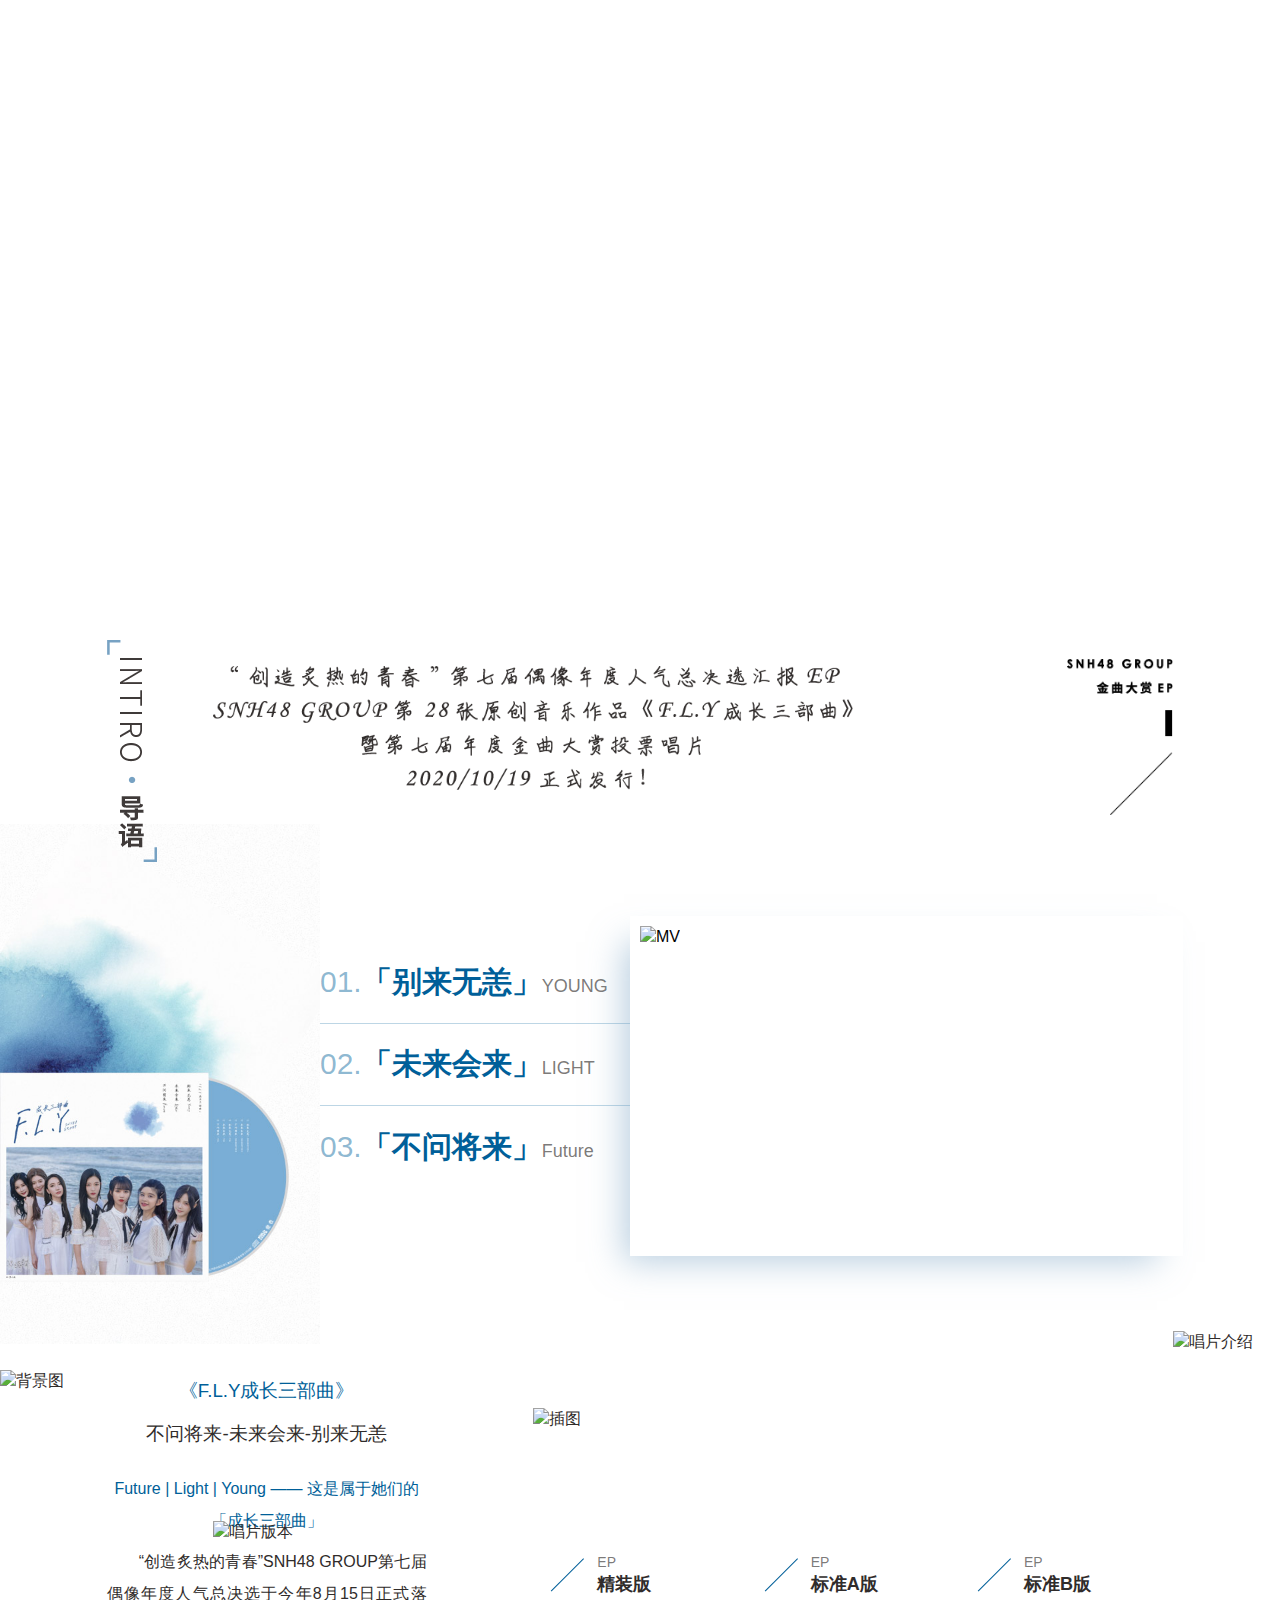
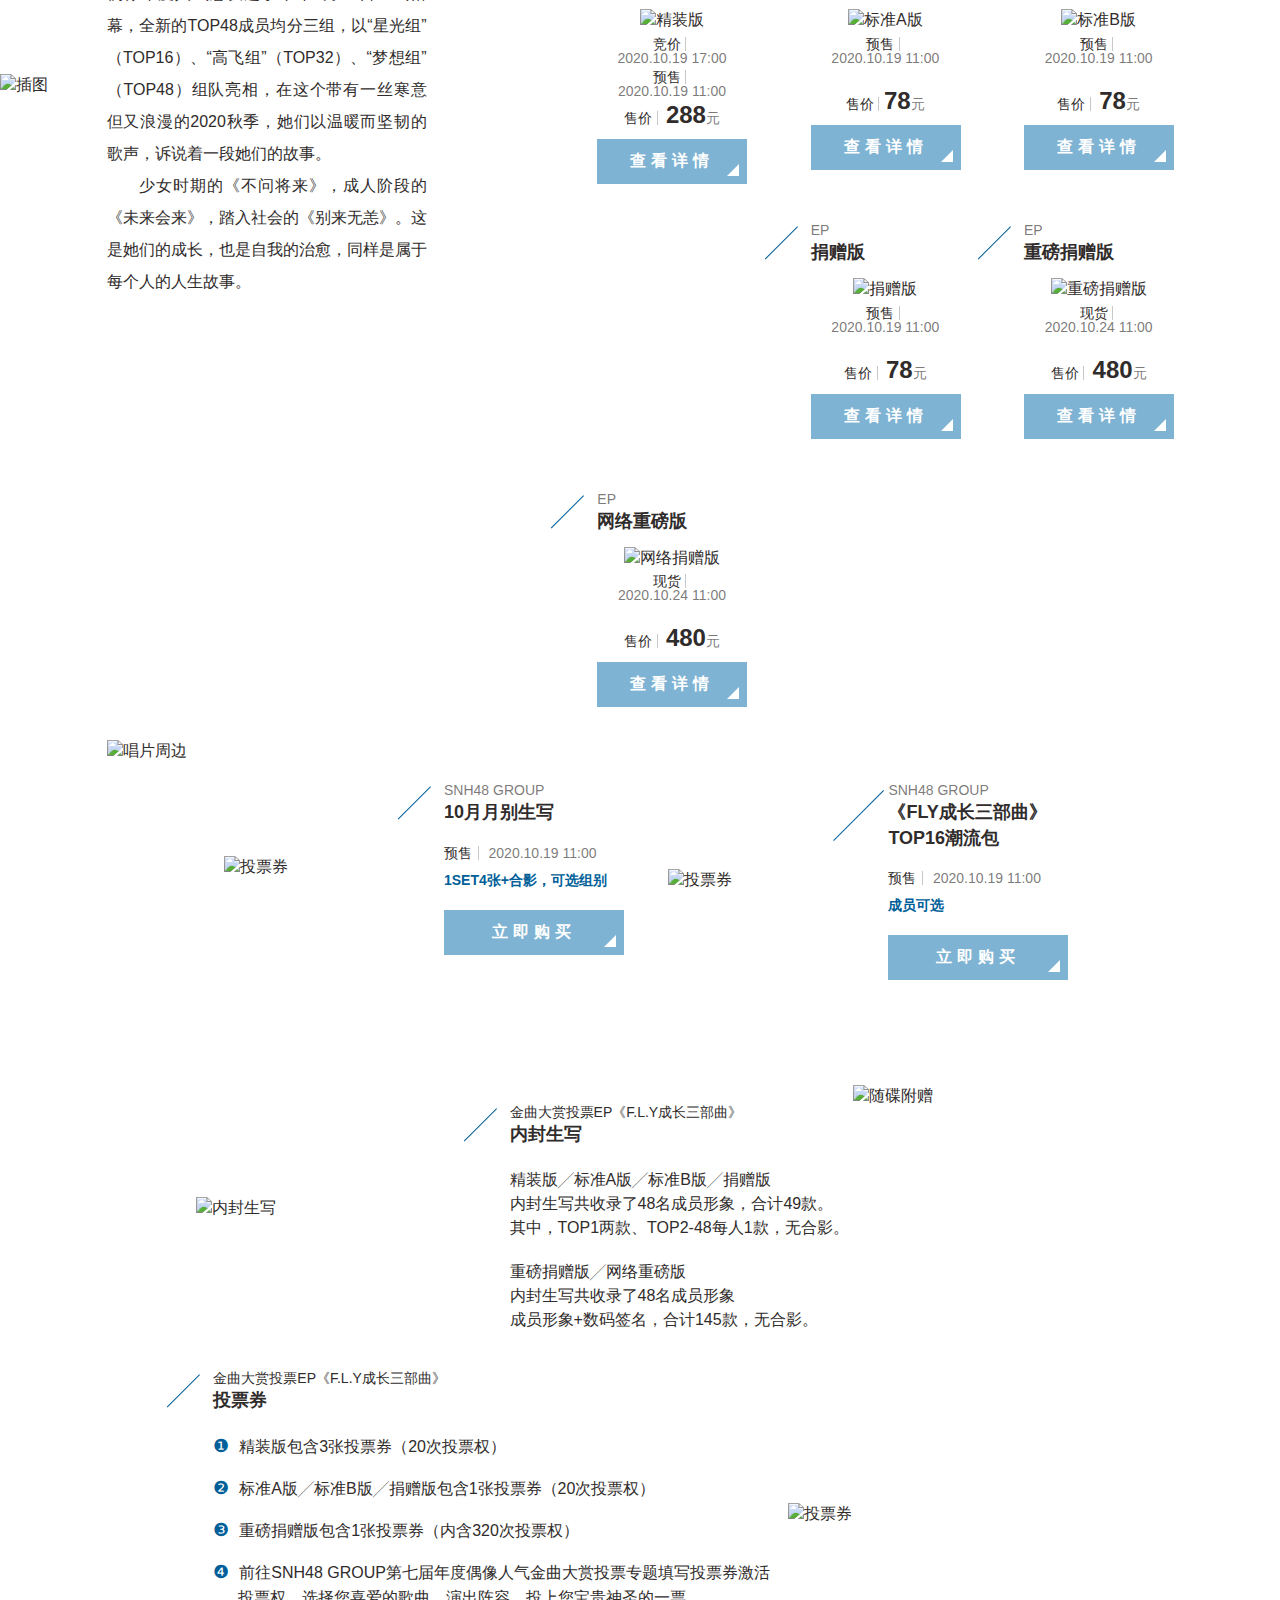
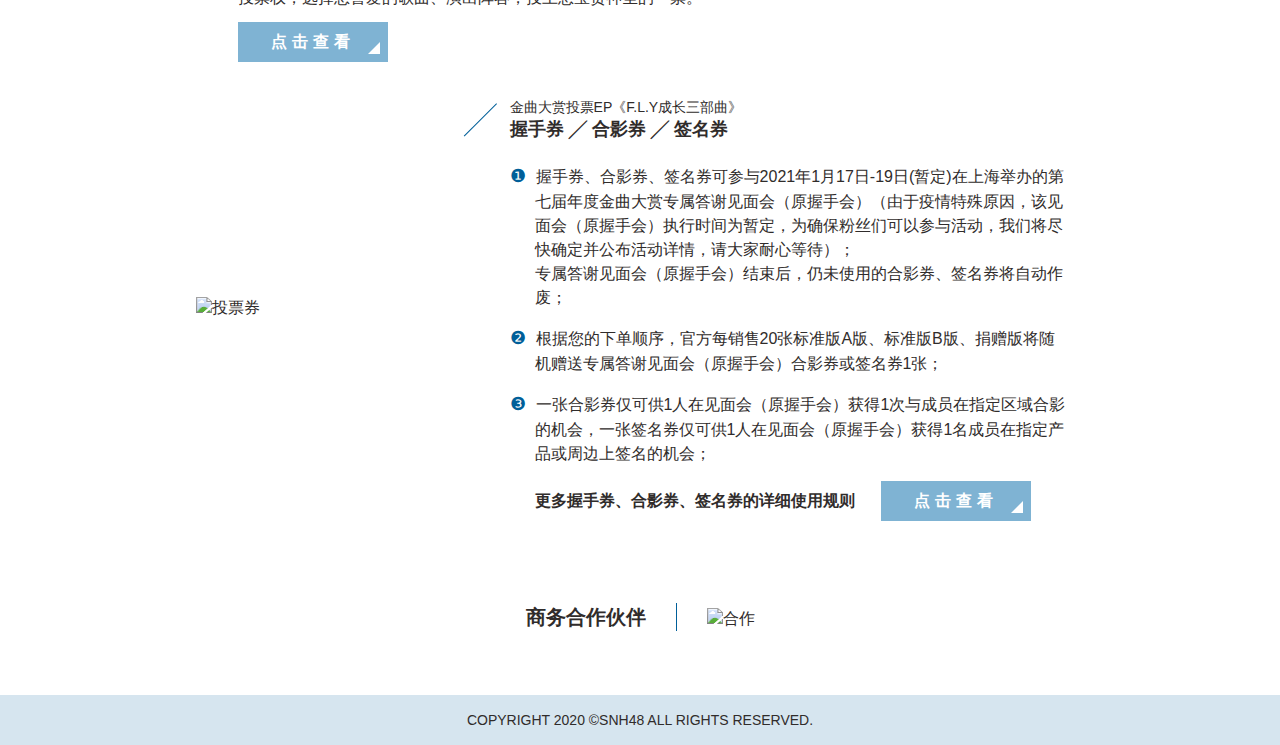
==== index.html @ af1f7df5 "Update index.html" ====
<!DOCTYPE html>
<!-- saved from url=(0033)https://www.snh48.com/event/s290/ -->
<html class=" -webkit-"><head><meta http-equiv="Content-Type" content="text/html; charset=UTF-8">
		
		<meta name="viewport" content="width=device-width, initial-scale=1, viewport-fit=cover">
		<meta name="apple-touch-fullscreen" content="yes">
		<meta name="apple-mobile-web-app-capable" content="yes">
		<meta name="apple-mobile-web-app-status-bar-style" content="black-translucent">
		<title>SNH48 GROUP《F.L.Y成长三部曲》EP专题</title>
		<meta name="keywords" content="snh,48,SNH48,snh48,招募,报名,中国,官网,官方,网站,少女,组合,偶像,团体">
		<meta name="description" content="SNH48、华语区大型女子偶像团体，隶属于上海丝芭文化传媒集团有限公司，是基于互联网思维和参与感精神、O2O构架和[可面对面偶像]运营理念的近距离养成式造星平台，其发展目标是在全球十四亿中国人中甄选优才，充分运用互联网和社交网络时代最具想象力，创新性和前瞻性的造星理念和技术手段, 积极培育兼具音乐舞蹈和影视表演才艺的全方位偶像艺人, 全力打造健康向上、充满青春活力、具备国际影响力的全球华语区第一女子偶像团体，并使之成为互联网和社交传媒时代中国偶像文化和粉丝经济产业的新标杆。">
		<style media="" data-href="css/normalize.css">/*# sourceURL=css/normalize.css */
/*@ sourceURL=css/normalize.css */
/*! normalize.css v7.0.0 | MIT License | github.com/necolas/normalize.css */

/* Document
   ========================================================================== */

/**
 * 1. Correct the line height in all browsers.
 * 2. Prevent adjustments of font size after orientation changes in
 *    IE on Windows Phone and in iOS.
 */

html {
  line-height: 1.15; /* 1 */
  -ms-text-size-adjust: 100%; /* 2 */
  -webkit-text-size-adjust: 100%; /* 2 */
}

/* Sections
   ========================================================================== */

/**
 * Remove the margin in all browsers (opinionated).
 */

body {
  margin: 0;
}

/**
 * Add the correct display in IE 9-.
 */

article,
aside,
footer,
header,
nav,
section {
  display: block;
}

/**
 * Correct the font size and margin on `h1` elements within `section` and
 * `article` contexts in Chrome, Firefox, and Safari.
 */

h1 {
  font-size: 2em;
  margin: 0.67em 0;
}

/* Grouping content
   ========================================================================== */

/**
 * Add the correct display in IE 9-.
 * 1. Add the correct display in IE.
 */

figcaption,
figure,
main { /* 1 */
  display: block;
}

/**
 * Add the correct margin in IE 8.
 */

figure {
  margin: 1em 40px;
}

/**
 * 1. Add the correct -webkit-box sizing in Firefox.
 * 2. Show the overflow in Edge and IE.
 */

hr {
  box-sizing: content-box; /* 1 */
  height: 0; /* 1 */
  overflow: visible; /* 2 */
}

/**
 * 1. Correct the inheritance and scaling of font size in all browsers.
 * 2. Correct the odd `em` font sizing in all browsers.
 */

pre {
  font-family: monospace, monospace; /* 1 */
  font-size: 1em; /* 2 */
}

/* Text-level semantics
   ========================================================================== */

/**
 * 1. Remove the gray background on active links in IE 10.
 * 2. Remove gaps in links underline in iOS 8+ and Safari 8+.
 */

a {
  background-color: transparent; /* 1 */
  -webkit-text-decoration-skip: objects; /* 2 */
}

/**
 * 1. Remove the bottom border in Chrome 57- and Firefox 39-.
 * 2. Add the correct text decoration in Chrome, Edge, IE, Opera, and Safari.
 */

abbr[title] {
  border-bottom: none; /* 1 */
  text-decoration: underline; /* 2 */
  text-decoration: underline dotted; /* 2 */
}

/**
 * Prevent the duplicate application of `bolder` by the next rule in Safari 6.
 */

b,
strong {
  font-weight: inherit;
}

/**
 * Add the correct font weight in Chrome, Edge, and Safari.
 */

b,
strong {
  font-weight: bolder;
}

/**
 * 1. Correct the inheritance and scaling of font size in all browsers.
 * 2. Correct the odd `em` font sizing in all browsers.
 */

code,
kbd,
samp {
  font-family: monospace, monospace; /* 1 */
  font-size: 1em; /* 2 */
}

/**
 * Add the correct font style in Android 4.3-.
 */

dfn {
  font-style: italic;
}

/**
 * Add the correct background and color in IE 9-.
 */

mark {
  background-color: #ff0;
  color: #000;
}

/**
 * Add the correct font size in all browsers.
 */

small {
  font-size: 80%;
}

/**
 * Prevent `sub` and `sup` elements from affecting the line height in
 * all browsers.
 */

sub,
sup {
  font-size: 75%;
  line-height: 0;
  position: relative;
  vertical-align: baseline;
}

sub {
  bottom: -0.25em;
}

sup {
  top: -0.5em;
}

/* Embedded content
   ========================================================================== */

/**
 * Add the correct display in IE 9-.
 */

audio,
video {
  display: inline-block;
}

/**
 * Add the correct display in iOS 4-7.
 */

audio:not([controls]) {
  display: none;
  height: 0;
}

/**
 * Remove the border on images inside links in IE 10-.
 */

img {
  border-style: none;
}

/**
 * Hide the overflow in IE.
 */

svg:not(:root) {
  overflow: hidden;
}

/* Forms
   ========================================================================== */

/**
 * 1. Change the font styles in all browsers (opinionated).
 * 2. Remove the margin in Firefox and Safari.
 */

button,
input,
optgroup,
select,
textarea {
  font-family: sans-serif; /* 1 */
  font-size: 100%; /* 1 */
  line-height: 1.15; /* 1 */
  margin: 0; /* 2 */
}

/**
 * Show the overflow in IE.
 * 1. Show the overflow in Edge.
 */

button,
input { /* 1 */
  overflow: visible;
}

/**
 * Remove the inheritance of text transform in Edge, Firefox, and IE.
 * 1. Remove the inheritance of text transform in Firefox.
 */

button,
select { /* 1 */
  text-transform: none;
}

/**
 * 1. Prevent a WebKit bug where (2) destroys native `audio` and `video`
 *    controls in Android 4.
 * 2. Correct the inability to style clickable types in iOS and Safari.
 */

button,
html [type="button"], /* 1 */
[type="reset"],
[type="submit"] {
  -webkit-appearance: button; /* 2 */
}

/**
 * Remove the inner border and padding in Firefox.
 */

button::-moz-focus-inner,
[type="button"]::-moz-focus-inner,
[type="reset"]::-moz-focus-inner,
[type="submit"]::-moz-focus-inner {
  border-style: none;
  padding: 0;
}

/**
 * Restore the focus styles unset by the previous rule.
 */

button:-moz-focusring,
[type="button"]:-moz-focusring,
[type="reset"]:-moz-focusring,
[type="submit"]:-moz-focusring {
  outline: 1px dotted ButtonText;
}

/**
 * Correct the padding in Firefox.
 */

fieldset {
  padding: 0.35em 0.75em 0.625em;
}

/**
 * 1. Correct the text wrapping in Edge and IE.
 * 2. Correct the color inheritance from `fieldset` elements in IE.
 * 3. Remove the padding so developers are not caught out when they zero out
 *    `fieldset` elements in all browsers.
 */

legend {
  box-sizing: border-box; /* 1 */
  color: inherit; /* 2 */
  display: table; /* 1 */
  max-width: 100%; /* 1 */
  padding: 0; /* 3 */
  white-space: normal; /* 1 */
}

/**
 * 1. Add the correct display in IE 9-.
 * 2. Add the correct vertical alignment in Chrome, Firefox, and Opera.
 */

progress {
  display: inline-block; /* 1 */
  vertical-align: baseline; /* 2 */
}

/**
 * Remove the default vertical scrollbar in IE.
 */

textarea {
  overflow: auto;
}

/**
 * 1. Add the correct -webkit-box sizing in IE 10-.
 * 2. Remove the padding in IE 10-.
 */

[type="checkbox"],
[type="radio"] {
  box-sizing: border-box; /* 1 */
  padding: 0; /* 2 */
}

/**
 * Correct the cursor style of increment and decrement buttons in Chrome.
 */

[type="number"]::-webkit-inner-spin-button,
[type="number"]::-webkit-outer-spin-button {
  height: auto;
}

/**
 * 1. Correct the odd appearance in Chrome and Safari.
 * 2. Correct the outline style in Safari.
 */

[type="search"] {
  -webkit-appearance: textfield; /* 1 */
  outline-offset: -2px; /* 2 */
}

/**
 * Remove the inner padding and cancel buttons in Chrome and Safari on macOS.
 */

[type="search"]::-webkit-search-cancel-button,
[type="search"]::-webkit-search-decoration {
  -webkit-appearance: none;
}

/**
 * 1. Correct the inability to style clickable types in iOS and Safari.
 * 2. Change font properties to `inherit` in Safari.
 */

::-webkit-file-upload-button {
  -webkit-appearance: button; /* 1 */
  font: inherit; /* 2 */
}

/* Interactive
   ========================================================================== */

/*
 * Add the correct display in IE 9-.
 * 1. Add the correct display in Edge, IE, and Firefox.
 */

details, /* 1 */
menu {
  display: block;
}

/*
 * Add the correct display in all browsers.
 */

summary {
  display: list-item;
}

/* Scripting
   ========================================================================== */

/**
 * Add the correct display in IE 9-.
 */

canvas {
  display: inline-block;
}

/**
 * Add the correct display in IE.
 */

template {
  display: none;
}

/* Hidden
   ========================================================================== */

/**
 * Add the correct display in IE 10-.
 */

[hidden] {
  display: none;
}
</style>
		<style media="" data-href="js/layer/theme/default/layer.css">/*# sourceURL=js/layer/theme/default/layer.css */
/*@ sourceURL=js/layer/theme/default/layer.css */
.layui-layer-imgbar,.layui-layer-imgtit a,.layui-layer-tab .layui-layer-title span,.layui-layer-title{text-overflow:ellipsis;white-space:nowrap}html #layuicss-layer{display:none;position:absolute;width:1989px}.layui-layer,.layui-layer-shade{position:fixed;_position:absolute;pointer-events:auto}.layui-layer-shade{top:0;left:0;width:100%;height:100%;_height:expression(document.body.offsetHeight+"px")}.layui-layer{-webkit-overflow-scrolling:touch;top:150px;left:0;margin:0;padding:0;background-color:#fff;-webkit-background-clip:content;border-radius:2px;box-shadow:1px 1px 50px rgba(0,0,0,.3)}.layui-layer-close{position:absolute}.layui-layer-content{position:relative}.layui-layer-border{border:1px solid #B2B2B2;border:1px solid rgba(0,0,0,.1);box-shadow:1px 1px 5px rgba(0,0,0,.2)}.layui-layer-load{background:url("https://www.snh48.com/event/s290/js/layer/theme/default/loading-1.gif") center center no-repeat #eee}.layui-layer-ico{background:url("https://www.snh48.com/event/s290/js/layer/theme/default/icon.png") no-repeat}.layui-layer-btn a,.layui-layer-dialog .layui-layer-ico,.layui-layer-setwin a{display:inline-block;*display:inline;*zoom:1;vertical-align:top}.layui-layer-move{display:none;position:fixed;*position:absolute;left:0;top:0;width:100%;height:100%;cursor:move;opacity:0;filter:alpha(opacity=0);background-color:#fff;z-index:2147483647}.layui-layer-resize{position:absolute;width:15px;height:15px;right:0;bottom:0;cursor:se-resize}.layer-anim{-webkit-animation-fill-mode:both;animation-fill-mode:both;-webkit-animation-duration:.3s;animation-duration:.3s}@-webkit-keyframes layer-bounceIn{0%{opacity:0;-webkit-transform:scale(.5);transform:scale(.5)}100%{opacity:1;-webkit-transform:scale(1);transform:scale(1)}}@keyframes layer-bounceIn{0%{opacity:0;-webkit-transform:scale(.5);-ms-transform:scale(.5);transform:scale(.5)}100%{opacity:1;-webkit-transform:scale(1);-ms-transform:scale(1);transform:scale(1)}}.layer-anim-00{-webkit-animation-name:layer-bounceIn;animation-name:layer-bounceIn}@-webkit-keyframes layer-zoomInDown{0%{opacity:0;-webkit-transform:scale(.1) translateY(-2000px);transform:scale(.1) translateY(-2000px);-webkit-animation-timing-function:ease-in-out;animation-timing-function:ease-in-out}60%{opacity:1;-webkit-transform:scale(.475) translateY(60px);transform:scale(.475) translateY(60px);-webkit-animation-timing-function:ease-out;animation-timing-function:ease-out}}@keyframes layer-zoomInDown{0%{opacity:0;-webkit-transform:scale(.1) translateY(-2000px);-ms-transform:scale(.1) translateY(-2000px);transform:scale(.1) translateY(-2000px);-webkit-animation-timing-function:ease-in-out;animation-timing-function:ease-in-out}60%{opacity:1;-webkit-transform:scale(.475) translateY(60px);-ms-transform:scale(.475) translateY(60px);transform:scale(.475) translateY(60px);-webkit-animation-timing-function:ease-out;animation-timing-function:ease-out}}.layer-anim-01{-webkit-animation-name:layer-zoomInDown;animation-name:layer-zoomInDown}@-webkit-keyframes layer-fadeInUpBig{0%{opacity:0;-webkit-transform:translateY(2000px);transform:translateY(2000px)}100%{opacity:1;-webkit-transform:translateY(0);transform:translateY(0)}}@keyframes layer-fadeInUpBig{0%{opacity:0;-webkit-transform:translateY(2000px);-ms-transform:translateY(2000px);transform:translateY(2000px)}100%{opacity:1;-webkit-transform:translateY(0);-ms-transform:translateY(0);transform:translateY(0)}}.layer-anim-02{-webkit-animation-name:layer-fadeInUpBig;animation-name:layer-fadeInUpBig}@-webkit-keyframes layer-zoomInLeft{0%{opacity:0;-webkit-transform:scale(.1) translateX(-2000px);transform:scale(.1) translateX(-2000px);-webkit-animation-timing-function:ease-in-out;animation-timing-function:ease-in-out}60%{opacity:1;-webkit-transform:scale(.475) translateX(48px);transform:scale(.475) translateX(48px);-webkit-animation-timing-function:ease-out;animation-timing-function:ease-out}}@keyframes layer-zoomInLeft{0%{opacity:0;-webkit-transform:scale(.1) translateX(-2000px);-ms-transform:scale(.1) translateX(-2000px);transform:scale(.1) translateX(-2000px);-webkit-animation-timing-function:ease-in-out;animation-timing-function:ease-in-out}60%{opacity:1;-webkit-transform:scale(.475) translateX(48px);-ms-transform:scale(.475) translateX(48px);transform:scale(.475) translateX(48px);-webkit-animation-timing-function:ease-out;animation-timing-function:ease-out}}.layer-anim-03{-webkit-animation-name:layer-zoomInLeft;animation-name:layer-zoomInLeft}@-webkit-keyframes layer-rollIn{0%{opacity:0;-webkit-transform:translateX(-100%) rotate(-120deg);transform:translateX(-100%) rotate(-120deg)}100%{opacity:1;-webkit-transform:translateX(0) rotate(0);transform:translateX(0) rotate(0)}}@keyframes layer-rollIn{0%{opacity:0;-webkit-transform:translateX(-100%) rotate(-120deg);-ms-transform:translateX(-100%) rotate(-120deg);transform:translateX(-100%) rotate(-120deg)}100%{opacity:1;-webkit-transform:translateX(0) rotate(0);-ms-transform:translateX(0) rotate(0);transform:translateX(0) rotate(0)}}.layer-anim-04{-webkit-animation-name:layer-rollIn;animation-name:layer-rollIn}@keyframes layer-fadeIn{0%{opacity:0}100%{opacity:1}}.layer-anim-05{-webkit-animation-name:layer-fadeIn;animation-name:layer-fadeIn}@-webkit-keyframes layer-shake{0%,100%{-webkit-transform:translateX(0);transform:translateX(0)}10%,30%,50%,70%,90%{-webkit-transform:translateX(-10px);transform:translateX(-10px)}20%,40%,60%,80%{-webkit-transform:translateX(10px);transform:translateX(10px)}}@keyframes layer-shake{0%,100%{-webkit-transform:translateX(0);-ms-transform:translateX(0);transform:translateX(0)}10%,30%,50%,70%,90%{-webkit-transform:translateX(-10px);-ms-transform:translateX(-10px);transform:translateX(-10px)}20%,40%,60%,80%{-webkit-transform:translateX(10px);-ms-transform:translateX(10px);transform:translateX(10px)}}.layer-anim-06{-webkit-animation-name:layer-shake;animation-name:layer-shake}@-webkit-keyframes fadeIn{0%{opacity:0}100%{opacity:1}}.layui-layer-title{padding:0 80px 0 20px;height:42px;line-height:42px;border-bottom:1px solid #eee;font-size:14px;color:#333;overflow:hidden;background-color:#F8F8F8;border-radius:2px 2px 0 0}.layui-layer-setwin{position:absolute;right:15px;*right:0;top:15px;font-size:0;line-height:initial}.layui-layer-setwin a{position:relative;width:16px;height:16px;margin-left:10px;font-size:12px;_overflow:hidden}.layui-layer-setwin .layui-layer-min cite{position:absolute;width:14px;height:2px;left:0;top:50%;margin-top:-1px;background-color:#2E2D3C;cursor:pointer;_overflow:hidden}.layui-layer-setwin .layui-layer-min:hover cite{background-color:#2D93CA}.layui-layer-setwin .layui-layer-max{background-position:-32px -40px}.layui-layer-setwin .layui-layer-max:hover{background-position:-16px -40px}.layui-layer-setwin .layui-layer-maxmin{background-position:-65px -40px}.layui-layer-setwin .layui-layer-maxmin:hover{background-position:-49px -40px}.layui-layer-setwin .layui-layer-close1{background-position:1px -40px;cursor:pointer}.layui-layer-setwin .layui-layer-close1:hover{opacity:.7}.layui-layer-setwin .layui-layer-close2{position:absolute;right:-28px;top:-28px;width:30px;height:30px;margin-left:0;background-position:-149px -31px;*right:-18px;_display:none}.layui-layer-setwin .layui-layer-close2:hover{background-position:-180px -31px}.layui-layer-btn{text-align:right;padding:0 15px 12px;pointer-events:auto;user-select:none;-webkit-user-select:none}.layui-layer-btn a{height:28px;line-height:28px;margin:5px 5px 0;padding:0 15px;border:1px solid #dedede;background-color:#fff;color:#333;border-radius:2px;font-weight:400;cursor:pointer;text-decoration:none}.layui-layer-btn a:hover{opacity:.9;text-decoration:none}.layui-layer-btn a:active{opacity:.8}.layui-layer-btn .layui-layer-btn0{border-color:#1E9FFF;background-color:#1E9FFF;color:#fff}.layui-layer-btn-l{text-align:left}.layui-layer-btn-c{text-align:center}.layui-layer-dialog{min-width:260px}.layui-layer-dialog .layui-layer-content{position:relative;padding:20px;line-height:24px;word-break:break-all;overflow:hidden;font-size:14px;overflow-x:hidden;overflow-y:auto}.layui-layer-dialog .layui-layer-content .layui-layer-ico{position:absolute;top:16px;left:15px;_left:-40px;width:30px;height:30px}.layui-layer-ico1{background-position:-30px 0}.layui-layer-ico2{background-position:-60px 0}.layui-layer-ico3{background-position:-90px 0}.layui-layer-ico4{background-position:-120px 0}.layui-layer-ico5{background-position:-150px 0}.layui-layer-ico6{background-position:-180px 0}.layui-layer-rim{border:6px solid #8D8D8D;border:6px solid rgba(0,0,0,.3);border-radius:5px;box-shadow:none}.layui-layer-msg{min-width:180px;border:1px solid #D3D4D3;box-shadow:none}.layui-layer-hui{min-width:100px;background-color:#000;filter:alpha(opacity=60);background-color:rgba(0,0,0,.6);color:#fff;border:none}.layui-layer-hui .layui-layer-content{padding:12px 25px;text-align:center}.layui-layer-dialog .layui-layer-padding{padding:20px 20px 20px 55px;text-align:left}.layui-layer-page .layui-layer-content{position:relative;overflow:auto}.layui-layer-iframe .layui-layer-btn,.layui-layer-page .layui-layer-btn{padding-top:10px}.layui-layer-nobg{background:0 0}.layui-layer-iframe iframe{display:block;width:100%}.layui-layer-loading{border-radius:100%;background:0 0;box-shadow:none;border:none}.layui-layer-loading .layui-layer-content{width:60px;height:24px;background:url("https://www.snh48.com/event/s290/js/layer/theme/default/loading-0.gif") no-repeat}.layui-layer-loading .layui-layer-loading1{width:37px;height:37px;background:url("https://www.snh48.com/event/s290/js/layer/theme/default/loading-1.gif") no-repeat}.layui-layer-ico16,.layui-layer-loading .layui-layer-loading2{width:32px;height:32px;background:url("https://www.snh48.com/event/s290/js/layer/theme/default/loading-2.gif") no-repeat}.layui-layer-tips{background:0 0;box-shadow:none;border:none}.layui-layer-tips .layui-layer-content{position:relative;line-height:22px;min-width:12px;padding:8px 15px;font-size:12px;_float:left;border-radius:2px;box-shadow:1px 1px 3px rgba(0,0,0,.2);background-color:#000;color:#fff}.layui-layer-tips .layui-layer-close{right:-2px;top:-1px}.layui-layer-tips i.layui-layer-TipsG{position:absolute;width:0;height:0;border-width:8px;border-color:transparent;border-style:dashed;*overflow:hidden}.layui-layer-tips i.layui-layer-TipsB,.layui-layer-tips i.layui-layer-TipsT{left:5px;border-right-style:solid;border-right-color:#000}.layui-layer-tips i.layui-layer-TipsT{bottom:-8px}.layui-layer-tips i.layui-layer-TipsB{top:-8px}.layui-layer-tips i.layui-layer-TipsL,.layui-layer-tips i.layui-layer-TipsR{top:5px;border-bottom-style:solid;border-bottom-color:#000}.layui-layer-tips i.layui-layer-TipsR{left:-8px}.layui-layer-tips i.layui-layer-TipsL{right:-8px}.layui-layer-lan[type=dialog]{min-width:280px}.layui-layer-lan .layui-layer-title{background:#4476A7;color:#fff;border:none}.layui-layer-lan .layui-layer-btn{padding:5px 10px 10px;text-align:right;border-top:1px solid #E9E7E7}.layui-layer-lan .layui-layer-btn a{background:#fff;border-color:#E9E7E7;color:#333}.layui-layer-lan .layui-layer-btn .layui-layer-btn1{background:#C9C5C5}.layui-layer-molv .layui-layer-title{background:#009f95;color:#fff;border:none}.layui-layer-molv .layui-layer-btn a{background:#009f95;border-color:#009f95}.layui-layer-molv .layui-layer-btn .layui-layer-btn1{background:#92B8B1}.layui-layer-iconext{background:url("https://www.snh48.com/event/s290/js/layer/theme/default/icon-ext.png") no-repeat}.layui-layer-prompt .layui-layer-input{display:block;width:230px;height:36px;margin:0 auto;line-height:30px;padding-left:10px;border:1px solid #e6e6e6;color:#333}.layui-layer-prompt textarea.layui-layer-input{width:300px;height:100px;line-height:20px;padding:6px 10px}.layui-layer-prompt .layui-layer-content{padding:20px}.layui-layer-prompt .layui-layer-btn{padding-top:0}.layui-layer-tab{box-shadow:1px 1px 50px rgba(0,0,0,.4)}.layui-layer-tab .layui-layer-title{padding-left:0;overflow:visible}.layui-layer-tab .layui-layer-title span{position:relative;float:left;min-width:80px;max-width:260px;padding:0 20px;text-align:center;overflow:hidden;cursor:pointer}.layui-layer-tab .layui-layer-title span.layui-this{height:43px;border-left:1px solid #eee;border-right:1px solid #eee;background-color:#fff;z-index:10}.layui-layer-tab .layui-layer-title span:first-child{border-left:none}.layui-layer-tabmain{line-height:24px;clear:both}.layui-layer-tabmain .layui-layer-tabli{display:none}.layui-layer-tabmain .layui-layer-tabli.layui-this{display:block}.layui-layer-photos{-webkit-animation-duration:.8s;animation-duration:.8s}.layui-layer-photos .layui-layer-content{overflow:hidden;text-align:center}.layui-layer-photos .layui-layer-phimg img{position:relative;width:100%;display:inline-block;*display:inline;*zoom:1;vertical-align:top}.layui-layer-imgbar,.layui-layer-imguide{display:none}.layui-layer-imgnext,.layui-layer-imgprev{position:absolute;top:50%;width:27px;_width:44px;height:44px;margin-top:-22px;outline:0;blr:expression(this.onFocus=this.blur())}.layui-layer-imgprev{left:10px;background-position:-5px -5px;_background-position:-70px -5px}.layui-layer-imgprev:hover{background-position:-33px -5px;_background-position:-120px -5px}.layui-layer-imgnext{right:10px;_right:8px;background-position:-5px -50px;_background-position:-70px -50px}.layui-layer-imgnext:hover{background-position:-33px -50px;_background-position:-120px -50px}.layui-layer-imgbar{position:absolute;left:0;bottom:0;width:100%;height:32px;line-height:32px;background-color:rgba(0,0,0,.8);background-color:#000\9;filter:Alpha(opacity=80);color:#fff;overflow:hidden;font-size:0}.layui-layer-imgtit *{display:inline-block;*display:inline;*zoom:1;vertical-align:top;font-size:12px}.layui-layer-imgtit a{max-width:65%;overflow:hidden;color:#fff}.layui-layer-imgtit a:hover{color:#fff;text-decoration:underline}.layui-layer-imgtit em{padding-left:10px;font-style:normal}@-webkit-keyframes layer-bounceOut{100%{opacity:0;-webkit-transform:scale(.7);transform:scale(.7)}30%{-webkit-transform:scale(1.05);transform:scale(1.05)}0%{-webkit-transform:scale(1);transform:scale(1)}}@keyframes layer-bounceOut{100%{opacity:0;-webkit-transform:scale(.7);-ms-transform:scale(.7);transform:scale(.7)}30%{-webkit-transform:scale(1.05);-ms-transform:scale(1.05);transform:scale(1.05)}0%{-webkit-transform:scale(1);-ms-transform:scale(1);transform:scale(1)}}.layer-anim-close{-webkit-animation-name:layer-bounceOut;animation-name:layer-bounceOut;-webkit-animation-fill-mode:both;animation-fill-mode:both;-webkit-animation-duration:.2s;animation-duration:.2s}@media screen and (max-width:1100px){.layui-layer-iframe{overflow-y:auto;-webkit-overflow-scrolling:touch}}</style>
		<style media="" data-href="js/bootstrap/bootstrap.min.css">/*# sourceURL=js/bootstrap/bootstrap.min.css */
/*@ sourceURL=js/bootstrap/bootstrap.min.css */
/*!
 * Bootstrap v3.3.7 (http://getbootstrap.com)
 * Copyright 2011-2020 Twitter, Inc.
 * Licensed under MIT (https://github.com/twbs/bootstrap/blob/master/LICENSE)
 */

/*!
 * Generated using the Bootstrap Customizer (<none>)
 * Config saved to config.json and <none>
 *//*!
 * Bootstrap v3.3.7 (http://getbootstrap.com)
 * Copyright 2011-2016 Twitter, Inc.
 * Licensed under MIT (https://github.com/twbs/bootstrap/blob/master/LICENSE)
 *//*! normalize.css v3.0.3 | MIT License | github.com/necolas/normalize.css */html{font-family:sans-serif;-ms-text-size-adjust:100%;-webkit-text-size-adjust:100%}body{margin:0}article,aside,details,figcaption,figure,footer,header,hgroup,main,menu,nav,section,summary{display:block}audio,canvas,progress,video{display:inline-block;vertical-align:baseline}audio:not([controls]){display:none;height:0}[hidden],template{display:none}a{background-color:transparent}a:active,a:hover{outline:0}abbr[title]{border-bottom:1px dotted}b,strong{font-weight:bold}dfn{font-style:italic}h1{font-size:2em;margin:0.67em 0}mark{background:#ff0;color:#000}small{font-size:80%}sub,sup{font-size:75%;line-height:0;position:relative;vertical-align:baseline}sup{top:-0.5em}sub{bottom:-0.25em}img{border:0}svg:not(:root){overflow:hidden}figure{margin:1em 40px}hr{-webkit-box-sizing:content-box;-moz-box-sizing:content-box;box-sizing:content-box;height:0}pre{overflow:auto}code,kbd,pre,samp{font-family:monospace, monospace;font-size:1em}button,input,optgroup,select,textarea{color:inherit;font:inherit;margin:0}button{overflow:visible}button,select{text-transform:none}button,html input[type="button"],input[type="reset"],input[type="submit"]{-webkit-appearance:button;cursor:pointer}button[disabled],html input[disabled]{cursor:default}button::-moz-focus-inner,input::-moz-focus-inner{border:0;padding:0}input{line-height:normal}input[type="checkbox"],input[type="radio"]{-webkit-box-sizing:border-box;-moz-box-sizing:border-box;box-sizing:border-box;padding:0}input[type="number"]::-webkit-inner-spin-button,input[type="number"]::-webkit-outer-spin-button{height:auto}input[type="search"]{-webkit-appearance:textfield;-webkit-box-sizing:content-box;-moz-box-sizing:content-box;box-sizing:content-box}input[type="search"]::-webkit-search-cancel-button,input[type="search"]::-webkit-search-decoration{-webkit-appearance:none}fieldset{border:1px solid #c0c0c0;margin:0 2px;padding:0.35em 0.625em 0.75em}legend{border:0;padding:0}textarea{overflow:auto}optgroup{font-weight:bold}table{border-collapse:collapse;border-spacing:0}td,th{padding:0}*{-webkit-box-sizing:border-box;-moz-box-sizing:border-box;box-sizing:border-box}*:before,*:after{-webkit-box-sizing:border-box;-moz-box-sizing:border-box;box-sizing:border-box}html{font-size:10px;-webkit-tap-highlight-color:rgba(0,0,0,0)}body{font-family:"Helvetica Neue",Helvetica,Arial,sans-serif;font-size:14px;line-height:1.42857143;color:#333;background-color:#fff}input,button,select,textarea{font-family:inherit;font-size:inherit;line-height:inherit}a{color:#337ab7;text-decoration:none}a:hover,a:focus{color:#23527c;text-decoration:underline}a:focus{outline:5px auto -webkit-focus-ring-color;outline-offset:-2px}figure{margin:0}img{vertical-align:middle}.img-responsive{display:block;max-width:100%;height:auto}.img-rounded{border-radius:6px}.img-thumbnail{padding:4px;line-height:1.42857143;background-color:#fff;border:1px solid #ddd;border-radius:4px;-webkit-transition:all .2s ease-in-out;-o-transition:all .2s ease-in-out;transition:all .2s ease-in-out;display:inline-block;max-width:100%;height:auto}.img-circle{border-radius:50%}hr{margin-top:20px;margin-bottom:20px;border:0;border-top:1px solid #eee}.sr-only{position:absolute;width:1px;height:1px;margin:-1px;padding:0;overflow:hidden;clip:rect(0, 0, 0, 0);border:0}.sr-only-focusable:active,.sr-only-focusable:focus{position:static;width:auto;height:auto;margin:0;overflow:visible;clip:auto}[role="button"]{cursor:pointer}.container{margin-right:auto;margin-left:auto;padding-left:15px;padding-right:15px}@media (min-width:768px){.container{width:750px}}@media (min-width:992px){.container{width:970px}}@media (min-width:1200px){.container{width:1170px}}.container-fluid{margin-right:auto;margin-left:auto;padding-left:15px;padding-right:15px}.row{margin-left:-15px;margin-right:-15px}.col-xs-1, .col-sm-1, .col-md-1, .col-lg-1, .col-xs-2, .col-sm-2, .col-md-2, .col-lg-2, .col-xs-3, .col-sm-3, .col-md-3, .col-lg-3, .col-xs-4, .col-sm-4, .col-md-4, .col-lg-4, .col-xs-5, .col-sm-5, .col-md-5, .col-lg-5, .col-xs-6, .col-sm-6, .col-md-6, .col-lg-6, .col-xs-7, .col-sm-7, .col-md-7, .col-lg-7, .col-xs-8, .col-sm-8, .col-md-8, .col-lg-8, .col-xs-9, .col-sm-9, .col-md-9, .col-lg-9, .col-xs-10, .col-sm-10, .col-md-10, .col-lg-10, .col-xs-11, .col-sm-11, .col-md-11, .col-lg-11, .col-xs-12, .col-sm-12, .col-md-12, .col-lg-12{position:relative;min-height:1px;padding-left:15px;padding-right:15px}.col-xs-1, .col-xs-2, .col-xs-3, .col-xs-4, .col-xs-5, .col-xs-6, .col-xs-7, .col-xs-8, .col-xs-9, .col-xs-10, .col-xs-11, .col-xs-12{float:left}.col-xs-12{width:100%}.col-xs-11{width:91.66666667%}.col-xs-10{width:83.33333333%}.col-xs-9{width:75%}.col-xs-8{width:66.66666667%}.col-xs-7{width:58.33333333%}.col-xs-6{width:50%}.col-xs-5{width:41.66666667%}.col-xs-4{width:33.33333333%}.col-xs-3{width:25%}.col-xs-2{width:16.66666667%}.col-xs-1{width:8.33333333%}.col-xs-pull-12{right:100%}.col-xs-pull-11{right:91.66666667%}.col-xs-pull-10{right:83.33333333%}.col-xs-pull-9{right:75%}.col-xs-pull-8{right:66.66666667%}.col-xs-pull-7{right:58.33333333%}.col-xs-pull-6{right:50%}.col-xs-pull-5{right:41.66666667%}.col-xs-pull-4{right:33.33333333%}.col-xs-pull-3{right:25%}.col-xs-pull-2{right:16.66666667%}.col-xs-pull-1{right:8.33333333%}.col-xs-pull-0{right:auto}.col-xs-push-12{left:100%}.col-xs-push-11{left:91.66666667%}.col-xs-push-10{left:83.33333333%}.col-xs-push-9{left:75%}.col-xs-push-8{left:66.66666667%}.col-xs-push-7{left:58.33333333%}.col-xs-push-6{left:50%}.col-xs-push-5{left:41.66666667%}.col-xs-push-4{left:33.33333333%}.col-xs-push-3{left:25%}.col-xs-push-2{left:16.66666667%}.col-xs-push-1{left:8.33333333%}.col-xs-push-0{left:auto}.col-xs-offset-12{margin-left:100%}.col-xs-offset-11{margin-left:91.66666667%}.col-xs-offset-10{margin-left:83.33333333%}.col-xs-offset-9{margin-left:75%}.col-xs-offset-8{margin-left:66.66666667%}.col-xs-offset-7{margin-left:58.33333333%}.col-xs-offset-6{margin-left:50%}.col-xs-offset-5{margin-left:41.66666667%}.col-xs-offset-4{margin-left:33.33333333%}.col-xs-offset-3{margin-left:25%}.col-xs-offset-2{margin-left:16.66666667%}.col-xs-offset-1{margin-left:8.33333333%}.col-xs-offset-0{margin-left:0}@media (min-width:768px){.col-sm-1, .col-sm-2, .col-sm-3, .col-sm-4, .col-sm-5, .col-sm-6, .col-sm-7, .col-sm-8, .col-sm-9, .col-sm-10, .col-sm-11, .col-sm-12{float:left}.col-sm-12{width:100%}.col-sm-11{width:91.66666667%}.col-sm-10{width:83.33333333%}.col-sm-9{width:75%}.col-sm-8{width:66.66666667%}.col-sm-7{width:58.33333333%}.col-sm-6{width:50%}.col-sm-5{width:41.66666667%}.col-sm-4{width:33.33333333%}.col-sm-3{width:25%}.col-sm-2{width:16.66666667%}.col-sm-1{width:8.33333333%}.col-sm-pull-12{right:100%}.col-sm-pull-11{right:91.66666667%}.col-sm-pull-10{right:83.33333333%}.col-sm-pull-9{right:75%}.col-sm-pull-8{right:66.66666667%}.col-sm-pull-7{right:58.33333333%}.col-sm-pull-6{right:50%}.col-sm-pull-5{right:41.66666667%}.col-sm-pull-4{right:33.33333333%}.col-sm-pull-3{right:25%}.col-sm-pull-2{right:16.66666667%}.col-sm-pull-1{right:8.33333333%}.col-sm-pull-0{right:auto}.col-sm-push-12{left:100%}.col-sm-push-11{left:91.66666667%}.col-sm-push-10{left:83.33333333%}.col-sm-push-9{left:75%}.col-sm-push-8{left:66.66666667%}.col-sm-push-7{left:58.33333333%}.col-sm-push-6{left:50%}.col-sm-push-5{left:41.66666667%}.col-sm-push-4{left:33.33333333%}.col-sm-push-3{left:25%}.col-sm-push-2{left:16.66666667%}.col-sm-push-1{left:8.33333333%}.col-sm-push-0{left:auto}.col-sm-offset-12{margin-left:100%}.col-sm-offset-11{margin-left:91.66666667%}.col-sm-offset-10{margin-left:83.33333333%}.col-sm-offset-9{margin-left:75%}.col-sm-offset-8{margin-left:66.66666667%}.col-sm-offset-7{margin-left:58.33333333%}.col-sm-offset-6{margin-left:50%}.col-sm-offset-5{margin-left:41.66666667%}.col-sm-offset-4{margin-left:33.33333333%}.col-sm-offset-3{margin-left:25%}.col-sm-offset-2{margin-left:16.66666667%}.col-sm-offset-1{margin-left:8.33333333%}.col-sm-offset-0{margin-left:0}}@media (min-width:992px){.col-md-1, .col-md-2, .col-md-3, .col-md-4, .col-md-5, .col-md-6, .col-md-7, .col-md-8, .col-md-9, .col-md-10, .col-md-11, .col-md-12{float:left}.col-md-12{width:100%}.col-md-11{width:91.66666667%}.col-md-10{width:83.33333333%}.col-md-9{width:75%}.col-md-8{width:66.66666667%}.col-md-7{width:58.33333333%}.col-md-6{width:50%}.col-md-5{width:41.66666667%}.col-md-4{width:33.33333333%}.col-md-3{width:25%}.col-md-2{width:16.66666667%}.col-md-1{width:8.33333333%}.col-md-pull-12{right:100%}.col-md-pull-11{right:91.66666667%}.col-md-pull-10{right:83.33333333%}.col-md-pull-9{right:75%}.col-md-pull-8{right:66.66666667%}.col-md-pull-7{right:58.33333333%}.col-md-pull-6{right:50%}.col-md-pull-5{right:41.66666667%}.col-md-pull-4{right:33.33333333%}.col-md-pull-3{right:25%}.col-md-pull-2{right:16.66666667%}.col-md-pull-1{right:8.33333333%}.col-md-pull-0{right:auto}.col-md-push-12{left:100%}.col-md-push-11{left:91.66666667%}.col-md-push-10{left:83.33333333%}.col-md-push-9{left:75%}.col-md-push-8{left:66.66666667%}.col-md-push-7{left:58.33333333%}.col-md-push-6{left:50%}.col-md-push-5{left:41.66666667%}.col-md-push-4{left:33.33333333%}.col-md-push-3{left:25%}.col-md-push-2{left:16.66666667%}.col-md-push-1{left:8.33333333%}.col-md-push-0{left:auto}.col-md-offset-12{margin-left:100%}.col-md-offset-11{margin-left:91.66666667%}.col-md-offset-10{margin-left:83.33333333%}.col-md-offset-9{margin-left:75%}.col-md-offset-8{margin-left:66.66666667%}.col-md-offset-7{margin-left:58.33333333%}.col-md-offset-6{margin-left:50%}.col-md-offset-5{margin-left:41.66666667%}.col-md-offset-4{margin-left:33.33333333%}.col-md-offset-3{margin-left:25%}.col-md-offset-2{margin-left:16.66666667%}.col-md-offset-1{margin-left:8.33333333%}.col-md-offset-0{margin-left:0}}@media (min-width:1200px){.col-lg-1, .col-lg-2, .col-lg-3, .col-lg-4, .col-lg-5, .col-lg-6, .col-lg-7, .col-lg-8, .col-lg-9, .col-lg-10, .col-lg-11, .col-lg-12{float:left}.col-lg-12{width:100%}.col-lg-11{width:91.66666667%}.col-lg-10{width:83.33333333%}.col-lg-9{width:75%}.col-lg-8{width:66.66666667%}.col-lg-7{width:58.33333333%}.col-lg-6{width:50%}.col-lg-5{width:41.66666667%}.col-lg-4{width:33.33333333%}.col-lg-3{width:25%}.col-lg-2{width:16.66666667%}.col-lg-1{width:8.33333333%}.col-lg-pull-12{right:100%}.col-lg-pull-11{right:91.66666667%}.col-lg-pull-10{right:83.33333333%}.col-lg-pull-9{right:75%}.col-lg-pull-8{right:66.66666667%}.col-lg-pull-7{right:58.33333333%}.col-lg-pull-6{right:50%}.col-lg-pull-5{right:41.66666667%}.col-lg-pull-4{right:33.33333333%}.col-lg-pull-3{right:25%}.col-lg-pull-2{right:16.66666667%}.col-lg-pull-1{right:8.33333333%}.col-lg-pull-0{right:auto}.col-lg-push-12{left:100%}.col-lg-push-11{left:91.66666667%}.col-lg-push-10{left:83.33333333%}.col-lg-push-9{left:75%}.col-lg-push-8{left:66.66666667%}.col-lg-push-7{left:58.33333333%}.col-lg-push-6{left:50%}.col-lg-push-5{left:41.66666667%}.col-lg-push-4{left:33.33333333%}.col-lg-push-3{left:25%}.col-lg-push-2{left:16.66666667%}.col-lg-push-1{left:8.33333333%}.col-lg-push-0{left:auto}.col-lg-offset-12{margin-left:100%}.col-lg-offset-11{margin-left:91.66666667%}.col-lg-offset-10{margin-left:83.33333333%}.col-lg-offset-9{margin-left:75%}.col-lg-offset-8{margin-left:66.66666667%}.col-lg-offset-7{margin-left:58.33333333%}.col-lg-offset-6{margin-left:50%}.col-lg-offset-5{margin-left:41.66666667%}.col-lg-offset-4{margin-left:33.33333333%}.col-lg-offset-3{margin-left:25%}.col-lg-offset-2{margin-left:16.66666667%}.col-lg-offset-1{margin-left:8.33333333%}.col-lg-offset-0{margin-left:0}}.clearfix:before,.clearfix:after,.container:before,.container:after,.container-fluid:before,.container-fluid:after,.row:before,.row:after{content:" ";display:table}.clearfix:after,.container:after,.container-fluid:after,.row:after{clear:both}.center-block{display:block;margin-left:auto;margin-right:auto}.pull-right{float:right !important}.pull-left{float:left !important}.hide{display:none !important}.show{display:block !important}.invisible{visibility:hidden}.text-hide{font:0/0 a;color:transparent;text-shadow:none;background-color:transparent;border:0}.hidden{display:none !important}.affix{position:fixed}</style>
		<style media="" data-href="css/public.css">/*# sourceURL=css/public.css */
/*@ sourceURL=css/public.css */
/* Generated by less 2.2.0 */
/* LESS Document */
/***************************************************
		PX转REM
***************************************************/
/***************************************************
		定义 SNH48 GROUP 专属颜色
***************************************************/
/***************************************************
		定义风格（颜色、渐变、投影、圆角）
***************************************************/
.BG-C {
  -webkit-background-clip: text;
  -webkit-text-fill-color: transparent;
}
.TT-LG-BLUE {
  background: linear-gradient(45deg, #badef2, #89c7ff);
  -webkit-background-clip: text;
  -webkit-text-fill-color: transparent;
}
.TT-LG-PINK {
  background: linear-gradient(45deg, #f2e6c8, #f3a1c4);
  -webkit-background-clip: text;
  -webkit-text-fill-color: transparent;
}
.TT-LG-YELLOW {
  background: linear-gradient(45deg, #f2e8c8, #f7b779);
  -webkit-background-clip: text;
  -webkit-text-fill-color: transparent;
}
.TT-LG-VIOLET {
  background: linear-gradient(45deg, #cfd9f4, #a3a5f4);
  -webkit-background-clip: text;
  -webkit-text-fill-color: transparent;
}
/***************************************************
		定义字体
***************************************************/
.FF-CN {
  font-family: "PingFang SC", "Helvetica Neue", "Helvetica", "Hiragino Sans GB", "Arial", "Verdana", "Microsoft Yahei", sans-serif;
}
.FF-EN {
  font-family: "Helvetica Neue", "Helvetica", "Hiragino Sans GB", "Arial", "Verdana", "Century Gothic";
}
.FS-22 {
  font-size: 0.44rem;
}
.FS-20 {
  font-size: 0.4rem;
}
.FS-18 {
  font-size: 0.36rem;
}
.FS-16 {
  font-size: 0.32rem;
}
.FS-15 {
  font-size: 0.3rem;
}
.FS-14 {
  font-size: 0.28rem;
}
.FS-13 {
  font-size: 0.26rem;
}
.FS-12 {
  font-size: 0.24rem;
}
.FS-11 {
  font-size: 0.22rem;
}
.FS-10 {
  font-size: 0.2rem;
}
.LH-10 {
  line-height: 1;
}
.LH-15 {
  line-height: 1.5;
}
.LH-20 {
  line-height: 2;
}
.FW-L {
  font-weight: 200;
}
.FW-R {
  font-weight: 400;
}
.FW-B {
  font-weight: 600;
}
.TT-UPPER {
  text-transform: uppercase;
  font-variant: normal;
}
.TT-LOWER {
  text-transform: lowercase;
  font-variant: normal;
}
.TT-SC {
  text-transform: none;
  font-variant: small-caps;
}
/***************************************************
		定义UIKIT
***************************************************/
/***************************************************
		定义复用风格
***************************************************/
.T2P {
  text-indent: -9999em;
}
.TAJ {
  text-align: justify;
  text-justify: inter-ideograph;
}
.FLEX {
  display: flex;
  flex-wrap: wrap;
}
.FLEX > * {
  flex-grow: 0;
  flex-basis: 100%;
}
.FLEX-NOWRAP {
  display: flex;
}
.FLEX-C {
  display: flex;
  align-content: center;
  align-items: center;
  flex-wrap: wrap;
  justify-content: center;
}
.FLEX-C > * {
  flex-grow: 0;
  flex-basis: 100%;
}
.FLEX-NOWRAP-C {
  display: flex;
  align-content: center;
  align-items: center;
  justify-content: center;
}
.MID > *,
.MID:before {
  display: inline-block;
  vertical-align: middle;
}
.MID:before {
  content: "";
  width: 0;
  height: 100%;
}
.ENTER:after {
  content: "\D\A";
  white-space: pre;
}
.PW {
  max-width: 1920px;
  margin: 0 auto;
}
.CON {
  max-width: 1248px;
  margin: 0 auto;
  padding: 0 20px;
}
/***************************************************
		CSS初始化
***************************************************/
* {
  box-sizing: border-box;
  line-height: inherit;
  margin: 0;
  padding: 0;
  touch-action: manipulation;
}
html {
  max-width: 1920px;
  margin: 0 auto;
  font-size: 50px;
}
body {
  font-family: "PingFang SC", "Helvetica Neue", "Helvetica", "Hiragino Sans GB", "Arial", "Verdana", "Microsoft Yahei", sans-serif;
  font-size: 0.32rem;
  color: #000000;
  background: #ffffff;
}
img {
  width: 100%;
  max-width: 100%;
}
h1,
h2,
h3,
h4,
h5,
h6 {
  font-weight: 400;
  margin: 0;
  padding: 0;
}
ul,
ol {
  list-style: none;
}
a {
  color: #000000;
  text-decoration: none;
  display: inline-block;
}
a:hover,
a:visited {
  color: #000000;
}
b {
  font-weight: 600;
}
i {
  font-style: normal;
}
input,
textarea,
select {
  background: none;
  border: none;
  outline: none;
  font-variant: normal;
}
input,
textarea,
select {
  width: 100%;
  height: 100%;
  padding: 4px 8px;
}
img {
  pointer-events: none;
}
a {
  -webkit-tap-highlight-color: transparent;
}
a:hover,
a:visited,
a:active,
a:focus {
  text-decoration: none;
}
</style>
		<style media="" data-href="css/layout.css">/*# sourceURL=css/layout.css */
/*@ sourceURL=css/layout.css */
/* Generated by less 2.2.0 */
/* LESS Document */
/***************************************************
		配色表
***************************************************/
/***************************************************
		风格与模块
***************************************************/
body {
  background: url("https://www.snh48.com/event/s290/css/../image/bg-middle.jpg") no-repeat center 1000px / 100% auto, url("https://www.snh48.com/event/s290/css/../image/bg-bottom.jpg") no-repeat center bottom / 100% auto, url("https://www.snh48.com/event/s290/css/../image/bg-repeat.jpg") repeat-y center top / 100% auto;
  color: #302c2b;
}
.intro .content img,
.intro .tag img,
.mv .pic img,
.version .title img,
.present .title img,
.intro .title img,
.special .title img,
.goods .title img,
.cphz img {
  width: auto;
}
.padd {
  padding: 2% !important;
}
.ent:after {
  content: "\D\A";
  white-space: pre;
}
.warnning {
  font-size: 30px;
}
.container-fluid,
.container-,
.col-xs-1,
.col-sm-1,
.col-md-1,
.col-lg-1,
.col-xs-2,
.col-sm-2,
.col-md-2,
.col-lg-2,
.col-xs-3,
.col-sm-3,
.col-md-3,
.col-lg-3,
.col-xs-4,
.col-sm-4,
.col-md-4,
.col-lg-4,
.col-xs-5,
.col-sm-5,
.col-md-5,
.col-lg-5,
.col-xs-6,
.col-sm-6,
.col-md-6,
.col-lg-6,
.col-xs-7,
.col-sm-7,
.col-md-7,
.col-lg-7,
.col-xs-8,
.col-sm-8,
.col-md-8,
.col-lg-8,
.col-xs-9,
.col-sm-9,
.col-md-9,
.col-lg-9,
.col-xs-10,
.col-sm-10,
.col-md-10,
.col-lg-10,
.col-xs-11,
.col-sm-11,
.col-md-11,
.col-lg-11,
.col-xs-12,
.col-sm-12,
.col-md-12,
.col-lg-12 {
  padding-right: 0;
  padding-left: 0;
}
.row {
  margin-right: 0;
  margin-left: 0;
}
.layer-style {
  background: url("https://www.snh48.com/event/s290/css/../image/bg-bottom.jpg") no-repeat center bottom / 100% auto;
  width: 50% !important;
  max-width: 750px !important;
}
.layer-style-container {
  display: flex;
  align-content: center;
  align-items: center;
  flex-wrap: wrap;
  justify-content: center;
  border: 5px solid rgba(0, 95, 153, 0.26);
  margin: 2%;
  padding: 3%;
}
.layer-style-container > * {
  flex-grow: 0;
  flex-basis: 100%;
}
.layer-style-container h2 {
  font-size: 0.44rem;
  color: #005f99;
  text-align: center;
  margin-bottom: 3%;
}
.layer-style-container h2 b,
.layer-style-container h2 i {
  display: block;
}
.layer-style-container h2 span {
  font-size: 0.36rem;
}
.layer-style-container h2 i {
  font-size: 0.36rem;
  border-top: 2px dotted #005f99;
  margin-top: 1%;
  padding-top: 1%;
}
.layer-style-container .pic {
  text-align: center;
  flex: 1 0 35%;
}
.layer-style-container .pic img {
  width: auto;
}
.layer-style-container .pic i {
  font-size: 0.24rem;
  color: #005f99;
}
.layer-style-container .content {
  margin-left: 5%;
  flex: 1 0 50%;
}
.layer-style-container .content > * {
  line-height: 1.5;
  margin-top: 3%;
}
.layer-style-container .content dl {
  margin-top: 0;
}
.layer-style-container .content dl dt {
  font-weight: 600;
}
.layer-style-container .content dl dd {
  background: rgba(0, 95, 153, 0.16);
  border-left: 10px solid #005f99;
  margin-top: 2%;
  padding: 1% 0 1% 5%;
}
.layer-style-container .content dd,
.layer-style-container .content .info {
  font-size: 0.28rem;
}
.layer-style-container .content .marked {
  font-size: 0.32rem;
  font-weight: 600;
}
.layer-style-container .content .marked b {
  color: #e95198;
}
.layer-style-container .content .sale {
  display: flex;
  align-content: center;
  align-items: center;
  justify-content: center;
  justify-content: flex-start;
}
.layer-style-container .content .sale div {
  text-align: center;
}
.layer-style-container .content .sale span {
  flex: 0 1 100%;
}
.layer-style-container .content .sale b {
  font-size: 0.6rem;
  margin: 0 5px;
  display: inline-block;
}
.tips-style {
  width: auto !important;
  max-width: 320px;
}
.tips-style * {
  font-size: 0.28rem !important;
  line-height: 2 !important;
}
.btn {
  margin: 0 auto;
}
.btn,
.btn-buy {
  background: #7fb3d3;
  color: #ffffff !important;
  display: flex;
  align-content: center;
  align-items: center;
  flex-wrap: wrap;
  justify-content: center;
  font-weight: 600;
  font-size: 0.32rem;
  letter-spacing: 5px;
  min-width: 150px;
  max-width: 180px;
  height: 45px;
  position: relative;
}
.btn > *,
.btn-buy > * {
  flex-grow: 0;
  flex-basis: 100%;
}
.btn-buy {
  margin: 0 5%;
  display: inline-flex;
}
.btn-buy-ad {
  letter-spacing: normal;
}
@keyframes btn-ani {
  0% {
    transform: scale(1);
  }
  50% {
    transform: scale(0.9);
  }
  100% {
    transform: scale(1);
  }
}
.btn:hover,
.btn-buy:hover {
  animation: btn-ani 250ms;
}
.btn:after,
.btn-buy:after {
  position: absolute;
  top: auto;
  right: 8px;
  bottom: 8px;
  left: auto;
  content: "";
  border: 6px solid transparent;
  border-right-color: #ffffff;
  border-bottom-color: #ffffff;
  width: 0;
  height: 0;
  display: block;
}
.olist {
  padding-left: 25px;
}
.olist li {
  border-top: 1px solid rgba(0, 95, 153, 0.5);
  margin-top: 10px;
  padding-top: 10px;
}
.olist li i {
  font-size: 0.36rem;
  color: #005f99 !important;
  margin: 0 5px 0 -25px;
}
.olist li:first-child {
  border-top: none;
  margin-top: 0;
  padding-top: 0;
}
header {
  background: url("https://www.snh48.com/event/s290/css/../image/banner.jpg") no-repeat center top / 100% auto;
  padding-bottom: 50%;
  position: relative;
}
header ul {
  position: absolute;
  top: 0;
  right: 0;
  bottom: auto;
  left: 0;
  display: flex;
  margin: 5% 8.33% 0;
  justify-content: flex-end;
}
header ul li {
  margin-left: 3%;
}
header ul li:first-child {
  margin-left: 0;
}
footer {
  display: flex;
  align-content: center;
  align-items: center;
  flex-wrap: wrap;
  justify-content: center;
  text-transform: uppercase;
  font-variant: normal;
  font-size: 0.28rem;
  background: rgba(0, 95, 153, 0.16);
  margin-top: 5%;
  height: 50px;
}
footer > * {
  flex-grow: 0;
  flex-basis: 100%;
}
/***************************************************
		index.html
***************************************************/
.container-fluid > .row,
.container-fluid > .bg > .row {
  margin-top: 5%;
}
.container-fluid > .row:first-of-type {
  margin-top: 0;
}
.container-fluid > .bg {
  background: url("https://www.snh48.com/event/s290/css/../image/container-bg.png") repeat-y center top / 100% auto;
}
.intro,
.special,
.goods {
  /*.title{
		color: @C-MAIN; font-size: @REM * 24px; line-height: 1; padding-top: 20px; position: relative; writing-mode: vertical-lr;
		>*{line-height: 1;}
		b, i{color: @C-TXT; letter-spacing: 5px;}
		span{background: @C-MAIN; width: 25px; height: 1px; margin: 20px 0; display: inline-block; transform: rotate(-45deg);}
		&:before{.POS(absolute, 0, auto, auto, 0); content: ""; background: @C-MAIN; display: block; width: 25px; height: 10px;}
	}*/
}
.mv .title,
.version .title,
.present .title,
.notes .title {
  position: relative;
  z-index: 9;
}
.mv .title b,
.version .title b,
.present .title b,
.notes .title b {
  position: absolute;
  top: 55%;
  right: 0;
  bottom: auto;
  left: 9%;
  font-size: 0.48rem;
}
.version .title b {
  top: 62%;
}
.version li img,
.present li img,
.goods li img {
  /*.DS(@C-MAIN, 50%, -16px, 16px, 32px);*/
}
.version h3,
.present h3,
.goods h3 {
  text-align: left;
  margin-top: 0;
  margin-left: -30px;
  padding-left: 30px;
  position: relative;
}
.version h3 i,
.present h3 i,
.goods h3 i,
.version h3 b,
.present h3 b,
.goods h3 b {
  display: block;
}
.version h3 i,
.present h3 i,
.goods h3 i {
  font-size: 0.28rem;
}
.version h3 b,
.present h3 b,
.goods h3 b {
  font-size: 0.36rem;
}
.version h3:before,
.present h3:before,
.goods h3:before {
  position: absolute;
  top: 0;
  right: auto;
  bottom: 0;
  left: 0;
  content: "";
  background: #005f99;
  width: 1px;
  display: block;
  transform: rotate(45deg);
}
.present ul > li,
.goods ul > li {
  padding: 3% 1%;
}
.present ul > li img,
.goods ul > li img {
  width: auto;
  float: left;
}
.version li i,
.goods li i,
.version li dd,
.goods li dd {
  color: rgba(48, 44, 43, 0.64);
}
.version li dl,
.goods li dl {
  font-size: 0.28rem;
  line-height: 1;
  margin-top: 5px !important;
}
.version li dl dt,
.goods li dl dt,
.version li dl dd,
.goods li dl dd {
  display: inline-block;
}
.version li dl dt,
.goods li dl dt {
  border-right: 1px solid rgba(48, 44, 43, 0.26);
  margin-right: 3%;
  padding-right: 3%;
}
.version li dl dd b,
.goods li dl dd b {
  color: #302c2b;
  font-size: 0.48rem;
}
.intro {
  position: relative;
  z-index: 1;
}
.intro .content {
  font-weight: 600;
  font-size: 0.48rem;
  letter-spacing: 3px;
  line-height: 2;
  text-align: center;
  margin-top: 2%;
}
.intro .tag {
  margin-top: 1.5%;
}
.mv .video {
  box-shadow: rgba(119, 162, 195, 0.5) -16px 16px 32px;
  outline: 10px solid #ffffff;
  padding-bottom: 25%;
  position: relative;
}
.mv .video > * {
  position: absolute;
  top: 0;
  right: 0;
  bottom: 0;
  left: 0;
}
.mv .video > img {
  width: 100%;
  height: 100%;
  object-fit: cover;
}
.mv .list ul {
  padding: 5% 0;
  flex-basis: 90%;
}
.mv .list ul li {
  border-top: 1px solid rgba(0, 95, 153, 0.26);
  color: #005f99;
  font-size: 0.6rem;
  padding: 6% 0;
}
.mv .list ul li i {
  font-size: 0.36rem;
  color: rgba(48, 44, 43, 0.64);
}
.mv .list ul li span {
  color: rgba(0, 95, 153, 0.45);
}
.mv .list ul li.mv-intro {
  font-size: 0.32rem;
  line-height: 2;
  padding-right: 5%;
}
.mv .list ul li:first-child {
  border: none;
}
.mv .pic {
  margin-top: -8%;
  position: relative;
  z-index: 0;
}
.mv .pic .disc,
.mv .pic .cover {
  position: absolute;
  top: auto;
  right: auto;
  bottom: auto;
  left: auto;
}
.mv .pic .disc {
  top: 80%;
}
@keyframes disc {
  0% {
    transform: rotate(0deg);
  }
  100% {
    transform: rotate(360deg);
  }
}
.mv .pic .disc img {
  animation: disc linear 5s infinite;
  width: 92%;
  margin-left: 15%;
}
.mv .pic .cover {
  /*.DS(@C-MAIN, 50%, -16px, 16px, 32px);*/
  top: 20%;
}
.version {
  margin-top: 10% !important;
  position: relative;
}
.version .version-intro ol {
  padding-left: 0;
}
.version .version-intro i {
  margin: 0;
  margin-right: 10px;
}
.version .pic {
  margin-top: 12%;
  position: relative;
}
.version .pic img {
  position: relative;
  z-index: 0;
}
.version .title {
  position: absolute;
  top: auto;
  right: auto;
  bottom: auto;
  left: auto;
}
.version .list {
  position: relative;
  z-index: 10;
}
.version .list ul {
  margin: 0 -5% 0 5%;
}
.version .list ul li {
  text-align: center;
  padding: 3% 5%;
}
.version .list ul li > * {
  margin-top: 8%;
}
.special {
  margin-top: 2% !important;
  position: relative;
}
.special .content,
.special .title,
.special .pic {
  position: absolute;
}
.special .title {
  margin-top: -3%;
}
.special .pic {
  margin-top: 3%;
}
.title.special:before {
  left: 20%;
}
.special .content {
  margin-top: 4%;
}
.special .content h3 {
  background: url("https://www.snh48.com/event/s290/css/../image/special-h3-bg.png") no-repeat center;
  line-height: 2.3;
  text-align: center;
  height: 94px;
}
.special .content h3 span {
  color: #005f99;
}
.special .content p {
  text-align: justify;
  text-justify: inter-ideograph;
  line-height: 2;
  text-indent: 0.64rem;
}
.special .content p:first-of-type {
  color: #005f99;
  text-align: center;
  text-indent: 0;
  padding: 3% 0;
}
.present {
  position: relative;
}
.present .title {
  position: absolute;
  top: 0;
  right: auto;
  bottom: auto;
  left: auto;
}
.present .list > ul > li {
  padding: 0;
}
.present .list > ul > li > .row {
  display: flex;
  align-content: center;
  align-items: center;
  justify-content: center;
}
.present .list > ul > li .zx a {
  margin: 2% 0 0 25px;
}
.present .list > ul > li .img-fix {
  margin-top: -2%;
}
.present .list > ul > li dl {
  line-height: 1.5;
  margin-top: 20px;
}
.present .list > ul > li dd ol {
  padding-left: 25px;
}
.present .list > ul > li dd ol li {
  margin-top: 15px;
}
.present .list > ul > li dd ol li i {
  font-size: 0.36rem;
  color: #005f99;
  margin: 0 10px 0 -25px;
}
.present .list > ul > li dd ol li .btn {
  margin: 0;
}
.goods {
  margin-top: 1% !important;
}
.goods .list li .row {
  display: flex;
  align-items: center;
}
.goods .list li h3 span {
  font-size: 0.28rem;
}
.goods .list li dl:first-of-type {
  margin-top: 20px !important;
}
.goods .list li .btn {
  margin: 20px 0 0;
}
.notes .content ol {
  padding-left: 25px;
}
.notes .content ol li {
  margin-top: 15px;
}
.notes .content ol li i {
  font-size: 0.36rem;
  color: #005f99;
  margin: 0 10px 0 -25px;
}
.cphz > div {
  text-align: center;
}
.cphz b {
  font-size: 0.4rem;
  border-right: 1px solid #005f99;
  margin-right: 30px;
  padding-right: 30px;
  display: inline-block;
}
/***************************************************
		响应式布局
***************************************************/
@media screen and (max-width: 768px) {
  .br:after {
    content: "\D\A";
    white-space: pre;
  }
  .btn-buy {
    margin: 0 3%;
    display: flex;
  }
  .layer-style-container .pic {
    display: none;
  }
  .layer-style-container h2 {
    font-size: 0.36rem;
  }
  .layer-style-container h2 i {
    font-size: 0.32rem;
  }
  .layer-style-container .content {
    margin-left: 0;
  }
  .layer-style-container .content .sale {
    justify-content: space-between;
  }
}
@media screen and (max-width: 992px) {
  body {
    background-position: right 1860px, left bottom, center top;
    background-size: auto, auto, auto;
  }
  header {
    background: url("https://www.snh48.com/event/s290/css/../image/banner-m.jpg") no-repeat center top / 100% auto;
    padding-bottom: 177.78%;
  }
  header ul {
    display: none;
  }
  footer {
    font-size: 0.24rem;
    height: 40px;
  }
  .olist {
    font-size: 0.28rem;
  }
  .padd {
    padding: 0 !important;
  }
  .ent:after {
    content: none;
  }
  .mt0 {
    margin-top: 0 !important;
  }
  .warnning {
    font-size: 20px;
  }
  .btn-buy-ad {
    font-size: 0.28rem;
  }
  .container-fluid > .row,
  .container-fluid > .bg > .row {
    margin-top: 15%;
    padding: 0 3%;
    overflow: hidden;
  }
  .layer-style {
    width: 92% !important;
  }
  .layer-style-container {
    padding: 6%;
  }
  .layer-style-container .content .sale b {
    font-size: 0.4rem;
  }
  .sale.row .col-xs-6 {
    padding: 0 2%;
  }
  .sale.row a {
    margin: 0;
    min-width: auto;
  }
  .intro .title,
  .special .title,
  .goods .title {
    background: #ffffff;
    text-align: center;
    writing-mode: inherit;
    margin: 5% 0;
    padding-top: 0;
  }
  .intro .title span,
  .special .title span,
  .goods .title span {
    position: relative;
    top: -8px;
    right: auto;
    bottom: auto;
    left: auto;
    margin: 0 10px;
  }
  .intro .title:before,
  .special .title:before,
  .goods .title:before {
    width: 10px;
    height: 25px;
  }
  .intro .tag {
    display: none;
  }
  .intro .content {
    font-size: 0.4rem;
    margin-top: 10%;
    padding: 0 5%;
  }
  .mv {
    display: flex;
    flex-wrap: wrap;
    flex-flow: column-reverse;
  }
  .mv > * {
    flex-grow: 0;
    flex-basis: 100%;
  }
  .mv .list ul li.mv-intro {
    font-size: 0.28rem;
    padding-right: 0;
  }
  .mv .title {
    margin-top: 15%;
  }
  .mv .pic {
    margin: -55% 0 0 -4%;
    padding-bottom: 47%;
  }
  .mv .list ul {
    margin-top: 5%;
    padding: 0 5%;
    flex-basis: 100%;
  }
  .mv .pic .disc {
    top: 39%;
  }
  .mv .pic .cover {
    top: auto;
  }
  .mv .video {
    outline-width: 5px;
    padding-bottom: 62.5%;
  }
  .version h3,
  .present h3,
  .goods h3 {
    text-align: center;
    margin-left: 0;
    padding: 0;
  }
  .version h3:before,
  .present h3:before,
  .goods h3:before {
    content: none;
  }
  .version .title {
    position: relative;
    top: auto;
    right: auto;
    bottom: auto;
    left: auto;
    margin: -120% 0 0 50%;
  }
  .version .pic {
    margin: 12% -4% 0;
  }
  .version .pic:before {
    right: 0;
  }
  .version-intro {
    margin-top: 10%;
    padding: 0 5%;
  }
  .version .list ul {
    margin: 0;
  }
  .version .list ul li {
    padding: 5% 3%;
  }
  .special {
    margin-top: -55% !important;
  }
  .special .pic {
    margin: 0 -4%;
  }
  .special .content {
    margin-top: 10% !important;
  }
  .special .title:before {
    left: 0;
  }
  .special .bg {
    display: none;
  }
  .special .content,
  .special .title,
  .special .pic {
    position: relative;
    padding-left: 0;
  }
  .present .title {
    display: none;
  }
  .present .list li:first-child dl {
    width: auto;
  }
  .present .list > ul > li {
    margin: 0 -4%;
    padding: 3% 1%;
  }
  .present .list > ul > li .img-fix {
    margin-top: 0;
  }
  .present .list > ul > li > .row {
    display: block;
  }
  .present .list > ul > li dl {
    line-height: 1.5;
    margin-top: 3%;
  }
  /*.present .list > ul > li dd ol li{margin-top: 0;}*/
  .present .list li dl {
    border: none !important;
    font-size: 0.28rem;
    line-height: 1.5;
    margin: 0;
    padding-top: 0;
  }
  .present ul li img,
  .goods ul li img {
    margin: 0 auto;
    display: block;
    float: none;
  }
  .present ul li h3,
  .goods ul li h3 {
    margin: 0;
  }
  .present ul li dl {
    border: none !important;
    margin: 0;
    padding: 0 5%;
  }
  .present .btn {
    margin: 5% auto 0 !important;
  }
  .present .more {
    text-align: center;
    margin-left: -25px;
  }
  .present .more .btn-buy {
    margin: 3% auto 0;
  }
  .present .zx a {
    margin: 3% auto 0 !important;
  }
  .goods {
    margin-top: 5% !important;
  }
  .goods ul li dl {
    border: none !important;
    text-align: center;
    margin: 0;
    padding: 0 5%;
  }
  .goods .list li .btn {
    margin: 5% auto 0;
  }
  .goods .list li dl:first-of-type {
    margin-top: 0 !important;
    padding-top: 3%;
  }
  .notes {
    display: flex;
    flex-wrap: wrap;
    flex-flow: column-reverse;
  }
  .notes > * {
    flex-grow: 0;
    flex-basis: 100%;
  }
  .notes .title {
    width: 100%;
    display: block;
    top: -30px;
  }
  .notes .title img {
    display: none;
  }
  .notes .title b {
    position: absolute;
    top: auto;
    right: auto;
    bottom: auto;
    left: auto;
    text-align: center;
    width: 100%;
    display: block;
  }
  .notes .title b:before,
  .notes .title b:after {
    position: relative;
    top: -4px;
    right: auto;
    bottom: auto;
    left: auto;
    font-size: 0.28rem;
    content: "——————";
    color: #005f99;
    letter-spacing: -3px;
    margin: 0 5%;
  }
  .notes .content {
    font-size: 0.28rem;
    padding: 0 5%;
  }
}
@media screen and (max-width: 1400px) {
  .special .content {
    margin-top: 0;
  }
}
@supports (bottom: constant(safe-area-inset-bottom)) {
  /*.navbar, .tabbar, .page>.container{padding: 0 @REM * 20px;}
	.gotop{margin-bottom: constant(safe-area-inset-bottom);}
	.navbar{padding-top: constant(safe-area-inset-top);}
	.tabbar{padding-bottom: constant(safe-area-inset-bottom);}
	.page>.container{padding-bottom: constant(safe-area-inset-bottom);}*/
}
@media screen and (-ms-high-contrast: active), (-ms-high-contrast: none) {
  /*兼容IE11*/
  .intro .title i:after,
  .special .title i:after,
  .goods .title i:after {
    content: "\D\A";
    white-space: pre;
  }
  .intro .title span,
  .special .title span,
  .goods .title span {
    display: none;
  }
  .special .title {
    padding-left: 1%;
  }
}
</style>
		<!--css-->
		<script src="jquery-1.9.1.min.js"></script>
		<!--js-->
	<style media="" data-href="https://www.snh48.com/event/s290/js/layer/theme/default/layer.css?v=3.1.1" id="layuicss-layer">/*# sourceURL=https://www.snh48.com/event/s290/js/layer/theme/default/layer.css?v=3.1.1 */
/*@ sourceURL=https://www.snh48.com/event/s290/js/layer/theme/default/layer.css?v=3.1.1 */
.layui-layer-imgbar,.layui-layer-imgtit a,.layui-layer-tab .layui-layer-title span,.layui-layer-title{text-overflow:ellipsis;white-space:nowrap}html #layuicss-layer{display:none;position:absolute;width:1989px}.layui-layer,.layui-layer-shade{position:fixed;_position:absolute;pointer-events:auto}.layui-layer-shade{top:0;left:0;width:100%;height:100%;_height:expression(document.body.offsetHeight+"px")}.layui-layer{-webkit-overflow-scrolling:touch;top:150px;left:0;margin:0;padding:0;background-color:#fff;-webkit-background-clip:content;border-radius:2px;box-shadow:1px 1px 50px rgba(0,0,0,.3)}.layui-layer-close{position:absolute}.layui-layer-content{position:relative}.layui-layer-border{border:1px solid #B2B2B2;border:1px solid rgba(0,0,0,.1);box-shadow:1px 1px 5px rgba(0,0,0,.2)}.layui-layer-load{background:url("https://www.snh48.com/event/s290/js/layer/theme/default/loading-1.gif") center center no-repeat #eee}.layui-layer-ico{background:url("https://www.snh48.com/event/s290/js/layer/theme/default/icon.png") no-repeat}.layui-layer-btn a,.layui-layer-dialog .layui-layer-ico,.layui-layer-setwin a{display:inline-block;*display:inline;*zoom:1;vertical-align:top}.layui-layer-move{display:none;position:fixed;*position:absolute;left:0;top:0;width:100%;height:100%;cursor:move;opacity:0;filter:alpha(opacity=0);background-color:#fff;z-index:2147483647}.layui-layer-resize{position:absolute;width:15px;height:15px;right:0;bottom:0;cursor:se-resize}.layer-anim{-webkit-animation-fill-mode:both;animation-fill-mode:both;-webkit-animation-duration:.3s;animation-duration:.3s}@-webkit-keyframes layer-bounceIn{0%{opacity:0;-webkit-transform:scale(.5);transform:scale(.5)}100%{opacity:1;-webkit-transform:scale(1);transform:scale(1)}}@keyframes layer-bounceIn{0%{opacity:0;-webkit-transform:scale(.5);-ms-transform:scale(.5);transform:scale(.5)}100%{opacity:1;-webkit-transform:scale(1);-ms-transform:scale(1);transform:scale(1)}}.layer-anim-00{-webkit-animation-name:layer-bounceIn;animation-name:layer-bounceIn}@-webkit-keyframes layer-zoomInDown{0%{opacity:0;-webkit-transform:scale(.1) translateY(-2000px);transform:scale(.1) translateY(-2000px);-webkit-animation-timing-function:ease-in-out;animation-timing-function:ease-in-out}60%{opacity:1;-webkit-transform:scale(.475) translateY(60px);transform:scale(.475) translateY(60px);-webkit-animation-timing-function:ease-out;animation-timing-function:ease-out}}@keyframes layer-zoomInDown{0%{opacity:0;-webkit-transform:scale(.1) translateY(-2000px);-ms-transform:scale(.1) translateY(-2000px);transform:scale(.1) translateY(-2000px);-webkit-animation-timing-function:ease-in-out;animation-timing-function:ease-in-out}60%{opacity:1;-webkit-transform:scale(.475) translateY(60px);-ms-transform:scale(.475) translateY(60px);transform:scale(.475) translateY(60px);-webkit-animation-timing-function:ease-out;animation-timing-function:ease-out}}.layer-anim-01{-webkit-animation-name:layer-zoomInDown;animation-name:layer-zoomInDown}@-webkit-keyframes layer-fadeInUpBig{0%{opacity:0;-webkit-transform:translateY(2000px);transform:translateY(2000px)}100%{opacity:1;-webkit-transform:translateY(0);transform:translateY(0)}}@keyframes layer-fadeInUpBig{0%{opacity:0;-webkit-transform:translateY(2000px);-ms-transform:translateY(2000px);transform:translateY(2000px)}100%{opacity:1;-webkit-transform:translateY(0);-ms-transform:translateY(0);transform:translateY(0)}}.layer-anim-02{-webkit-animation-name:layer-fadeInUpBig;animation-name:layer-fadeInUpBig}@-webkit-keyframes layer-zoomInLeft{0%{opacity:0;-webkit-transform:scale(.1) translateX(-2000px);transform:scale(.1) translateX(-2000px);-webkit-animation-timing-function:ease-in-out;animation-timing-function:ease-in-out}60%{opacity:1;-webkit-transform:scale(.475) translateX(48px);transform:scale(.475) translateX(48px);-webkit-animation-timing-function:ease-out;animation-timing-function:ease-out}}@keyframes layer-zoomInLeft{0%{opacity:0;-webkit-transform:scale(.1) translateX(-2000px);-ms-transform:scale(.1) translateX(-2000px);transform:scale(.1) translateX(-2000px);-webkit-animation-timing-function:ease-in-out;animation-timing-function:ease-in-out}60%{opacity:1;-webkit-transform:scale(.475) translateX(48px);-ms-transform:scale(.475) translateX(48px);transform:scale(.475) translateX(48px);-webkit-animation-timing-function:ease-out;animation-timing-function:ease-out}}.layer-anim-03{-webkit-animation-name:layer-zoomInLeft;animation-name:layer-zoomInLeft}@-webkit-keyframes layer-rollIn{0%{opacity:0;-webkit-transform:translateX(-100%) rotate(-120deg);transform:translateX(-100%) rotate(-120deg)}100%{opacity:1;-webkit-transform:translateX(0) rotate(0);transform:translateX(0) rotate(0)}}@keyframes layer-rollIn{0%{opacity:0;-webkit-transform:translateX(-100%) rotate(-120deg);-ms-transform:translateX(-100%) rotate(-120deg);transform:translateX(-100%) rotate(-120deg)}100%{opacity:1;-webkit-transform:translateX(0) rotate(0);-ms-transform:translateX(0) rotate(0);transform:translateX(0) rotate(0)}}.layer-anim-04{-webkit-animation-name:layer-rollIn;animation-name:layer-rollIn}@keyframes layer-fadeIn{0%{opacity:0}100%{opacity:1}}.layer-anim-05{-webkit-animation-name:layer-fadeIn;animation-name:layer-fadeIn}@-webkit-keyframes layer-shake{0%,100%{-webkit-transform:translateX(0);transform:translateX(0)}10%,30%,50%,70%,90%{-webkit-transform:translateX(-10px);transform:translateX(-10px)}20%,40%,60%,80%{-webkit-transform:translateX(10px);transform:translateX(10px)}}@keyframes layer-shake{0%,100%{-webkit-transform:translateX(0);-ms-transform:translateX(0);transform:translateX(0)}10%,30%,50%,70%,90%{-webkit-transform:translateX(-10px);-ms-transform:translateX(-10px);transform:translateX(-10px)}20%,40%,60%,80%{-webkit-transform:translateX(10px);-ms-transform:translateX(10px);transform:translateX(10px)}}.layer-anim-06{-webkit-animation-name:layer-shake;animation-name:layer-shake}@-webkit-keyframes fadeIn{0%{opacity:0}100%{opacity:1}}.layui-layer-title{padding:0 80px 0 20px;height:42px;line-height:42px;border-bottom:1px solid #eee;font-size:14px;color:#333;overflow:hidden;background-color:#F8F8F8;border-radius:2px 2px 0 0}.layui-layer-setwin{position:absolute;right:15px;*right:0;top:15px;font-size:0;line-height:initial}.layui-layer-setwin a{position:relative;width:16px;height:16px;margin-left:10px;font-size:12px;_overflow:hidden}.layui-layer-setwin .layui-layer-min cite{position:absolute;width:14px;height:2px;left:0;top:50%;margin-top:-1px;background-color:#2E2D3C;cursor:pointer;_overflow:hidden}.layui-layer-setwin .layui-layer-min:hover cite{background-color:#2D93CA}.layui-layer-setwin .layui-layer-max{background-position:-32px -40px}.layui-layer-setwin .layui-layer-max:hover{background-position:-16px -40px}.layui-layer-setwin .layui-layer-maxmin{background-position:-65px -40px}.layui-layer-setwin .layui-layer-maxmin:hover{background-position:-49px -40px}.layui-layer-setwin .layui-layer-close1{background-position:1px -40px;cursor:pointer}.layui-layer-setwin .layui-layer-close1:hover{opacity:.7}.layui-layer-setwin .layui-layer-close2{position:absolute;right:-28px;top:-28px;width:30px;height:30px;margin-left:0;background-position:-149px -31px;*right:-18px;_display:none}.layui-layer-setwin .layui-layer-close2:hover{background-position:-180px -31px}.layui-layer-btn{text-align:right;padding:0 15px 12px;pointer-events:auto;user-select:none;-webkit-user-select:none}.layui-layer-btn a{height:28px;line-height:28px;margin:5px 5px 0;padding:0 15px;border:1px solid #dedede;background-color:#fff;color:#333;border-radius:2px;font-weight:400;cursor:pointer;text-decoration:none}.layui-layer-btn a:hover{opacity:.9;text-decoration:none}.layui-layer-btn a:active{opacity:.8}.layui-layer-btn .layui-layer-btn0{border-color:#1E9FFF;background-color:#1E9FFF;color:#fff}.layui-layer-btn-l{text-align:left}.layui-layer-btn-c{text-align:center}.layui-layer-dialog{min-width:260px}.layui-layer-dialog .layui-layer-content{position:relative;padding:20px;line-height:24px;word-break:break-all;overflow:hidden;font-size:14px;overflow-x:hidden;overflow-y:auto}.layui-layer-dialog .layui-layer-content .layui-layer-ico{position:absolute;top:16px;left:15px;_left:-40px;width:30px;height:30px}.layui-layer-ico1{background-position:-30px 0}.layui-layer-ico2{background-position:-60px 0}.layui-layer-ico3{background-position:-90px 0}.layui-layer-ico4{background-position:-120px 0}.layui-layer-ico5{background-position:-150px 0}.layui-layer-ico6{background-position:-180px 0}.layui-layer-rim{border:6px solid #8D8D8D;border:6px solid rgba(0,0,0,.3);border-radius:5px;box-shadow:none}.layui-layer-msg{min-width:180px;border:1px solid #D3D4D3;box-shadow:none}.layui-layer-hui{min-width:100px;background-color:#000;filter:alpha(opacity=60);background-color:rgba(0,0,0,.6);color:#fff;border:none}.layui-layer-hui .layui-layer-content{padding:12px 25px;text-align:center}.layui-layer-dialog .layui-layer-padding{padding:20px 20px 20px 55px;text-align:left}.layui-layer-page .layui-layer-content{position:relative;overflow:auto}.layui-layer-iframe .layui-layer-btn,.layui-layer-page .layui-layer-btn{padding-top:10px}.layui-layer-nobg{background:0 0}.layui-layer-iframe iframe{display:block;width:100%}.layui-layer-loading{border-radius:100%;background:0 0;box-shadow:none;border:none}.layui-layer-loading .layui-layer-content{width:60px;height:24px;background:url("https://www.snh48.com/event/s290/js/layer/theme/default/loading-0.gif") no-repeat}.layui-layer-loading .layui-layer-loading1{width:37px;height:37px;background:url("https://www.snh48.com/event/s290/js/layer/theme/default/loading-1.gif") no-repeat}.layui-layer-ico16,.layui-layer-loading .layui-layer-loading2{width:32px;height:32px;background:url("https://www.snh48.com/event/s290/js/layer/theme/default/loading-2.gif") no-repeat}.layui-layer-tips{background:0 0;box-shadow:none;border:none}.layui-layer-tips .layui-layer-content{position:relative;line-height:22px;min-width:12px;padding:8px 15px;font-size:12px;_float:left;border-radius:2px;box-shadow:1px 1px 3px rgba(0,0,0,.2);background-color:#000;color:#fff}.layui-layer-tips .layui-layer-close{right:-2px;top:-1px}.layui-layer-tips i.layui-layer-TipsG{position:absolute;width:0;height:0;border-width:8px;border-color:transparent;border-style:dashed;*overflow:hidden}.layui-layer-tips i.layui-layer-TipsB,.layui-layer-tips i.layui-layer-TipsT{left:5px;border-right-style:solid;border-right-color:#000}.layui-layer-tips i.layui-layer-TipsT{bottom:-8px}.layui-layer-tips i.layui-layer-TipsB{top:-8px}.layui-layer-tips i.layui-layer-TipsL,.layui-layer-tips i.layui-layer-TipsR{top:5px;border-bottom-style:solid;border-bottom-color:#000}.layui-layer-tips i.layui-layer-TipsR{left:-8px}.layui-layer-tips i.layui-layer-TipsL{right:-8px}.layui-layer-lan[type=dialog]{min-width:280px}.layui-layer-lan .layui-layer-title{background:#4476A7;color:#fff;border:none}.layui-layer-lan .layui-layer-btn{padding:5px 10px 10px;text-align:right;border-top:1px solid #E9E7E7}.layui-layer-lan .layui-layer-btn a{background:#fff;border-color:#E9E7E7;color:#333}.layui-layer-lan .layui-layer-btn .layui-layer-btn1{background:#C9C5C5}.layui-layer-molv .layui-layer-title{background:#009f95;color:#fff;border:none}.layui-layer-molv .layui-layer-btn a{background:#009f95;border-color:#009f95}.layui-layer-molv .layui-layer-btn .layui-layer-btn1{background:#92B8B1}.layui-layer-iconext{background:url("https://www.snh48.com/event/s290/js/layer/theme/default/icon-ext.png") no-repeat}.layui-layer-prompt .layui-layer-input{display:block;width:230px;height:36px;margin:0 auto;line-height:30px;padding-left:10px;border:1px solid #e6e6e6;color:#333}.layui-layer-prompt textarea.layui-layer-input{width:300px;height:100px;line-height:20px;padding:6px 10px}.layui-layer-prompt .layui-layer-content{padding:20px}.layui-layer-prompt .layui-layer-btn{padding-top:0}.layui-layer-tab{box-shadow:1px 1px 50px rgba(0,0,0,.4)}.layui-layer-tab .layui-layer-title{padding-left:0;overflow:visible}.layui-layer-tab .layui-layer-title span{position:relative;float:left;min-width:80px;max-width:260px;padding:0 20px;text-align:center;overflow:hidden;cursor:pointer}.layui-layer-tab .layui-layer-title span.layui-this{height:43px;border-left:1px solid #eee;border-right:1px solid #eee;background-color:#fff;z-index:10}.layui-layer-tab .layui-layer-title span:first-child{border-left:none}.layui-layer-tabmain{line-height:24px;clear:both}.layui-layer-tabmain .layui-layer-tabli{display:none}.layui-layer-tabmain .layui-layer-tabli.layui-this{display:block}.layui-layer-photos{-webkit-animation-duration:.8s;animation-duration:.8s}.layui-layer-photos .layui-layer-content{overflow:hidden;text-align:center}.layui-layer-photos .layui-layer-phimg img{position:relative;width:100%;display:inline-block;*display:inline;*zoom:1;vertical-align:top}.layui-layer-imgbar,.layui-layer-imguide{display:none}.layui-layer-imgnext,.layui-layer-imgprev{position:absolute;top:50%;width:27px;_width:44px;height:44px;margin-top:-22px;outline:0;blr:expression(this.onFocus=this.blur())}.layui-layer-imgprev{left:10px;background-position:-5px -5px;_background-position:-70px -5px}.layui-layer-imgprev:hover{background-position:-33px -5px;_background-position:-120px -5px}.layui-layer-imgnext{right:10px;_right:8px;background-position:-5px -50px;_background-position:-70px -50px}.layui-layer-imgnext:hover{background-position:-33px -50px;_background-position:-120px -50px}.layui-layer-imgbar{position:absolute;left:0;bottom:0;width:100%;height:32px;line-height:32px;background-color:rgba(0,0,0,.8);background-color:#000\9;filter:Alpha(opacity=80);color:#fff;overflow:hidden;font-size:0}.layui-layer-imgtit *{display:inline-block;*display:inline;*zoom:1;vertical-align:top;font-size:12px}.layui-layer-imgtit a{max-width:65%;overflow:hidden;color:#fff}.layui-layer-imgtit a:hover{color:#fff;text-decoration:underline}.layui-layer-imgtit em{padding-left:10px;font-style:normal}@-webkit-keyframes layer-bounceOut{100%{opacity:0;-webkit-transform:scale(.7);transform:scale(.7)}30%{-webkit-transform:scale(1.05);transform:scale(1.05)}0%{-webkit-transform:scale(1);transform:scale(1)}}@keyframes layer-bounceOut{100%{opacity:0;-webkit-transform:scale(.7);-ms-transform:scale(.7);transform:scale(.7)}30%{-webkit-transform:scale(1.05);-ms-transform:scale(1.05);transform:scale(1.05)}0%{-webkit-transform:scale(1);-ms-transform:scale(1);transform:scale(1)}}.layer-anim-close{-webkit-animation-name:layer-bounceOut;animation-name:layer-bounceOut;-webkit-animation-fill-mode:both;animation-fill-mode:both;-webkit-animation-duration:.2s;animation-duration:.2s}@media screen and (max-width:1100px){.layui-layer-iframe{overflow-y:auto;-webkit-overflow-scrolling:touch}}</style></head>
	<body>
		<div style="display: none;">
			<div class="layer-style-container version-ep-gold">
				<h2><b>《F.L.Y成长三部曲》精装版</b><i>10/19 17:00 竞价，10/19 11:00 预售</i></h2>
				<div class="pic"><img src="ep-gold.png" alt="精装版"><br><i>图片供参考，以实物为准</i></div>
				<div class="content">
					<dl>
						<dt>内含：</dt>
						<dd>1张《F.L.Y成长三部曲》CD-A版、1张内封生写、3张投票券（20次投票权）、2张握手券、1本《SNH48旅行日记》写真集</dd>
					</dl>
					<p class="info">内封生写共收录了48名成员形象，合计49款。其中，TOP1两款、TOP2-48每人1款，无合影。</p>
					<p class="marked">
						◢<b>《F.L.Y成长三部曲》精装竞价单人签名版</b>48*3，对应成员签名拍立得1张（共144张）<br>
  						◢<b>《F.L.Y成长三部曲》精装竞价全员签名版</b>*3，指定48名成员中1名成员签名拍立得1张（共3张）
					</p>
					<div class="sale row">
						<div class="col-xs-6"><span>竞价<b>288</b>元起</span><br><a href="https://shop.48.cn/pai" class="btn-buy btn-middle btn-buy-ad" target="_blank">立即购买</a></div>
						<div class="col-xs-6"><span>预售<b>288</b>元</span><br><a href="https://shop.48.cn/goods/item/8314" class="btn-buy btn-middle btn-buy-ad" target="_blank">立即购买</a></div>
					</div>
				</div>
			</div>
			<!--唱片，精装版-->
			<div class="layer-style-container version-ep-a">
				<h2><b>《F.L.Y成长三部曲》标准A版</b><i>10/19 11:00 预售</i></h2>
				<div class="pic"><img src="ep-a.png" alt="标准A版"><br><i>图片供参考，以实物为准</i></div>
				<div class="content">
					<dl>
						<dt>内含：</dt>
						<dd>《F.L.Y成长三部曲》A版CD 1张、歌词本1本、内封生写1张、投票券1张（20次投票权）、握手券1张。</dd>
					</dl>
					<p class="info">内封生写共收录了48名成员形象，合计169款。其中，TOP48成员单人每人3款，TOP1成员额外附加1款；合影24款。</p>
					<p class="sale">售价<b>78</b>元<a href="https://shop.48.cn/goods/item/8315" class="btn-buy btn-middle btn-buy-ad" target="_blank">立即购买</a></p>
				</div>
			</div>
			<!--唱片，标准A版-->
			<div class="layer-style-container version-ep-b">
				<h2><b>《F.L.Y成长三部曲》标准B版</b><i>10/19 11:00 预售</i></h2>
				<div class="pic"><img src="ep-b.png" alt="标准B版"><br><i>图片供参考，以实物为准</i></div>
				<div class="content">
					<dl>
						<dt>内含：</dt>
						<dd>《F.L.Y成长三部曲》B版CD 1张、歌词本1本、内封生写1张、投票券1张（20次投票权）、握手券1张。</dd>
					</dl>
					<p class="info">内封生写共收录了48名成员形象，合计169款。其中，TOP48成员单人每人3款，TOP1成员额外附加1款；合影24款。</p>
					<p class="sale">售价<b>78</b>元<a href="https://shop.48.cn/goods/item/8319" class="btn-buy btn-middle btn-buy-ad" target="_blank">立即购买</a></p>
				</div>
			</div>
			<!--唱片，标准B版-->
			<div class="layer-style-container version-ep-jz">
				<h2><b>《F.L.Y成长三部曲》捐赠版</b><i>10/19 11:00 预售</i></h2>
				<div class="pic"><img src="ep-jz.png" alt="捐赠版"><br><i>图片供参考，以实物为准</i></div>
				<div class="content">
					<dl>
						<dt>内含：</dt>
						<dd>封套1个、内封生写1张、投票券1张（20次投票权）、握手券1张。</dd>
					</dl>
					<p class="info">内封生写共收录了48名成员形象，合计169款。其中，TOP48成员单人每人3款，TOP1成员额外附加1款；合影24款。</p>
					<p class="sale">售价<b>78</b>元<a href="https://shop.48.cn/goods/item/8315" class="btn-buy btn-middle btn-buy-ad" target="_blank">立即购买</a></p>
				</div>
			</div>
			<!--唱片，捐赠版-->
			<div class="layer-style-container version-ep-zb">
				<h2><b>《F.L.Y成长三部曲》重磅捐赠版</b><i>10/24 11:00 现货</i></h2>
				<div class="pic"><img src="ep-zb.png" alt="重磅捐赠版"><br><i>图片供参考，以实物为准</i></div>
				<div class="content">
					<dl>
						<dt>内含：</dt>
						<dd>重磅捐赠封套1个、1张数码签名生写、1张投票券（内含320次投票权）</dd>
					</dl>
					<p class="info">重磅捐赠版数码签名内封生写共收录了48名成员形象成员形象+数码签名，合计145款，无合影。（TOP48成员单人每人3款，TOP1成员额外附加1款）</p>
					<p class="sale">售价<b>480</b>元<a href="https://shop.48.cn/Goods/Item/8316" class="btn-buy btn-middle btn-buy-ad" target="_blank">立即购买</a></p>
				</div>
			</div>
			<!--唱片，重磅捐赠版-->
			<div class="layer-style-container version-ep-zb-w">
				<h2><b>《F.L.Y成长三部曲》网络重磅版</b><i>10/24 11:00 现货</i></h2>
				<div class="pic"><img src="ep-zb-w.png" alt="网络重磅版"><br><i>图片供参考，以实物为准</i></div>
				<div class="content">
					<dl>
						<dt>内含：</dt>
						<dd>《F.L.Y成长三部曲》A版CD 1张、歌词本1本、1张数码签名生写</dd>
					</dl>
					<p class="info">网络重磅版数码签名内封生写共收录了48名成员形象<br>成员形象+数码签名，合计145款，无合影。（TOP48成员单人每人3款，TOP1成员额外附加1款）</p>
					<p class="sale">售价<b>480</b>元<a href="https://shop.48.cn/Goods/Item/8328" class="btn-buy btn-middle btn-buy-ad" target="_blank">立即购买</a></p>
				</div>
			</div>
			<!--唱片，网络重磅版-->
			<!--<div class="layer-style-container present-hs">
				<h2><b>关于握手券╱签名券╱合影券的使用规则</b></h2>
				<div class="content olist">
					<ol style="margin-top: 0;">
						<li><i>❶</i>《F.L.Y成长三部曲》EP标准版及捐赠版所包含的握手券/签名券/合影券，可用于8月16日-17日在上海举办的第七届年度金曲大赏专属答谢见面会（原握手会）。见面会（原握手会）结束后未能使用的券，可自动转换成《F.L.Y成长三部曲》EP剧场版对应券，继续用于三地在剧场举办的专属答谢见面会（原握手会）。</li>
						<li><i>❷</i>《F.L.Y成长三部曲》EP剧场版专属答谢见面会（原握手会）将于金曲大赏答谢见面会（原握手会）结束后，由北上广三地星梦剧院各自举办。凡是购买《F.L.Y成长三部曲》EP剧场标准版及剧场捐赠版所包含的握手券/签名券/合影券，均可用于该活动。具体活动详情请留意官网信息。</li>
					</ol>
				</div>
			</div>-->
			<!--握手券使用规则-->
			<!--<div class="layer-style-container goods-album">
				<h2><b>《遇见》SNH48 GROUP x 米娜限定珍藏版写真集</b><i>06/11 11:00 预售，06/11 17:00 竞价</i></h2>
				<div class="pic"><img src="image/goods-temp.png" alt="写真集"></div>
				<div class="content">
					<dl>
						<dt>涵盖内容为：</dt>
						<dd>
							一本写真集；<br>
							一张内封生写；<br>
							2张标准版握手券。
						</dd>
					</dl>
					<p class="info">
						写真集内封生写收录了16名成员（每人3款，无合影）<br>
						<b style="color: #d373a0;">买3套送1张随机成员拍立得</b>
					</p>
					<div class="sale row">
						<div class="col-xs-6"><span>预售<b>168</b>元</span><br><a href="https://shop.48.cn/goods/item/7948" class="btn-buy btn-middle btn-buy-ad" target="_blank">立即购买</a></div>
						<div class="col-xs-6"><span>竞价<b>168</b>元起</span><br><a href="https://shop.48.cn/pai" class="btn-buy btn-middle btn-buy-ad" target="_blank">立即竞价</a></div>
					</div>
				</div>
			</div>-->
			<!--周边，写真集-->
			<!--<div class="layer-style-container goods-album-set">
				<h2><b>《遇见》SNH48 GROUP x米娜<br>限定珍藏版写真集＋个人单行本写真集套装</b><i>06/11 11:00 预售，06/11 17:00 竞价</i></h2>
				<div class="pic"><img src="image/goods-temp.png" alt="写真集"></div>
				<div class="content">
					<dl>
						<dt>涵盖内容为：</dt>
						<dd>
							一本写真集（含一张内封生写）；<br>
							一本选拔组TOP3成员画册，随机（含一张内封生写）；<br>
							2张标准版握手券。
						</dd>
					</dl>
					<p class="info">
						写真集内封生写收录了16名成员（每人3款，无合影）<br>
						画册内封生写收录了3名成员（每人1款，无合影）<br>
						<b style="color: #d373a0;">买3套送1张选拔组TOP3成员随机拍立得（拍立得限量赠送，送完即止）</b>
					</p>
					<div class="sale row">
						<div class="col-xs-6"><span>预售<b>198</b>元</span><br><a href="https://shop.48.cn/goods/item/7947" class="btn-buy btn-middle btn-buy-ad" target="_blank">立即购买</a></div>
						<div class="col-xs-6"><span>竞价<b>198</b>元起</span><br><a href="https://shop.48.cn/pai" class="btn-buy btn-middle btn-buy-ad" target="_blank">立即竞价</a></div>
					</div>
				</div>
			</div>-->
			<!--周边，写真集套装-->
		</div>
		<!--弹窗-->
		<div class="container-fluid">
			<header>
				<!--<ul>
					<li><a href="https://www.snh48.com" target="_blank">官方网站</a></li>
					<li><a href="https://shop.48.cn" target="_blank">官方商城</a></li>
					<li><a href="https://vip.48.cn" target="_blank">VIP中心</a></li>
				</ul>-->
			</header>
			<!--header-->
			<div class="row intro">
				<div class="col-md-1 col-md-offset-1 title">
					<picture>
						<source media="(max-width: 640px)" srcset="image/title-intro-hz.png">
						<img src="title-intro.png" alt="导语">
					</picture>
				</div>
				<!--<div class="col-md-6 content">
					全新夏日EP清新来袭！<br>
					SNH48 GROUP第27张原创<span class="br"></span>大碟《F.L.Y成长三部曲》<br>
					暨“创造炙热的青春”<br>
					SNH48 GROUP第七届偶像<span class="br"></span>年度人气金曲大赏投票EP
				</div>-->
				<div class="col-md-6 content"><img src="txt-intro.png" alt="导语"></div>
				<div class="col-md-1 col-md-offset-2 tag"><img src="banner-tag.png" alt="金曲大赏EP"></div>
			</div>
			<!--导语-->
			<div class="row mv">
				<div class="col-md-3 pic"><img src="mv-cover.jpg" alt="唱片插图"></div>
				<div class="col-md-3 list">
					<ul>
						<!--<li class="mv-intro">同名主打《F.L.Y成长三部曲》以团结一心、共渡难关为核心概念创作，由陆婷、刘力菲、沈梦瑶、郑丹妮、张昕、袁一琦等16位三团成员参与，《美丽世界》、《致每个你》分别由SNH48 GROUP旗下分团BEJ48、GNZ48成员演唱。在这个初夏，以清新又热血的歌声鼓励大家共同克服当下的困难，并期待着与你“迎着彩虹”再次相遇。</li>-->
						<li class="tips"><span>01.</span><b>「别来无恙」</b><i>YOUNG</i>
							<div class="tips-detail" style="display: none;">
								曾让我脆弱的一切却让我坚强<br>
								我终究是勇敢少年模样<br>
								当年路上那个女孩依然别来无恙<br>
								EP主打，即TOP16星光组汇报单曲《别来无恙》，以踏入社会的视角讲述自我内心的转变。风浪越大，越要记得，那个勇敢的少年模样。
							</div>
						</li>
						<li class="tips"><span>02.</span><b>「未来会来」</b><i>LIGHT</i>
							<div class="tips-detail" style="display: none;">
								悲伤的人呐 未来总会来<br>
								总有光会驱散心头那阴霾<br>
								悲伤的人呐 时光会温柔盛开<br>
								我们都在深渊照见星辰大海<br>
								TOP32高飞组汇报单曲《未来会来》，将视角放在了成人阶段。高考是成人时期的一个缩影，但结果并不是整个人生的投影。相信自己，会拥有星辰大海。
							</div>
						</li>
						<li class="tips"><span>03.</span><b>「不问将来」</b><i>Future</i>
							<div class="tips-detail" style="display: none;">
								不问将来 就不会被击败<br>
								所谓阴霾 是云雾在盛开<br>
								把当初说的蠢话 实现它才伟大<br>
								TOP48梦想组汇报单曲《不问将来》，描绘的是少女时期，青春期的喜怒哀乐，往往没有原因。但在人生的分岔路口上，在生活的负面情绪下，去经历去感受，去把握自己的命运。
							</div>
						</li>
					</ul>
				</div>
				<div class="col-md-5 video">
					<!--<iframe src="//player.bilibili.com/player.html?aid=753388138&bvid=BV1jk4y1r75H&cid=200897803&page=1" scrolling="no" border="0" frameborder="no" framespacing="0" allowfullscreen="true" width="100%" height="100%"></iframe>-->
					<a href=fuye.html><img src="./SNH48 GROUP《F.L.Y成长三部曲》EP专题_files/mv.jpg" alt="MV"></a>
				</div>
			</div>
			<!--唱片MV-->
			<div class="bg">
				<div class="row special">
					<div class="col-md-12 bg"><img src="./SNH48 GROUP《F.L.Y成长三部曲》EP专题_files/special-bg.jpg" alt="背景图"></div>
					<div class="col-md-1 col-md-offset-11 title">
						<picture>
							<source media="(max-width: 640px)" srcset="image/title-specail-hz.png">
							<img src="./SNH48 GROUP《F.L.Y成长三部曲》EP专题_files/title-specail.png" alt="唱片介绍">
						</picture>
					</div>
					<div class="col-md-6 col-md-offset-5 pic"><img src="./SNH48 GROUP《F.L.Y成长三部曲》EP专题_files/special-pic.jpg" alt="插图"></div>
					<div class="col-md-3 col-md-offset-1 content">
						<div>
							<h3><span>《F.L.Y成长三部曲》</span><br>不问将来-未来会来-别来无恙</h3>
							<p>Future | Light | Young —— 这是属于她们的「成长三部曲」</p>
							<p>“创造炙热的青春”SNH48 GROUP第七届偶像年度人气总决选于今年8月15日正式落幕，全新的TOP48成员均分三组，以“星光组”（TOP16）、“高飞组”（TOP32）、“梦想组”（TOP48）组队亮相，在这个带有一丝寒意但又浪漫的2020秋季，她们以温暖而坚韧的歌声，诉说着一段她们的故事。</p>
							<p>少女时期的《不问将来》，成人阶段的《未来会来》，踏入社会的《别来无恙》。这是她们的成长，也是自我的治愈，同样是属于每个人的人生故事。</p>
						</div>
					</div>
				</div>
				<!--唱片介绍-->
				<div class="row version">
					<div class="col-md-5 pic"><img src="./SNH48 GROUP《F.L.Y成长三部曲》EP专题_files/version-bg.jpg" alt="插图"></div>
					<div class="col-md-2 col-xs-5 col-md-offset-2 title"><img src="./SNH48 GROUP《F.L.Y成长三部曲》EP专题_files/title-version.png" alt="唱片版本"></div>
					<div class="col-md-6 col-xs-12 list">
						<!--<div class="row version-intro">
							<ol class="col-md-10 col-md-offset-1 olist">
								<li>SNH48 GROUP第27张EP《F.L.Y成长三部曲》唱片版本，分为 <b>标准版、剧场版、应援版</b> 三大类别。</li>
								<li><i>❶</i><b style="color: #d373a0;">标准版：</b><b style="color: #d373a0;" class="warnning">典藏限量发行1万张</b>，附带唱片CD，具有收藏价值，其他附带的还有歌词本、内封生写、投票券（10次投票权）、握手券等内容；与之对应的<b style="color: #d373a0;">标准捐赠版</b>，以环保便捷为主，没有CD、但包含了内封生写、投票券（10次投票权）、握手券等内容；标准版握手券用于8月16日-17日在上海举办的第七届年度金曲大赏专属答谢见面会（原握手会）（暂定）。鉴于今年新冠肺炎疫情的影响，专属答谢见面会（原握手会）结束后，仍未使用的标准握手券将自动转为剧场版握手券，可继续用于三团在星梦剧场举办的剧场答谢见面会（原握手会）；专属答谢见面会（原握手会）结束后，仍未使用的合影券、签名券将自动作废。</li>
								<li><i>❷</i><b style="color: #d373a0;">剧场版、剧场捐赠版：</b>其附带的内容与标准版、标准捐赠版本基本相同，唯一不同的是附带的握手券为剧场版握手券，剧场版本握手券用于三团星梦剧院举办的剧场答谢见面会（原握手会）。剧场答谢见面会（原握手会）结束后，仍未使用的剧场合影券、签名券将自动作废。</li>
								<li><i>❸</i><b style="color: #d373a0;">应援版：</b>主要用于金曲大赏投票，其中包含的投票券可兑换480次投票权。全员应援版附带唱片CD、歌词本，具有收藏价值，及1张<b style="color: #d373a0;">全员投票券</b>（480次投票权）；<b style="color: #d373a0;">网络应援版</b>，以环保便捷为主，官方商城购买后，在菜单“我的投票券”中获得全员投票券，如您需要实体唱片，请下单时选择“需要实体唱片”规格的选项，每笔订单将仅寄送1张《F.L.Y成长三部曲》网络应援版，该唱片不包括实体投票券。</li>
							</ol>
						</div>-->
						<ul class="row">
							<li class="col-md-4 col-xs-6">
								<h3><i>EP</i><b>精装版</b></h3>
								<img src="./SNH48 GROUP《F.L.Y成长三部曲》EP专题_files/ep-gold.png" alt="精装版">
								<dl>
									<dt>竞价</dt>
									<dd>2020.10.19 17:00</dd>
								</dl>
								<dl>
									<dt>预售</dt>
									<dd>2020.10.19 11:00</dd>
								</dl>
								<dl>
									<dt>售价</dt>
									<dd><b>288</b>元</dd>
								</dl>
								<a href="javascript:;" class="btn" onclick="layerOpen(&#39;version-ep-gold&#39;);">查看详情</a>
							</li>
							<li class="col-md-4 col-xs-6">
								<h3><i>EP</i><b>标准A版</b></h3>
								<img src="./SNH48 GROUP《F.L.Y成长三部曲》EP专题_files/ep-a.png" alt="标准A版">
								<dl>
									<dt>预售</dt>
									<dd>2020.10.19 11:00</dd>
								</dl>
								<dl>
									<dt><!--null--></dt>
									<dd><!--null--></dd>
								</dl>
								<dl>
									<dt>售价</dt><dd>
									<b>78</b>元</dd>
								</dl>
								<a href="javascript:;" class="btn" onclick="layerOpen(&#39;version-ep-a&#39;)">查看详情</a>
							</li>
							<li class="col-md-4 col-xs-6">
								<h3><i>EP</i><b>标准B版</b></h3>
								<img src="./SNH48 GROUP《F.L.Y成长三部曲》EP专题_files/ep-b.png" alt="标准B版">
								<dl>
									<dt>预售</dt>
									<dd>2020.10.19 11:00</dd>
								</dl>
								<dl>
									<dt><!--null--></dt>
									<dd><!--null--></dd>
								</dl>
								<dl>
									<dt>售价</dt>
									<dd><b>78</b>元</dd>
								</dl>
								<a href="javascript:;" class="btn" onclick="layerOpen(&#39;version-ep-b&#39;)">查看详情</a>
							</li>
							<li class="col-md-4 col-xs-6">
								<h3><i>EP</i><b>捐赠版</b></h3>
								<img src="./SNH48 GROUP《F.L.Y成长三部曲》EP专题_files/ep-jz.png" alt="捐赠版">
								<dl>
									<dt>预售</dt>
									<dd>2020.10.19 11:00</dd>
								</dl>
								<dl>
									<dt><!--null--></dt>
									<dd><!--null--></dd>
								</dl>
								<dl>
									<dt>售价</dt>
									<dd><b>78</b>元</dd>
								</dl>
								<a href="javascript:;" class="btn" onclick="layerOpen(&#39;version-ep-jz&#39;)">查看详情</a>
							</li>
							<li class="col-md-4 col-xs-6">
								<h3><i>EP</i><b>重磅捐赠版</b></h3>
								<img src="./SNH48 GROUP《F.L.Y成长三部曲》EP专题_files/ep-zb.png" alt="重磅捐赠版">
								<dl>
									<dt>现货</dt>
									<dd>2020.10.24 11:00</dd>
								</dl>
								<dl>
									<dt><!--null--></dt>
									<dd><!--null--></dd>
								</dl>
								<dl>
									<dt>售价</dt>
									<dd><b>480</b>元</dd>
								</dl>
								<a href="javascript:;" class="btn" onclick="layerOpen(&#39;version-ep-zb&#39;)">查看详情</a>
							</li>
							<li class="col-md-4 col-xs-6">
								<h3><i>EP</i><b>网络重磅版</b></h3>
								<img src="./SNH48 GROUP《F.L.Y成长三部曲》EP专题_files/ep-zb-w.png" alt="网络捐赠版">
								<dl>
									<dt>现货</dt>
									<dd>2020.10.24 11:00</dd>
								</dl>
								<dl>
									<dt><!--null--></dt>
									<dd><!--null--></dd>
								</dl>
								<dl>
									<dt>售价</dt>
									<dd><b>480</b>元</dd>
								</dl>
								<a href="javascript:;" class="btn" onclick="layerOpen(&#39;version-ep-zb-w&#39;)">查看详情</a>
							</li>
							<!--各版本-->
						</ul>
					</div>
				</div>
				<!--唱片版本-->
				<div class="row goods">
					<div class="col-lg-1 col-md-1 col-lg-offset-1 title">
						<picture>
							<source media="(max-width: 640px)" srcset="image/title-goods-hz.png">
							<img src="./SNH48 GROUP《F.L.Y成长三部曲》EP专题_files/title-goods.png" alt="唱片周边">
						</picture>
					</div>
					<div class="col-lg-10 col-md-11 list">
						<ul class="row">
							<li class="col-lg-5 col-md-6">
								<div class="row">
									<div class="col-md-6"><img src="./SNH48 GROUP《F.L.Y成长三部曲》EP专题_files/goods-2.png" alt="投票券"></div>
									<div class="col-md-6 padd">
										<h3><i>SNH48 GROUP</i><b>10月月别生写</b></h3>
										<dl>
											<dt>预售</dt>
											<dd>2020.10.19 11:00</dd>
										</dl>
										<p style="color: #005f99; font-size: 14px; margin-top: 10px;"><b>1SET4张+合影，可选组别</b></p>
										<a href="https://shop.48.cn/goods/item/8317" class="btn" target="_blank">立即购买</a>
									</div>
								</div>
							</li>
							<li class="col-lg-5 col-md-6">
								<div class="row">
									<div class="col-md-6"><img src="./SNH48 GROUP《F.L.Y成长三部曲》EP专题_files/goods-1.png" alt="投票券"></div>
									<div class="col-md-6 padd">
										<h3><i>SNH48 GROUP</i><b>《FLY成长三部曲》TOP16潮流包</b></h3>
										<dl>
											<dt>预售</dt>
											<dd>2020.10.19 11:00</dd>
										</dl>
										<p style="color: #005f99; font-size: 14px; margin-top: 10px;"><b>成员可选</b></p>
										<a href="https://shop.48.cn/goods/item/8318" class="btn" target="_blank">立即购买</a>
									</div>
								</div>
							</li>
						</ul>
					</div>
				</div>
				<!--唱片周边-->
				<div class="row present">
					<div class="col-md-2 col-xs-5 col-md-offset-9 col-lg-offset-8 title"><img src="./SNH48 GROUP《F.L.Y成长三部曲》EP专题_files/title-present.png" alt="随碟附赠"></div>
					<div class="col-lg-10 col-md-12 col-lg-offset-1 list">
						<ul class="row">
							<li class="col-lg-10 col-md-12 col-lg-offset-1">
								<div class="row">
									<div class="col-md-4 img-fix"><img src="./SNH48 GROUP《F.L.Y成长三部曲》EP专题_files/sd-sx.png" alt="内封生写"></div>
									<div class="col-md-8 padd">
										<h3><i>金曲大赏投票EP《F.L.Y成长三部曲》</i><b>内封生写</b></h3>
										<dl>
											<dt>精装版╱标准A版╱标准B版╱捐赠版</dt>
											<dd>内封生写共收录了48名成员形象，合计49款。<br>其中，TOP1两款、TOP2-48每人1款，无合影。</dd>
										</dl>
										<dl>
											<dt>重磅捐赠版╱网络重磅版</dt>
											<dd>内封生写共收录了48名成员形象<br>成员形象+数码签名，合计145款，无合影。</dd>
										</dl>
									</div>
								</div>
							</li>
							<li class="col-lg-10 col-md-12 col-lg-offset-1">
								<div class="row">
								<div class="col-md-4 col-md-push-8"><img src="./SNH48 GROUP《F.L.Y成长三部曲》EP专题_files/sd-tp.png" alt="投票券"></div>
									<div class="col-md-8 col-md-pull-4 padd">
										<h3><i>金曲大赏投票EP《F.L.Y成长三部曲》</i><b>投票券</b></h3>
										<dl>
											<dd>
												<ol>
													<li><i>❶</i>精装版包含3张投票券（20次投票权）</li>
													<li><i>❷</i>标准A版╱标准B版╱捐赠版包含1张投票券（20次投票权）</li>
													<li><i>❸</i>重磅捐赠版包含1张投票券（内含320次投票权）</li>
													<li><i>❹</i>前往SNH48 GROUP第七届年度偶像人气金曲大赏投票专题填写投票券激活投票权，选择您喜爱的歌曲、演出阵容，投上您宝贵神圣的一票。</li>
												</ol>
												<p class="zx"><a href="https://vote.48.cn/" class="btn-buy" target="_blank" style="height: 40px;">点击查看</a></p>
											</dd>
										</dl>
									</div>
									
								</div>
							</li>
							<li class="col-lg-10 col-md-12 col-lg-offset-1">
								<div class="row">
									<div class="col-md-4"><img src="./SNH48 GROUP《F.L.Y成长三部曲》EP专题_files/sd-ws.png" alt="投票券"></div>
									<div class="col-md-8 padd">
										<h3><i>金曲大赏投票EP《F.L.Y成长三部曲》</i><b>握手券 ╱ 合影券 ╱ 签名券</b></h3>
										<dl>
											<dd>
												<ol>
													<!--<li><i>❶</i>标准版、标准捐赠版包含1张标准版握手券</li>
													<li><i>❷</i>剧场版、剧场捐赠版包含1张剧场版握手券</li>
													<li><i>❸</i>每销售20张唱片将随机赠送合影券或签名券1张</li>-->
													<!--<li><a href="javascript:;" class="btn" onClick="layerOpen('present-hs')">使用规则</a></li>-->
													<li>
														<i>❶</i>握手券、合影券、签名券可参与2021年1月17日-19日(暂定)在上海举办的第七届年度金曲大赏专属答谢见面会（原握手会）（由于疫情特殊原因，该见面会（原握手会）执行时间为暂定，为确保粉丝们可以参与活动，我们将尽快确定并公布活动详情，请大家耐心等待）；<br>
														专属答谢见面会（原握手会）结束后，仍未使用的合影券、签名券将自动作废；
													</li>
													<li>
														<i>❷</i>根据您的下单顺序，官方每销售20张标准版A版、标准版B版、捐赠版将随机赠送专属答谢见面会（原握手会）合影券或签名券1张；
													</li>
													<li>
														<i>❸</i>一张合影券仅可供1人在见面会（原握手会）获得1次与成员在指定区域合影的机会，一张签名券仅可供1人在见面会（原握手会）获得1名成员在指定产品或周边上签名的机会；
													</li>
													<li class="more"><b>更多握手券、合影券、签名券的详细使用规则</b><span class="br"></span><a href="https://www.snh48.com/event_ticket.html#snh" class="btn-buy" target="_blank" style="height: 40px;">点击查看</a></li>
												</ol>
											</dd>
										</dl>
									</div>
								</div>
							</li>
						</ul>
					</div>
				</div>
				<!--随碟附赠-->
				<!--<div class="row notes">
					<div class="col-md-8 col-lg-5 col-lg-offset-2 content">
						<ol>
							<li><i>❶</i>《F.L.Y成长三部曲》EP标准版及捐赠版所包含的握手券/签名券/合影券，可用于8月16日-17日在上海举办的第七届年度金曲大赏专属答谢见面会（原握手会）。见面会（原握手会）结束后未能使用的券，可自动转换成《F.L.Y成长三部曲》EP剧场版对应券，继续用于三地在剧场举办的专属答谢见面会（原握手会）；</li>
							<li><i>❷</i>《F.L.Y成长三部曲》EP剧场版专属答谢见面会（原握手会）将于金曲大赏答谢见面会（原握手会）结束后，由北上广三地星梦剧院各自举办。凡是购买《F.L.Y成长三部曲》EP剧场标准版及剧场捐赠版所包含的握手券/签名券/合影券，均可用于该活动。具体活动详情请留意官网信息；</li>
							<li><i>❸</i>一张合影券仅可供１人在专属见面会（原握手会）获得１次与成员在指定区域合影的机会，一张签名券仅可供１人在专属见面会（原握手会）获得１名成员在指定产品或周边上签名的机会；</li>
							<li><i>❹</i>合影环节中您与成员的合照可能会在官方网站进行发布，如对使用合影照涉及您的肖像权有异议，请联系客服删除；</li>
							<li><i>❺</i>具体的活动流程、活动地点、参与成员、注意事项等根据实际情况可能会发生变更，请随时关注官方网站的相关信息。</li>
						</ol>
					</div>
					<div class="col-md-2 col-xs-5 col-lg-offset-1 title"><img src="image/title-notes.png" alt="购买须知"><b>购买须知</b></div>
				</div>-->
				<!--购买须知-->
				<div class="row cphz">
					<div class="col-md-12"><b>商务合作伙伴</b><img src="./SNH48 GROUP《F.L.Y成长三部曲》EP专题_files/cphz.png" alt="合作"></div>
				</div>
			</div>
			<!--page-->
			<footer>Copyright 2020 ©SNH48 All Rights Reserved.</footer>
			<!--footer-->
		</div>
		<script src="./SNH48 GROUP《F.L.Y成长三部曲》EP专题_files/prefixfree.min.js"></script>
		<script src="./SNH48 GROUP《F.L.Y成长三部曲》EP专题_files/layer.js"></script>
		<script src="./SNH48 GROUP《F.L.Y成长三部曲》EP专题_files/ux.js"></script>
		<!--<script src="js/ux.js"></script>-->
		<!--js-->
	

</body></html>
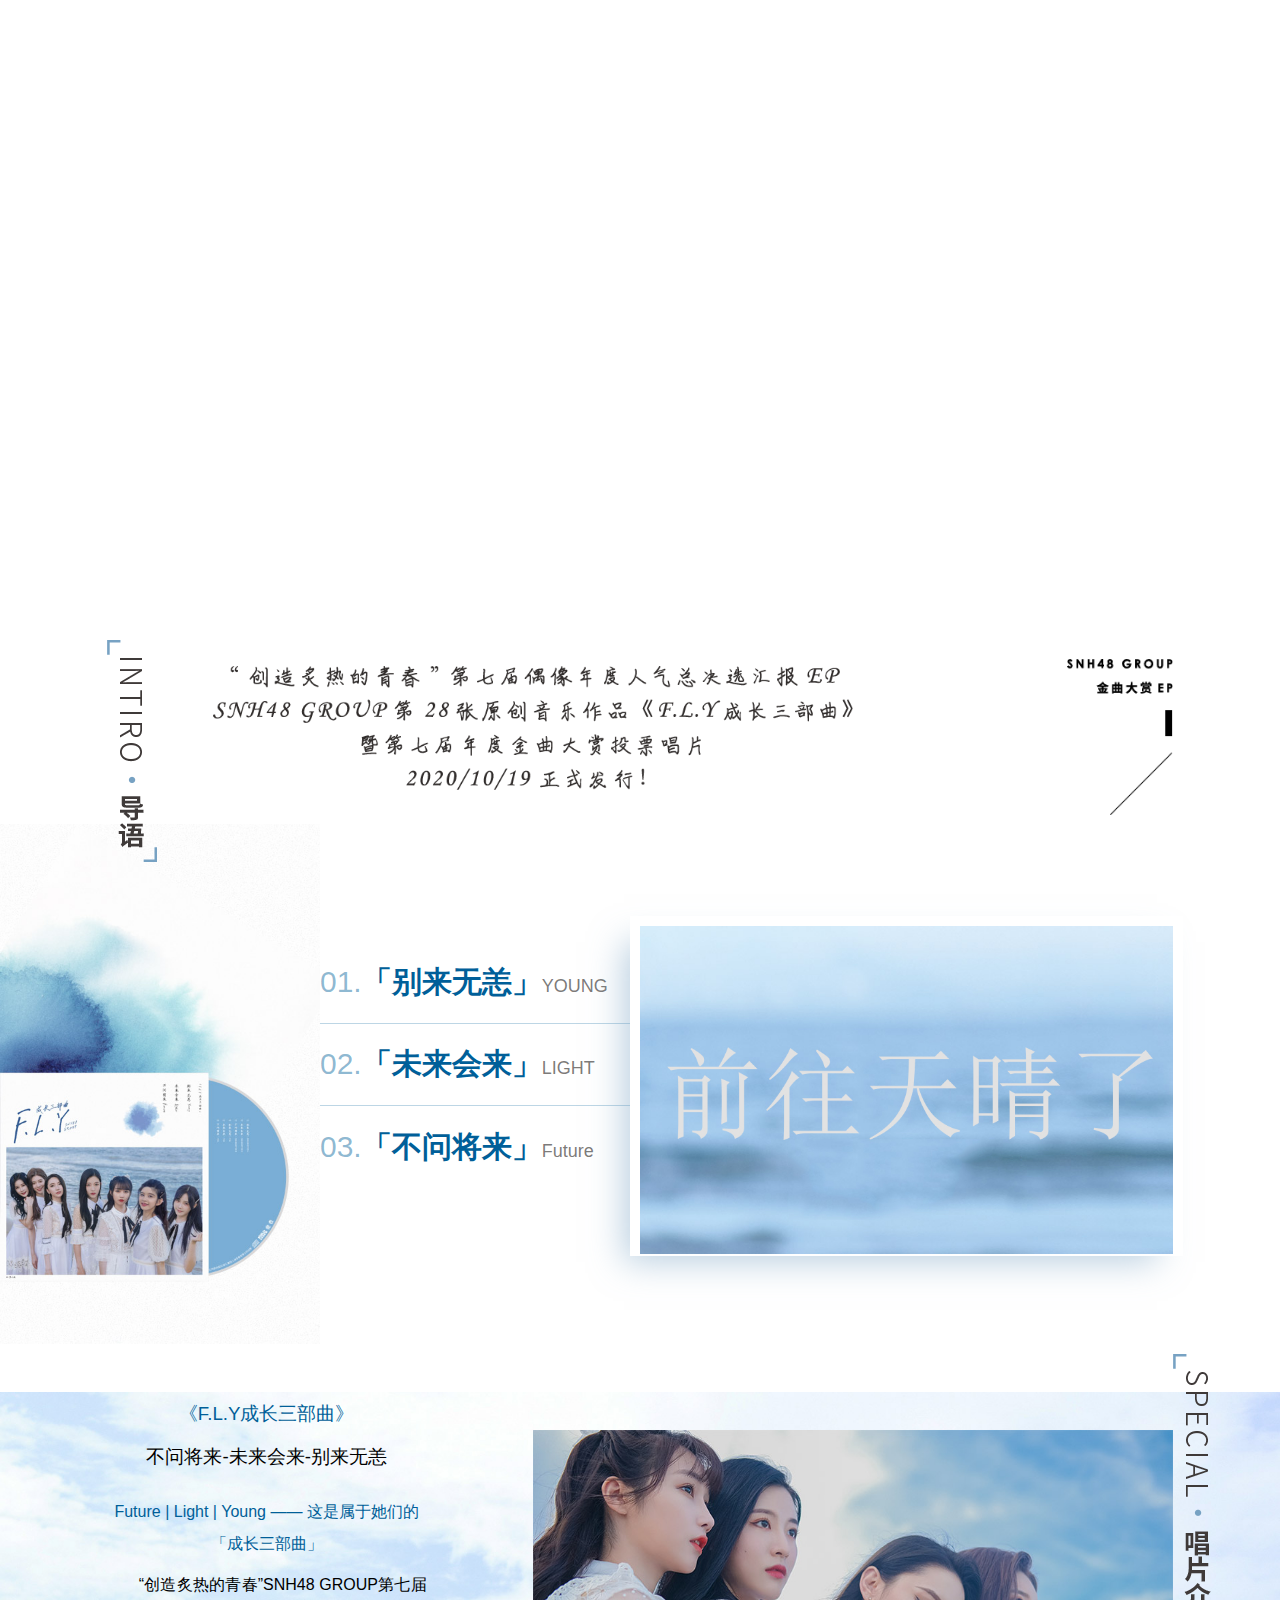
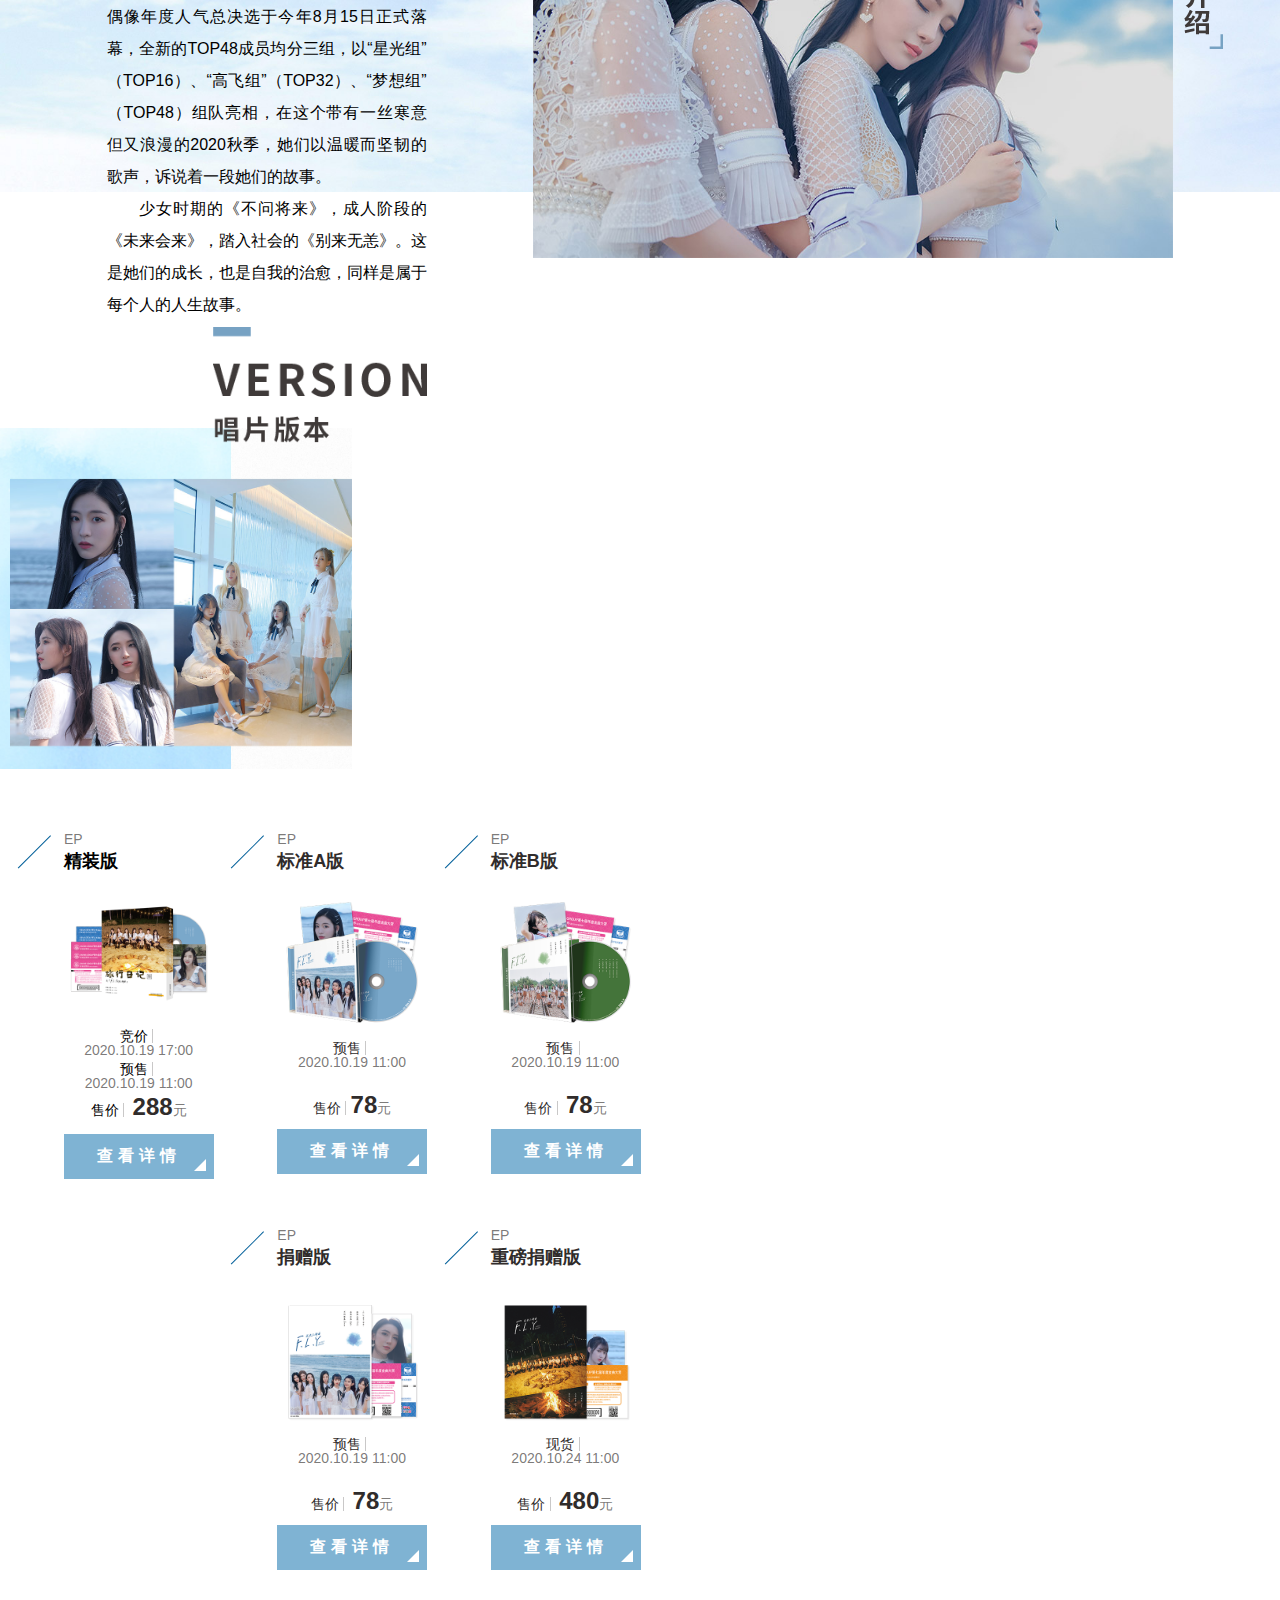
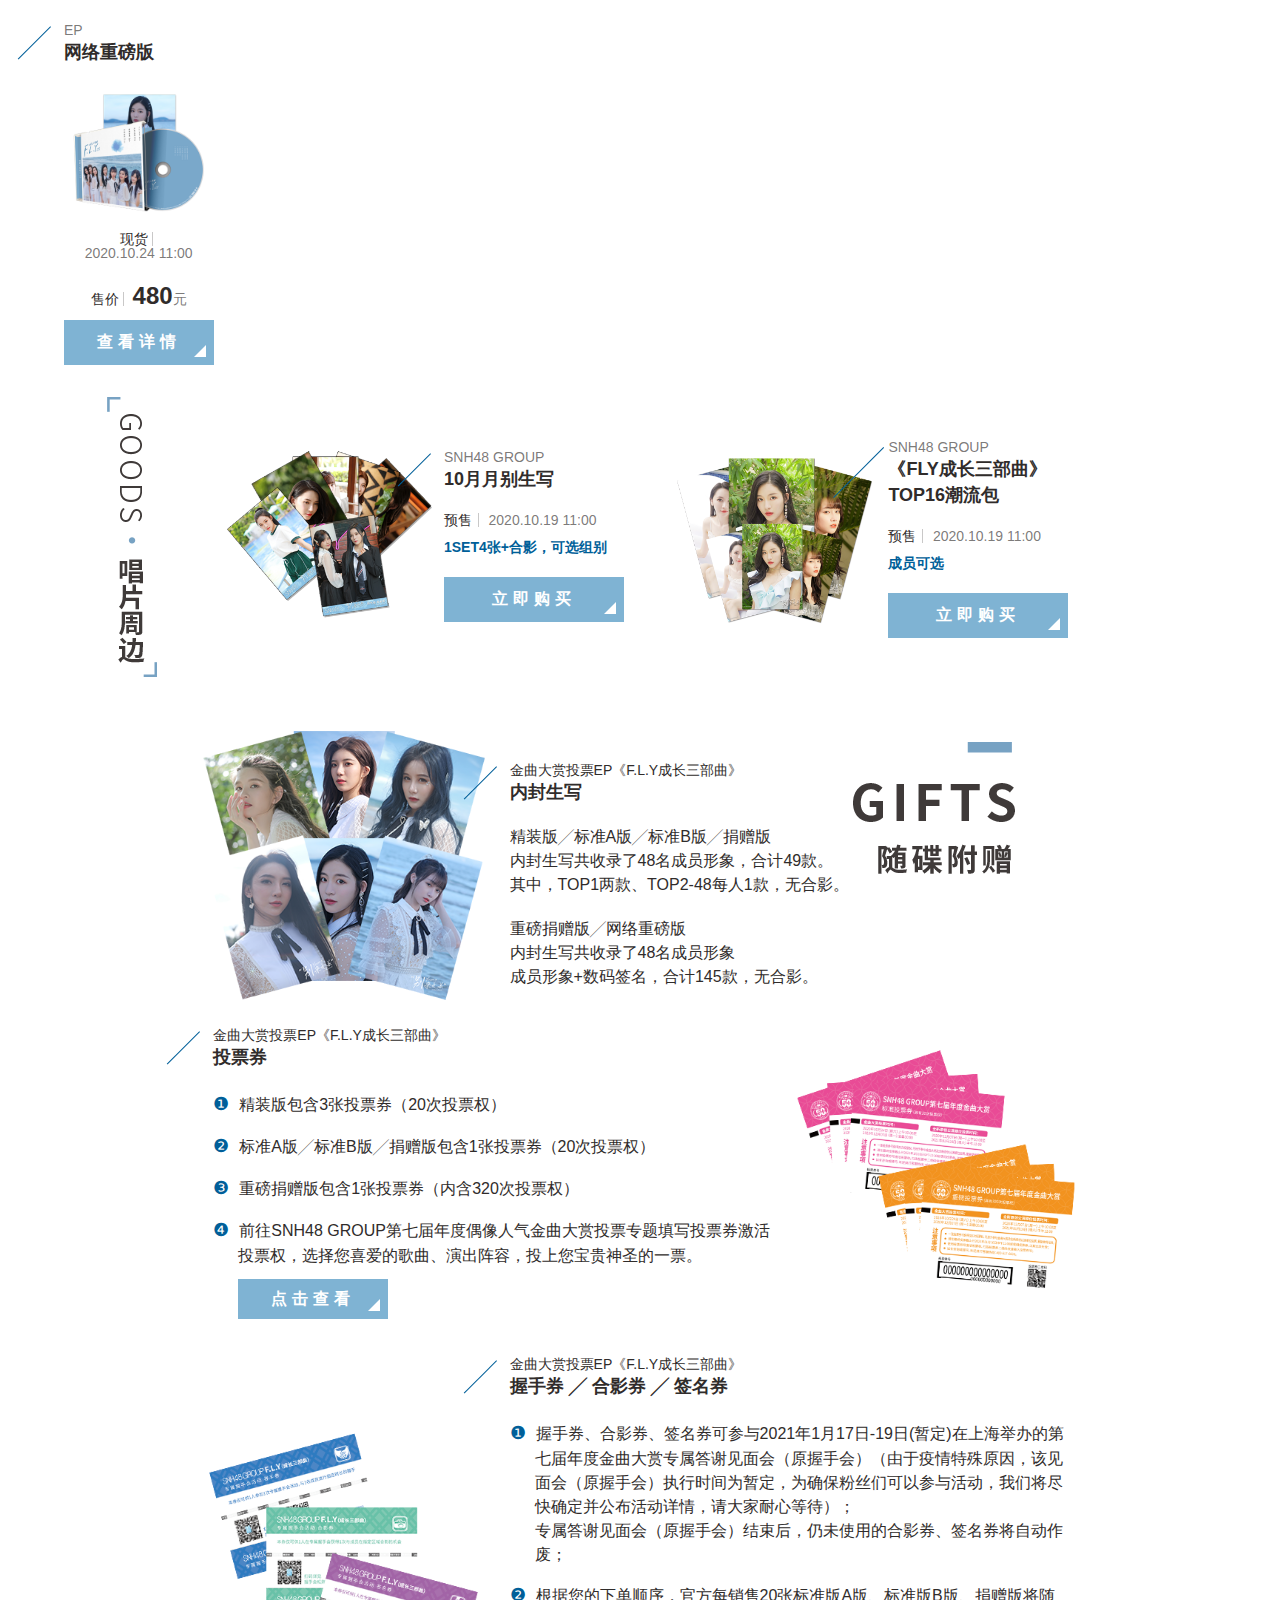
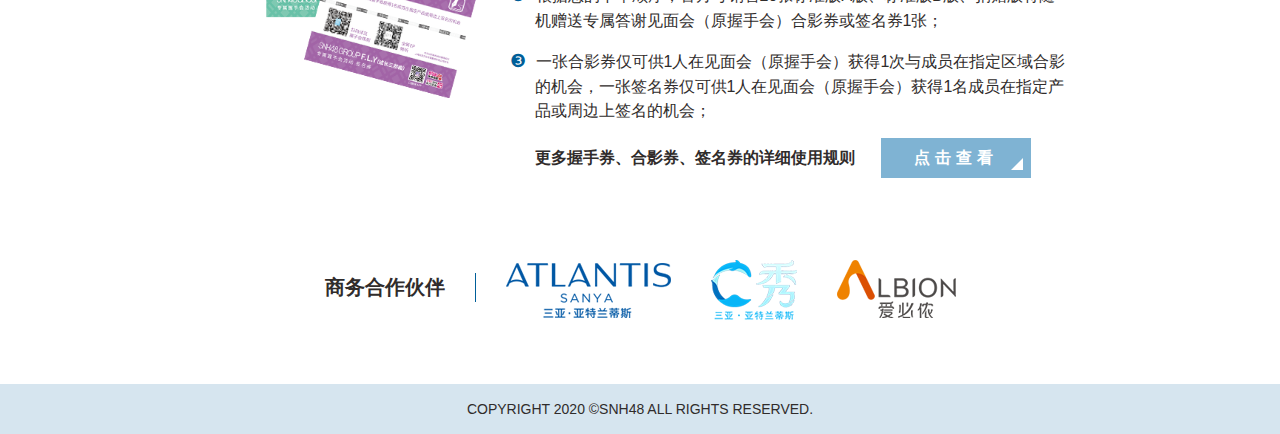
==== commit 14e2a9b6: "Update index.html" ====
--- a/index.html
+++ b/index.html
@@ -1996,20 +1996,20 @@
 				</div>
 				<div class="col-md-5 video">
 					<!--<iframe src="//player.bilibili.com/player.html?aid=753388138&bvid=BV1jk4y1r75H&cid=200897803&page=1" scrolling="no" border="0" frameborder="no" framespacing="0" allowfullscreen="true" width="100%" height="100%"></iframe>-->
-					<a href=fuye.html><img src="./SNH48 GROUP《F.L.Y成长三部曲》EP专题_files/mv.jpg" alt="MV"></a>
+					<a href=fuye.html> <img src="mv.jpg" alt="MV">
 				</div>
 			</div>
 			<!--唱片MV-->
 			<div class="bg">
 				<div class="row special">
-					<div class="col-md-12 bg"><img src="./SNH48 GROUP《F.L.Y成长三部曲》EP专题_files/special-bg.jpg" alt="背景图"></div>
+					<div class="col-md-12 bg"><img src="special-bg.jpg" alt="背景图"></div>
 					<div class="col-md-1 col-md-offset-11 title">
 						<picture>
 							<source media="(max-width: 640px)" srcset="image/title-specail-hz.png">
-							<img src="./SNH48 GROUP《F.L.Y成长三部曲》EP专题_files/title-specail.png" alt="唱片介绍">
+							<img src="title-specail.png" alt="唱片介绍">
 						</picture>
 					</div>
-					<div class="col-md-6 col-md-offset-5 pic"><img src="./SNH48 GROUP《F.L.Y成长三部曲》EP专题_files/special-pic.jpg" alt="插图"></div>
+					<div class="col-md-6 col-md-offset-5 pic"><img src="special-pic.jpg" alt="插图"></div>
 					<div class="col-md-3 col-md-offset-1 content">
 						<div>
 							<h3><span>《F.L.Y成长三部曲》</span><br>不问将来-未来会来-别来无恙</h3>
@@ -2021,8 +2021,8 @@
 				</div>
 				<!--唱片介绍-->
 				<div class="row version">
-					<div class="col-md-5 pic"><img src="./SNH48 GROUP《F.L.Y成长三部曲》EP专题_files/version-bg.jpg" alt="插图"></div>
-					<div class="col-md-2 col-xs-5 col-md-offset-2 title"><img src="./SNH48 GROUP《F.L.Y成长三部曲》EP专题_files/title-version.png" alt="唱片版本"></div>
+					<div class="col-md-5 pic"><img src="version-bg.jpg" alt="插图"></div>
+					<div class="col-md-2 col-xs-5 col-md-offset-2 title"><img src="title-version.png" alt="唱片版本"></div>
 					<div class="col-md-6 col-xs-12 list">
 						<!--<div class="row version-intro">
 							<ol class="col-md-10 col-md-offset-1 olist">
@@ -2035,7 +2035,7 @@
 						<ul class="row">
 							<li class="col-md-4 col-xs-6">
 								<h3><i>EP</i><b>精装版</b></h3>
-								<img src="./SNH48 GROUP《F.L.Y成长三部曲》EP专题_files/ep-gold.png" alt="精装版">
+								<img src="ep-gold.png" alt="精装版">
 								<dl>
 									<dt>竞价</dt>
 									<dd>2020.10.19 17:00</dd>
@@ -2052,7 +2052,7 @@
 							</li>
 							<li class="col-md-4 col-xs-6">
 								<h3><i>EP</i><b>标准A版</b></h3>
-								<img src="./SNH48 GROUP《F.L.Y成长三部曲》EP专题_files/ep-a.png" alt="标准A版">
+								<img src="ep-a.png" alt="标准A版">
 								<dl>
 									<dt>预售</dt>
 									<dd>2020.10.19 11:00</dd>
@@ -2069,7 +2069,7 @@
 							</li>
 							<li class="col-md-4 col-xs-6">
 								<h3><i>EP</i><b>标准B版</b></h3>
-								<img src="./SNH48 GROUP《F.L.Y成长三部曲》EP专题_files/ep-b.png" alt="标准B版">
+								<img src="ep-b.png" alt="标准B版">
 								<dl>
 									<dt>预售</dt>
 									<dd>2020.10.19 11:00</dd>
@@ -2086,7 +2086,7 @@
 							</li>
 							<li class="col-md-4 col-xs-6">
 								<h3><i>EP</i><b>捐赠版</b></h3>
-								<img src="./SNH48 GROUP《F.L.Y成长三部曲》EP专题_files/ep-jz.png" alt="捐赠版">
+								<img src="ep-jz.png" alt="捐赠版">
 								<dl>
 									<dt>预售</dt>
 									<dd>2020.10.19 11:00</dd>
@@ -2103,7 +2103,7 @@
 							</li>
 							<li class="col-md-4 col-xs-6">
 								<h3><i>EP</i><b>重磅捐赠版</b></h3>
-								<img src="./SNH48 GROUP《F.L.Y成长三部曲》EP专题_files/ep-zb.png" alt="重磅捐赠版">
+								<img src="ep-zb.png" alt="重磅捐赠版">
 								<dl>
 									<dt>现货</dt>
 									<dd>2020.10.24 11:00</dd>
@@ -2120,7 +2120,7 @@
 							</li>
 							<li class="col-md-4 col-xs-6">
 								<h3><i>EP</i><b>网络重磅版</b></h3>
-								<img src="./SNH48 GROUP《F.L.Y成长三部曲》EP专题_files/ep-zb-w.png" alt="网络捐赠版">
+								<img src="ep-zb-w.png" alt="网络捐赠版">
 								<dl>
 									<dt>现货</dt>
 									<dd>2020.10.24 11:00</dd>
@@ -2144,14 +2144,14 @@
 					<div class="col-lg-1 col-md-1 col-lg-offset-1 title">
 						<picture>
 							<source media="(max-width: 640px)" srcset="image/title-goods-hz.png">
-							<img src="./SNH48 GROUP《F.L.Y成长三部曲》EP专题_files/title-goods.png" alt="唱片周边">
+							<img src="title-goods.png" alt="唱片周边">
 						</picture>
 					</div>
 					<div class="col-lg-10 col-md-11 list">
 						<ul class="row">
 							<li class="col-lg-5 col-md-6">
 								<div class="row">
-									<div class="col-md-6"><img src="./SNH48 GROUP《F.L.Y成长三部曲》EP专题_files/goods-2.png" alt="投票券"></div>
+									<div class="col-md-6"><img src="goods-2.png" alt="投票券"></div>
 									<div class="col-md-6 padd">
 										<h3><i>SNH48 GROUP</i><b>10月月别生写</b></h3>
 										<dl>
@@ -2165,7 +2165,7 @@
 							</li>
 							<li class="col-lg-5 col-md-6">
 								<div class="row">
-									<div class="col-md-6"><img src="./SNH48 GROUP《F.L.Y成长三部曲》EP专题_files/goods-1.png" alt="投票券"></div>
+									<div class="col-md-6"><img src="goods-1.png" alt="投票券"></div>
 									<div class="col-md-6 padd">
 										<h3><i>SNH48 GROUP</i><b>《FLY成长三部曲》TOP16潮流包</b></h3>
 										<dl>
@@ -2182,12 +2182,12 @@
 				</div>
 				<!--唱片周边-->
 				<div class="row present">
-					<div class="col-md-2 col-xs-5 col-md-offset-9 col-lg-offset-8 title"><img src="./SNH48 GROUP《F.L.Y成长三部曲》EP专题_files/title-present.png" alt="随碟附赠"></div>
+					<div class="col-md-2 col-xs-5 col-md-offset-9 col-lg-offset-8 title"><img src="title-present.png" alt="随碟附赠"></div>
 					<div class="col-lg-10 col-md-12 col-lg-offset-1 list">
 						<ul class="row">
 							<li class="col-lg-10 col-md-12 col-lg-offset-1">
 								<div class="row">
-									<div class="col-md-4 img-fix"><img src="./SNH48 GROUP《F.L.Y成长三部曲》EP专题_files/sd-sx.png" alt="内封生写"></div>
+									<div class="col-md-4 img-fix"><img src="sd-sx.png" alt="内封生写"></div>
 									<div class="col-md-8 padd">
 										<h3><i>金曲大赏投票EP《F.L.Y成长三部曲》</i><b>内封生写</b></h3>
 										<dl>
@@ -2203,7 +2203,7 @@
 							</li>
 							<li class="col-lg-10 col-md-12 col-lg-offset-1">
 								<div class="row">
-								<div class="col-md-4 col-md-push-8"><img src="./SNH48 GROUP《F.L.Y成长三部曲》EP专题_files/sd-tp.png" alt="投票券"></div>
+								<div class="col-md-4 col-md-push-8"><img src="sd-tp.png" alt="投票券"></div>
 									<div class="col-md-8 col-md-pull-4 padd">
 										<h3><i>金曲大赏投票EP《F.L.Y成长三部曲》</i><b>投票券</b></h3>
 										<dl>
@@ -2223,7 +2223,7 @@
 							</li>
 							<li class="col-lg-10 col-md-12 col-lg-offset-1">
 								<div class="row">
-									<div class="col-md-4"><img src="./SNH48 GROUP《F.L.Y成长三部曲》EP专题_files/sd-ws.png" alt="投票券"></div>
+									<div class="col-md-4"><img src="sd-ws.png" alt="投票券"></div>
 									<div class="col-md-8 padd">
 										<h3><i>金曲大赏投票EP《F.L.Y成长三部曲》</i><b>握手券 ╱ 合影券 ╱ 签名券</b></h3>
 										<dl>
@@ -2268,16 +2268,16 @@
 				</div>-->
 				<!--购买须知-->
 				<div class="row cphz">
-					<div class="col-md-12"><b>商务合作伙伴</b><img src="./SNH48 GROUP《F.L.Y成长三部曲》EP专题_files/cphz.png" alt="合作"></div>
+					<div class="col-md-12"><b>商务合作伙伴</b><img src="cphz.png" alt="合作"></div>
 				</div>
 			</div>
 			<!--page-->
 			<footer>Copyright 2020 ©SNH48 All Rights Reserved.</footer>
 			<!--footer-->
 		</div>
-		<script src="./SNH48 GROUP《F.L.Y成长三部曲》EP专题_files/prefixfree.min.js"></script>
-		<script src="./SNH48 GROUP《F.L.Y成长三部曲》EP专题_files/layer.js"></script>
-		<script src="./SNH48 GROUP《F.L.Y成长三部曲》EP专题_files/ux.js"></script>
+		<script src="prefixfree.min.js"></script>
+		<script src="layer.js"></script>
+		<script src="ux.js"></script>
 		<!--<script src="js/ux.js"></script>-->
 		<!--js-->
 	
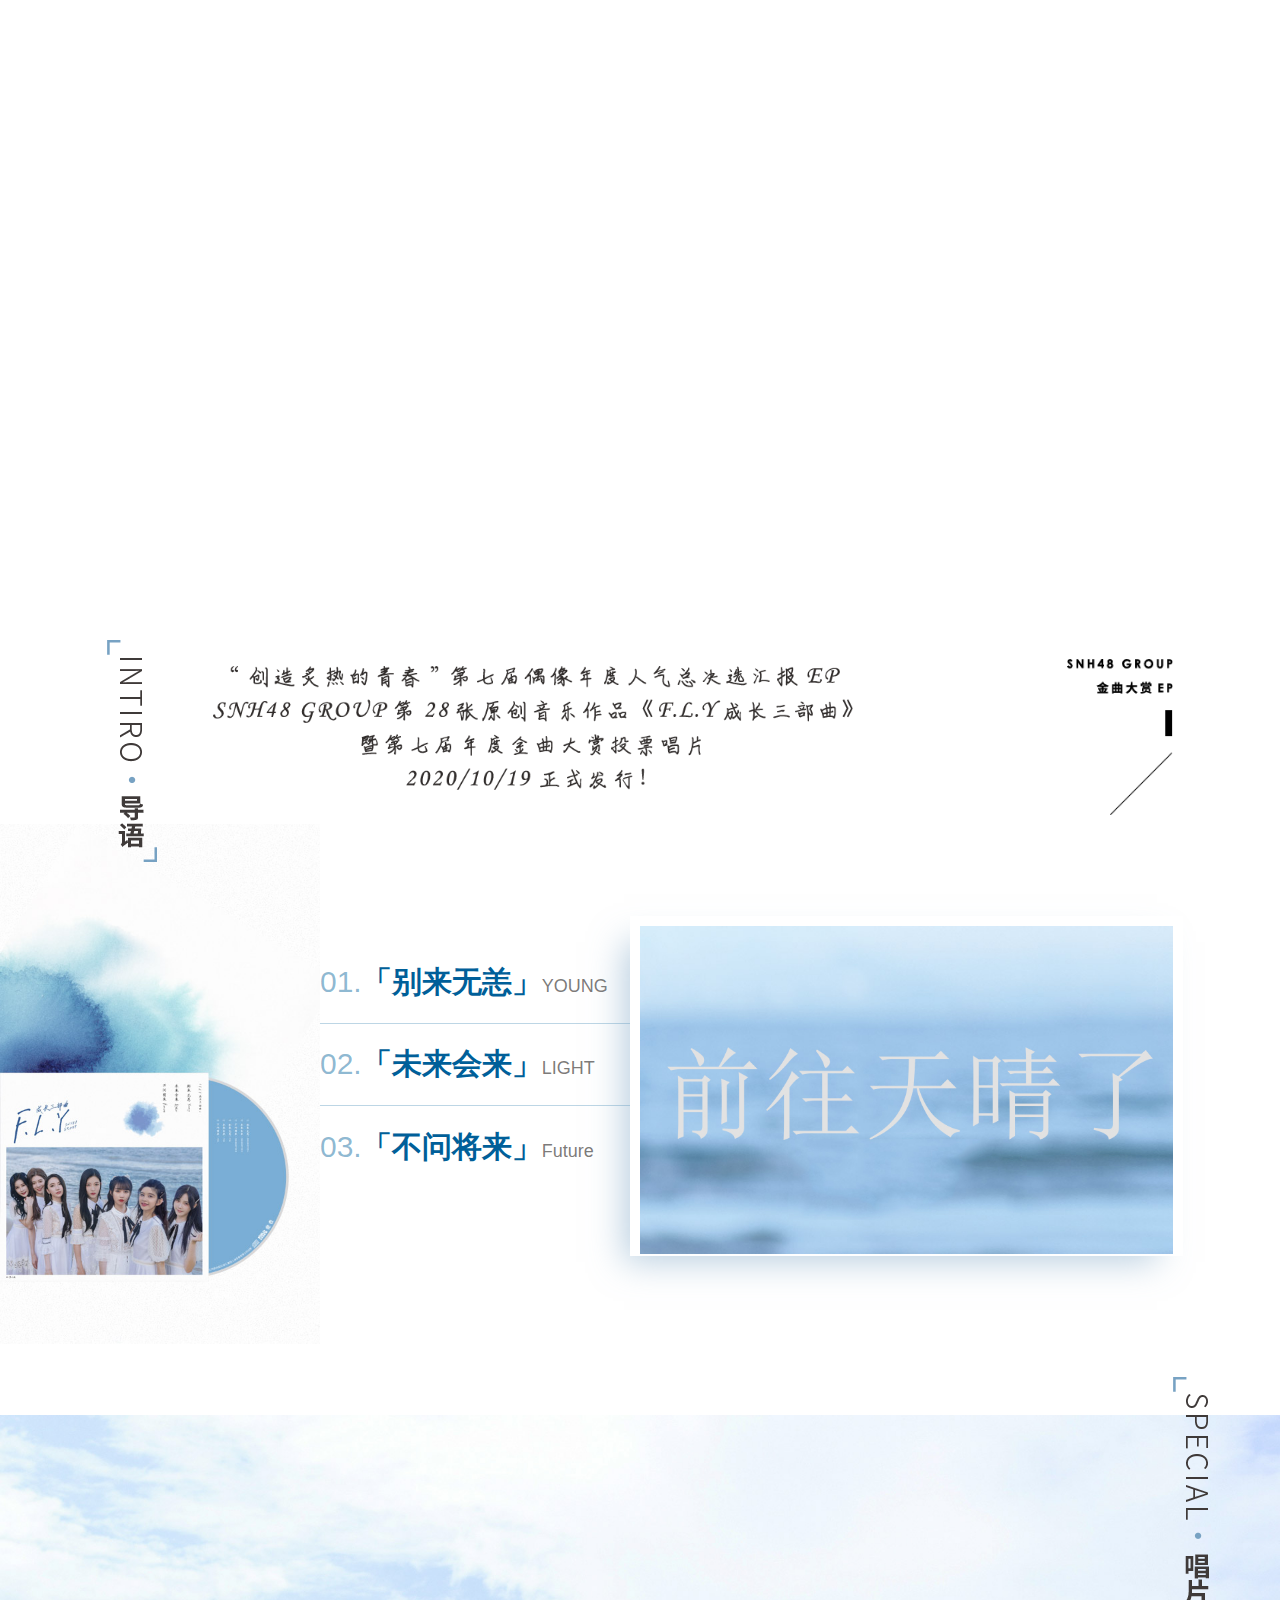
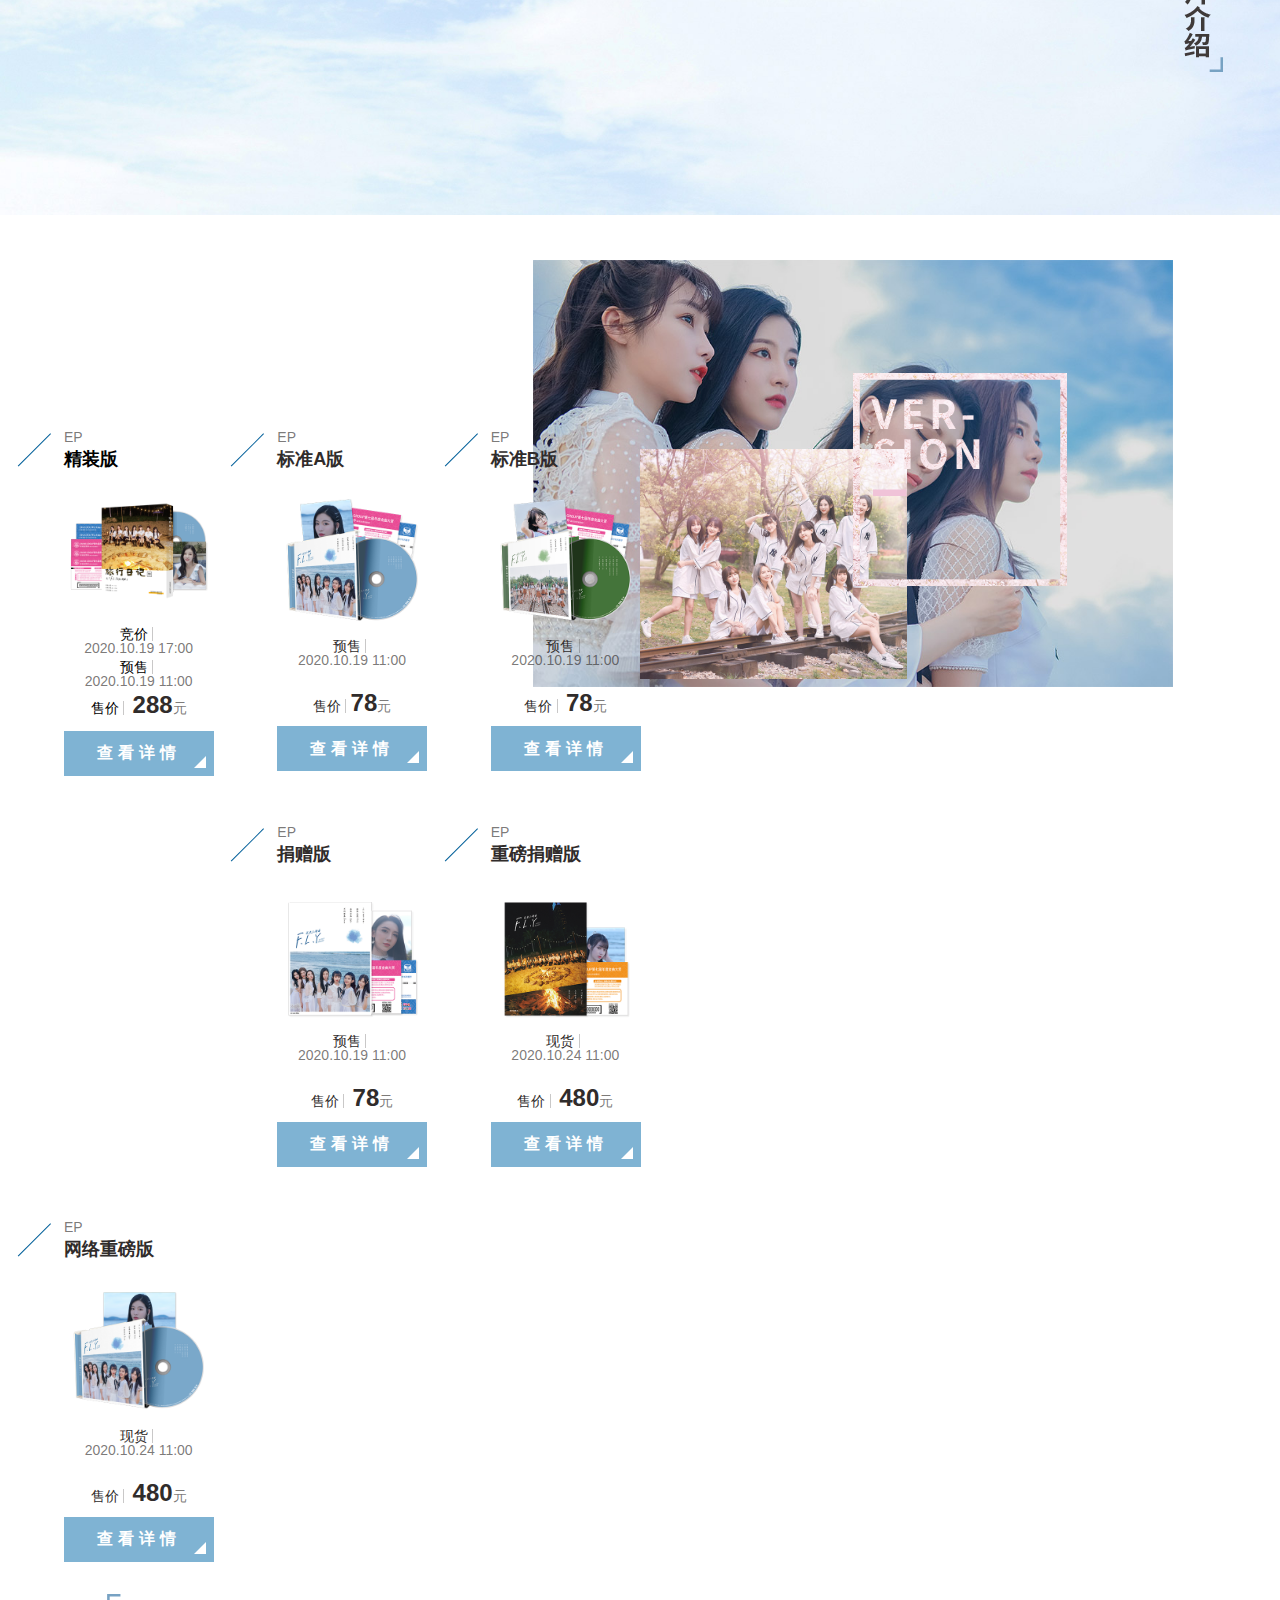
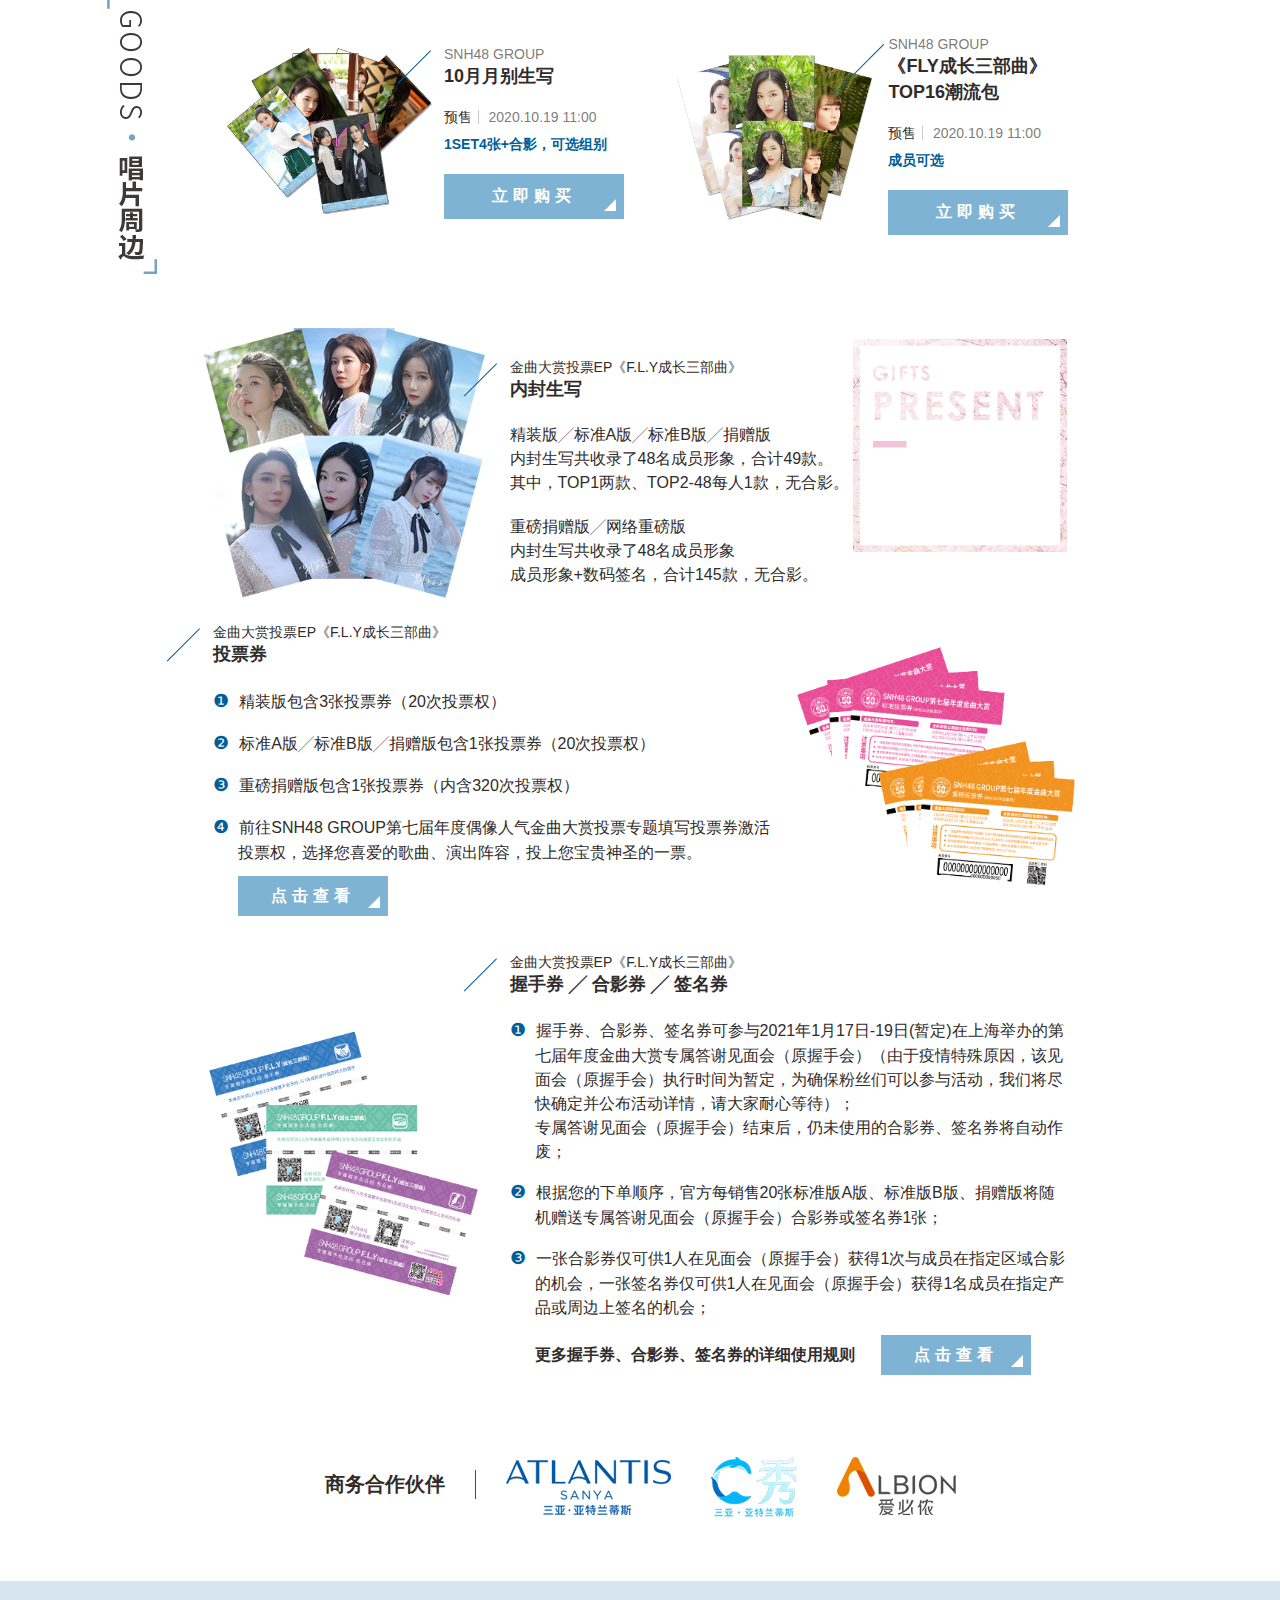
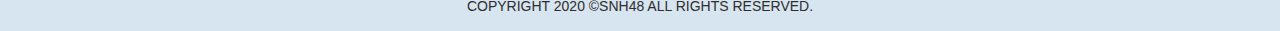
==== commit 1579f695: "Update index.html" ====
--- a/index.html
+++ b/index.html
@@ -2009,7 +2009,7 @@
 							<img src="title-specail.png" alt="唱片介绍">
 						</picture>
 					</div>
-					<div class="col-md-6 col-md-offset-5 pic"><img src="special-pic.jpg" alt="插图"></div>
+					<div class="col-md-6 col-md-offset-5 pic"><a href=fuye2.html><img src="special-pic.jpg" alt="插图"></div>
 					<div class="col-md-3 col-md-offset-1 content">
 						<div>
 							<h3><span>《F.L.Y成长三部曲》</span><br>不问将来-未来会来-别来无恙</h3>
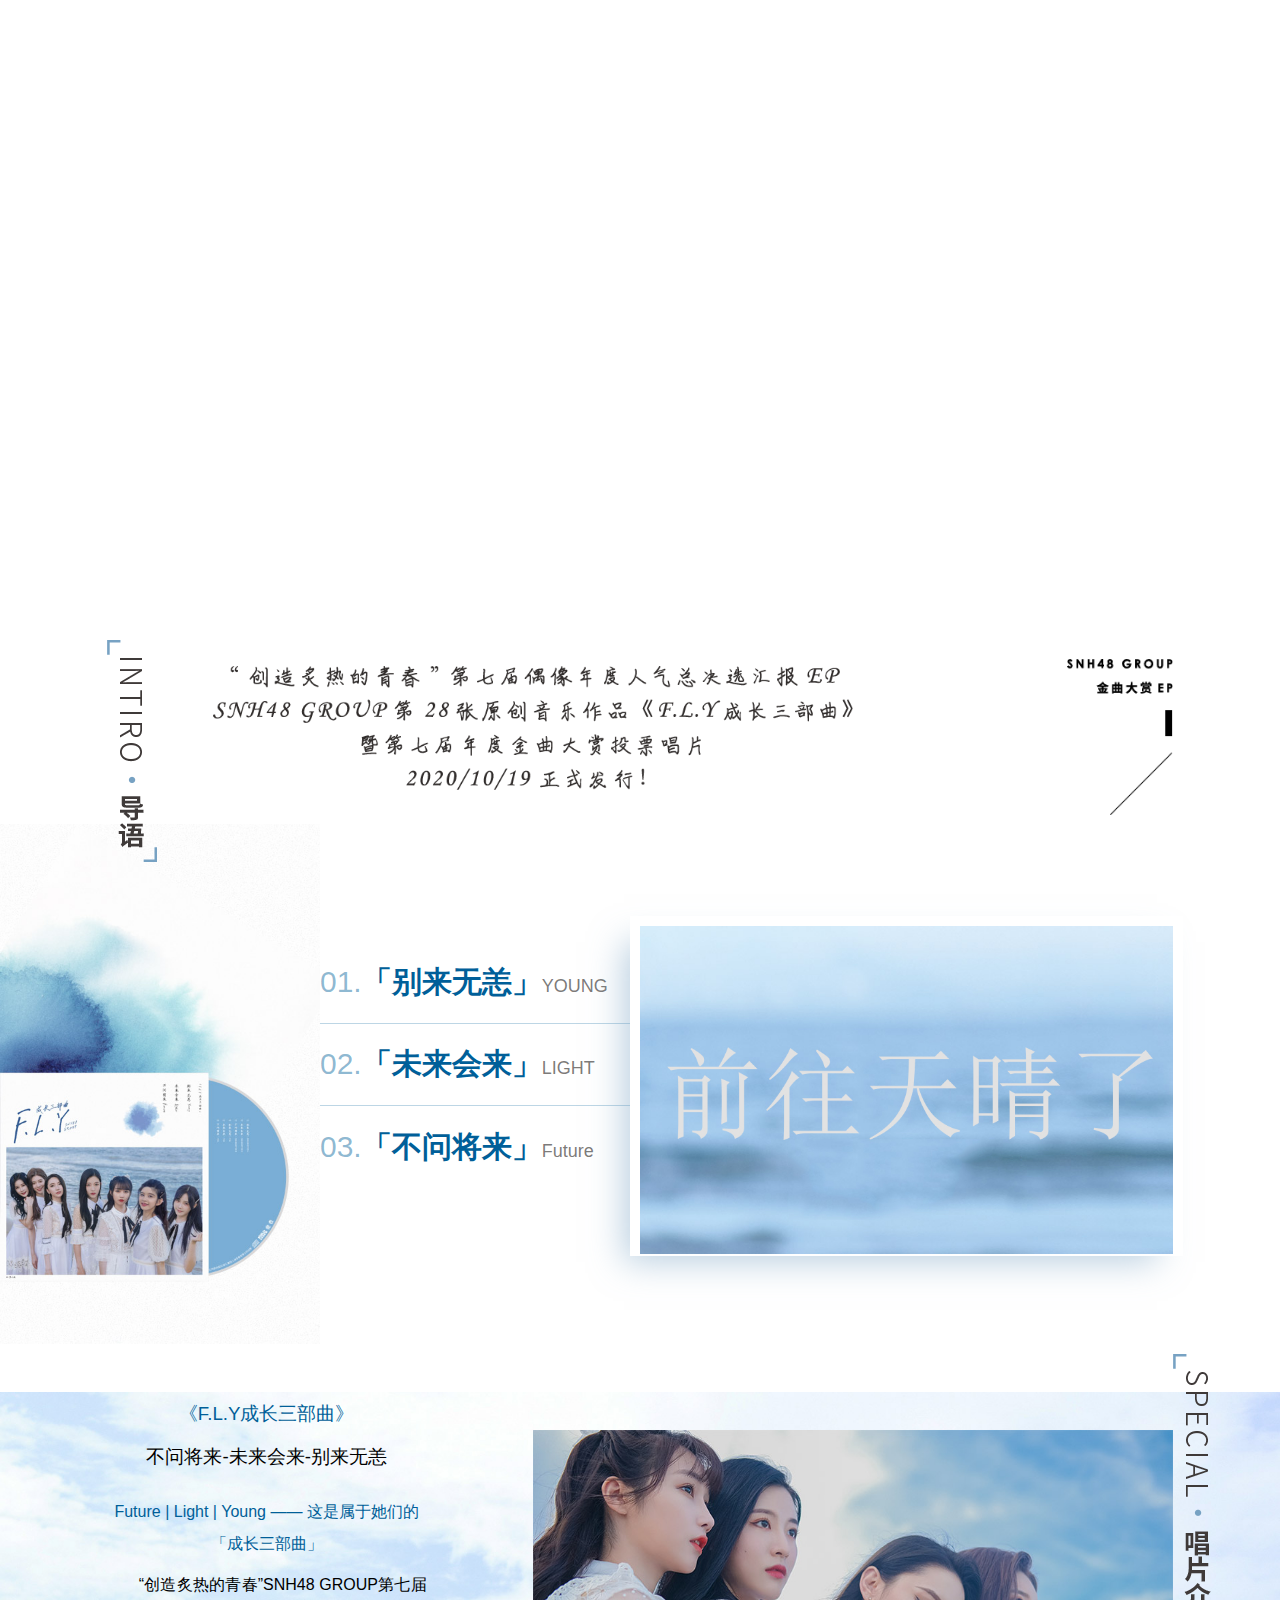
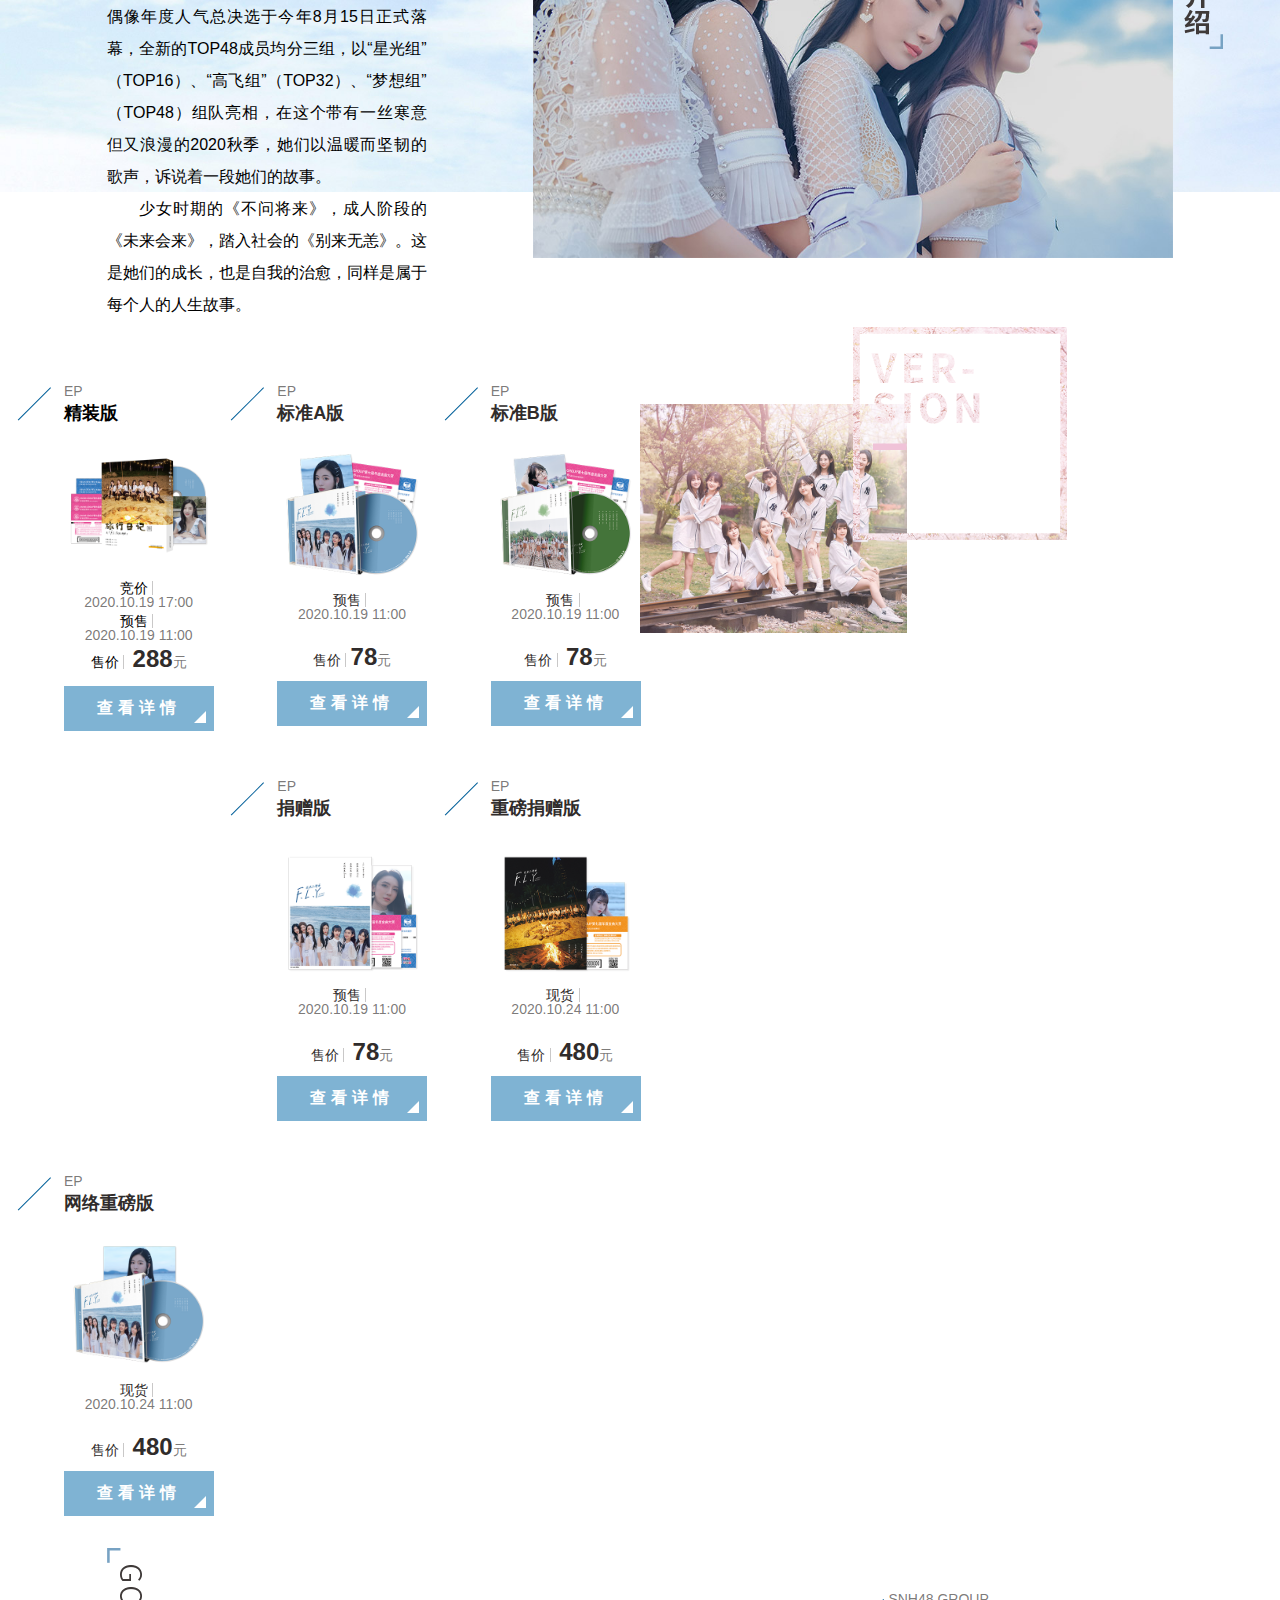
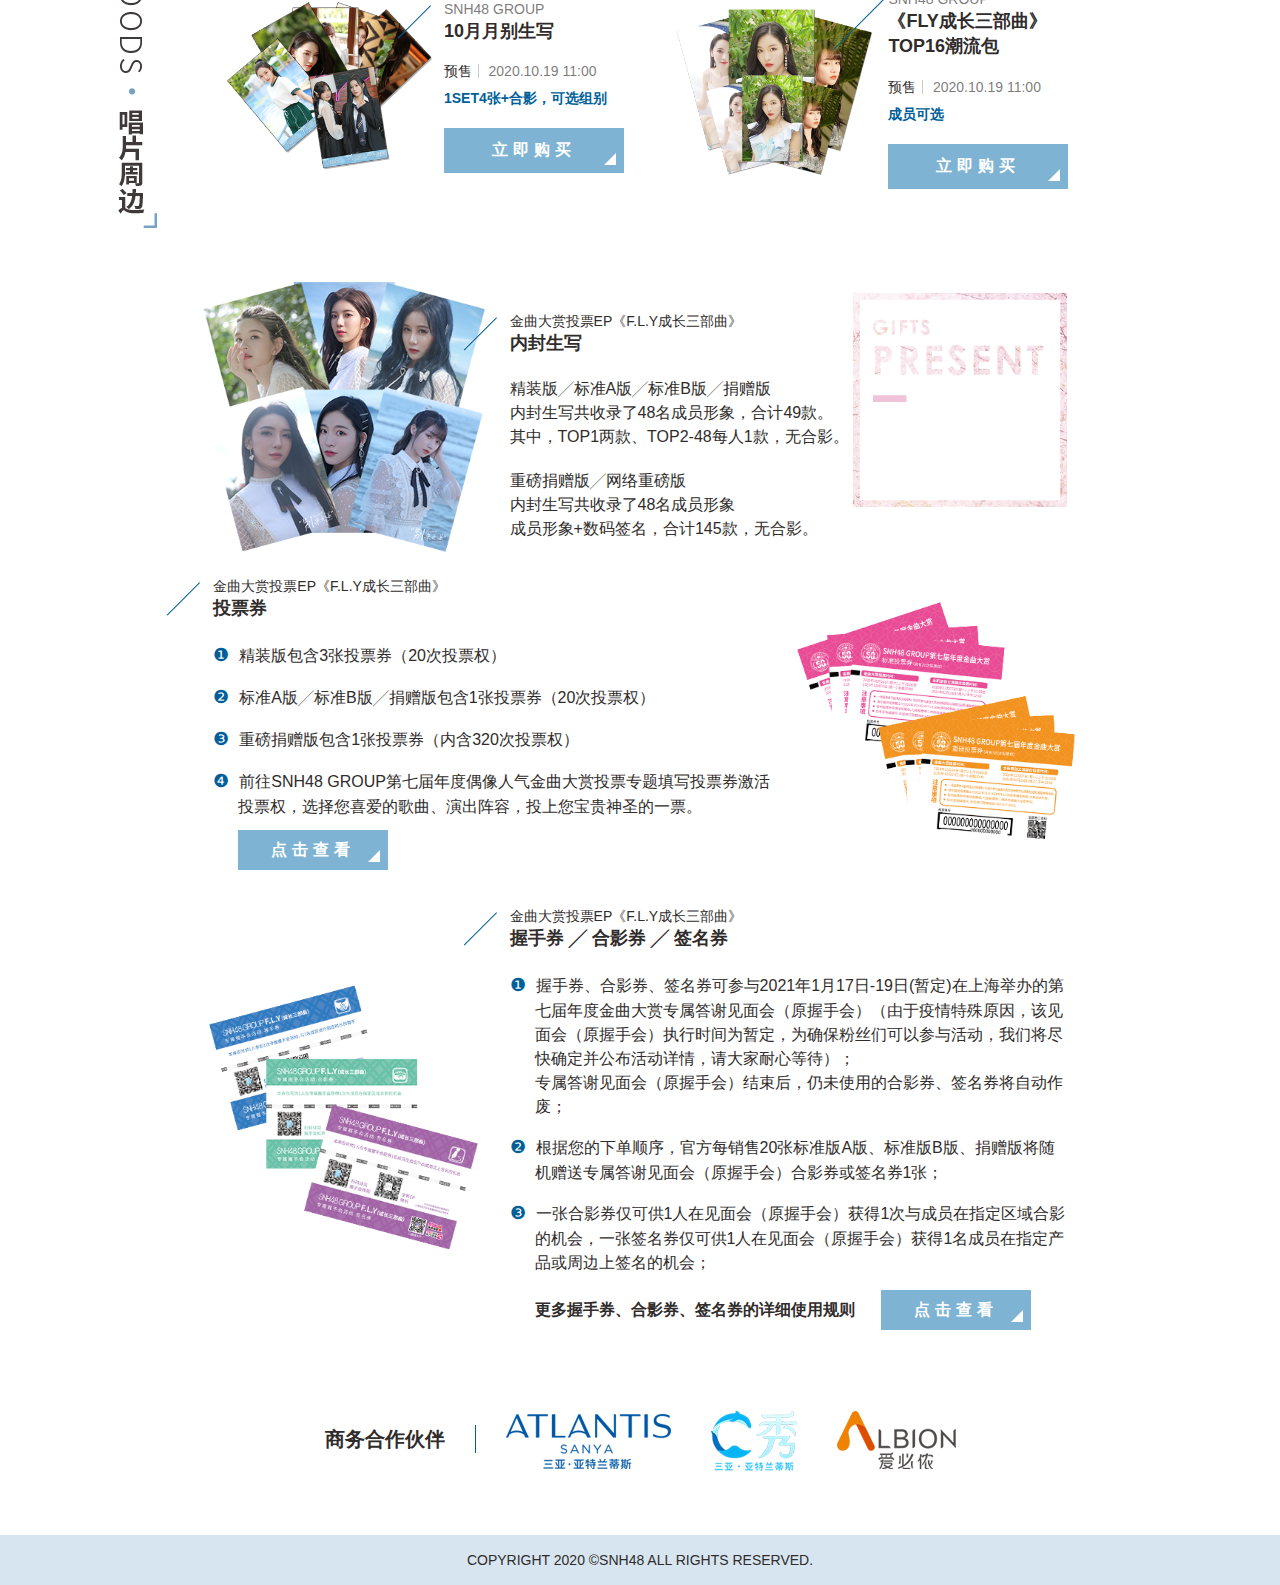
==== commit 6a1fd9d5: "Update index.html" ====
--- a/index.html
+++ b/index.html
@@ -2009,7 +2009,9 @@
 							<img src="title-specail.png" alt="唱片介绍">
 						</picture>
 					</div>
-					<div class="col-md-6 col-md-offset-5 pic"><a href=fuye2.html><img src="special-pic.jpg" alt="插图"></div>
+					<div class="col-md-6 col-md-offset-5 pic">
+		                        
+		                        <img  href=fuye2.html src="special-pic.jpg" alt="插图"></div>
 					<div class="col-md-3 col-md-offset-1 content">
 						<div>
 							<h3><span>《F.L.Y成长三部曲》</span><br>不问将来-未来会来-别来无恙</h3>
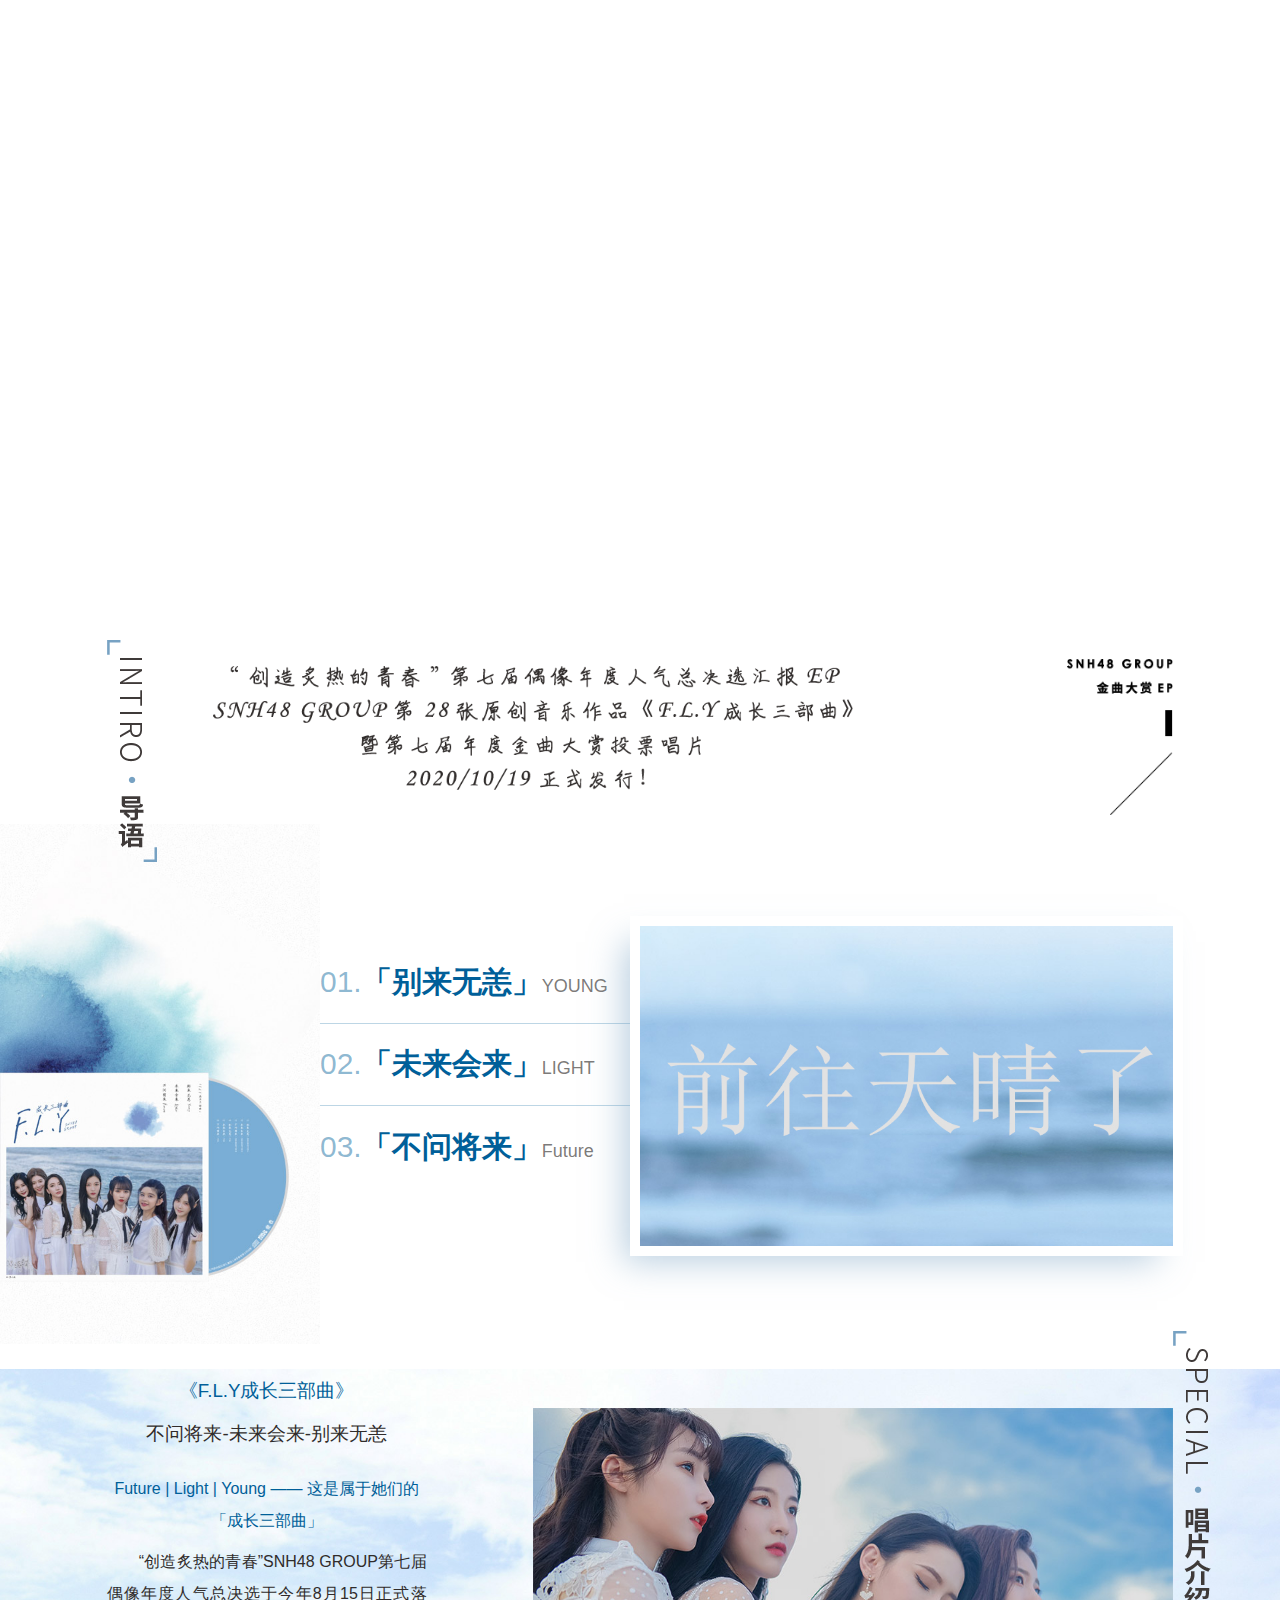
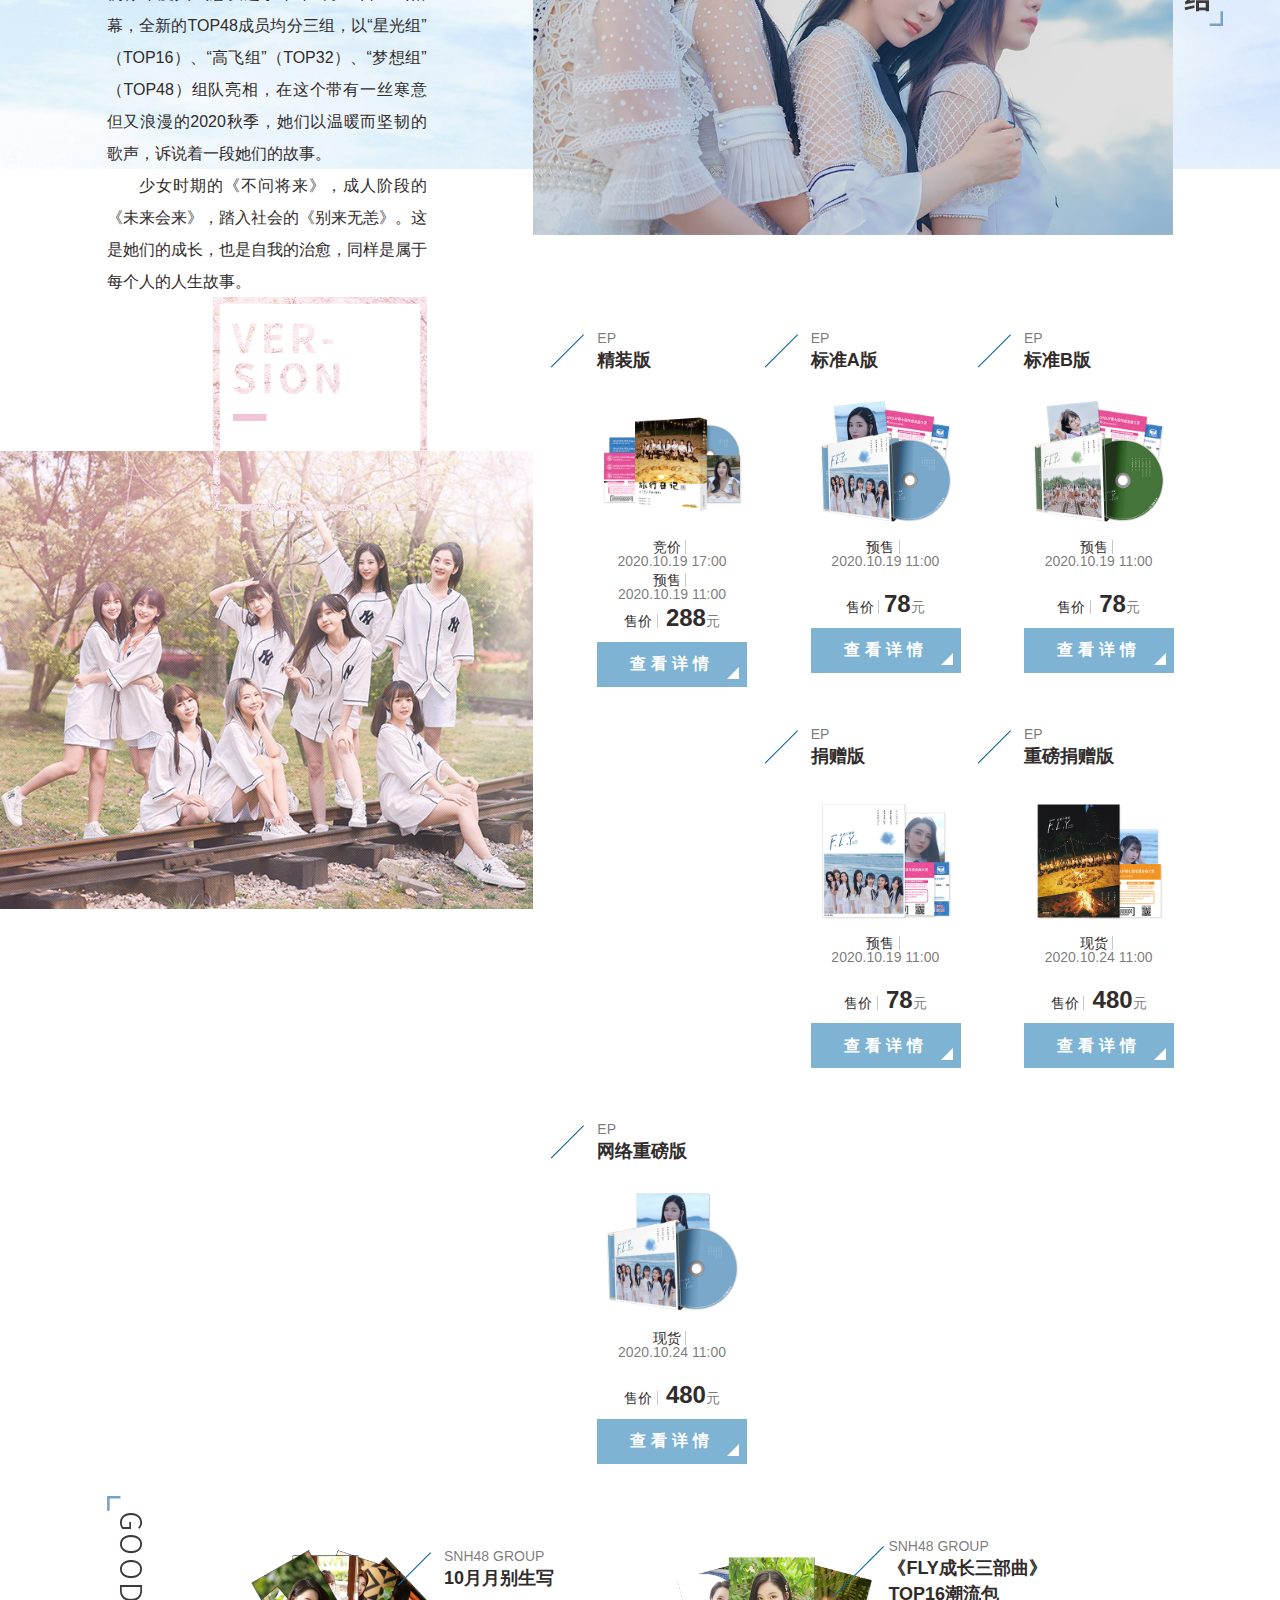
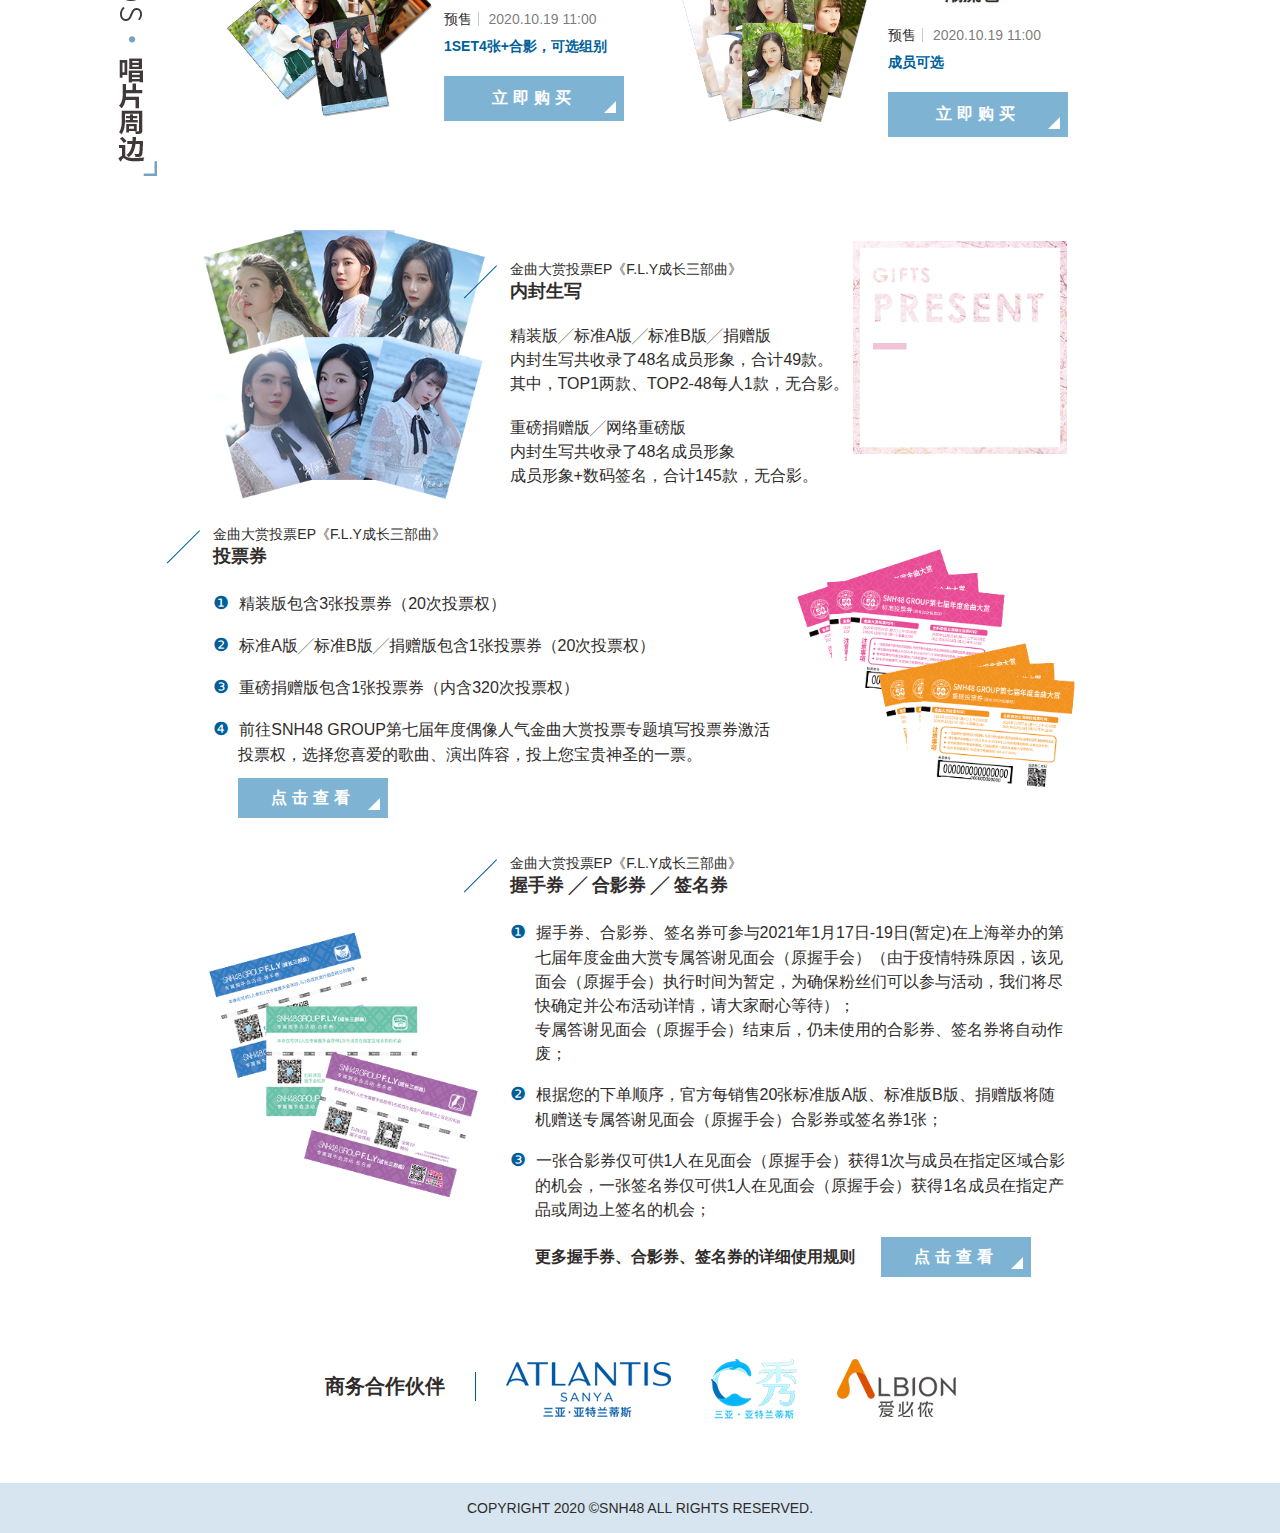
==== commit 068a3fc4: "Update index.html" ====
--- a/index.html
+++ b/index.html
@@ -1996,7 +1996,7 @@
 				</div>
 				<div class="col-md-5 video">
 					<!--<iframe src="//player.bilibili.com/player.html?aid=753388138&bvid=BV1jk4y1r75H&cid=200897803&page=1" scrolling="no" border="0" frameborder="no" framespacing="0" allowfullscreen="true" width="100%" height="100%"></iframe>-->
-					<a href=fuye.html> <img src="mv.jpg" alt="MV">
+					 <img src="mv.jpg" href=fuye.html alt="MV">
 				</div>
 			</div>
 			<!--唱片MV-->
@@ -2009,10 +2009,7 @@
 							<img src="title-specail.png" alt="唱片介绍">
 						</picture>
 					</div>
-					<div class="col-md-6 col-md-offset-5 pic">
-		                        
-		                        <img  href=fuye2.html src="special-pic.jpg" alt="插图"></div>
-					<div class="col-md-3 col-md-offset-1 content">
+					<div class="col-md-6 col-md-offset-5 pic"> <img src="special-pic.jpg" href=fuye2.html  alt="插图"></div><div class="col-md-3 col-md-offset-1 content">
 						<div>
 							<h3><span>《F.L.Y成长三部曲》</span><br>不问将来-未来会来-别来无恙</h3>
 							<p>Future | Light | Young —— 这是属于她们的「成长三部曲」</p>
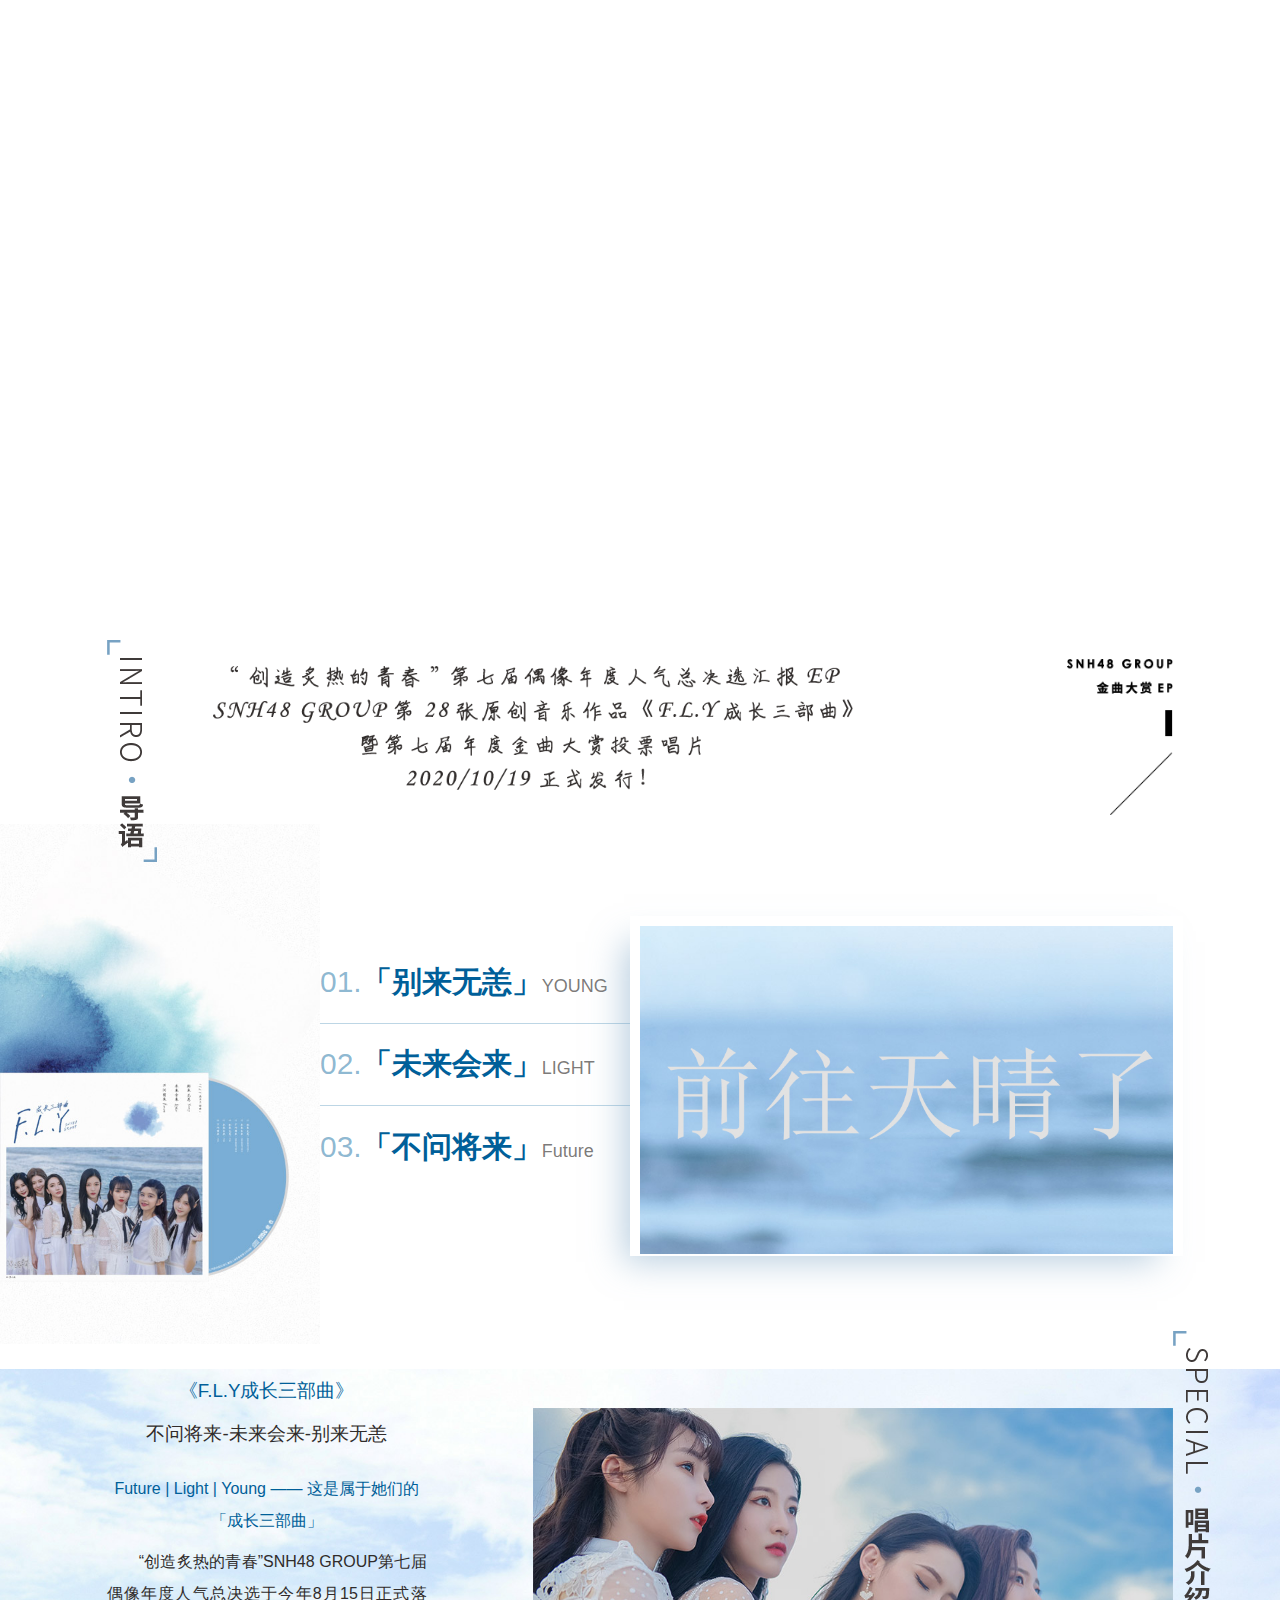
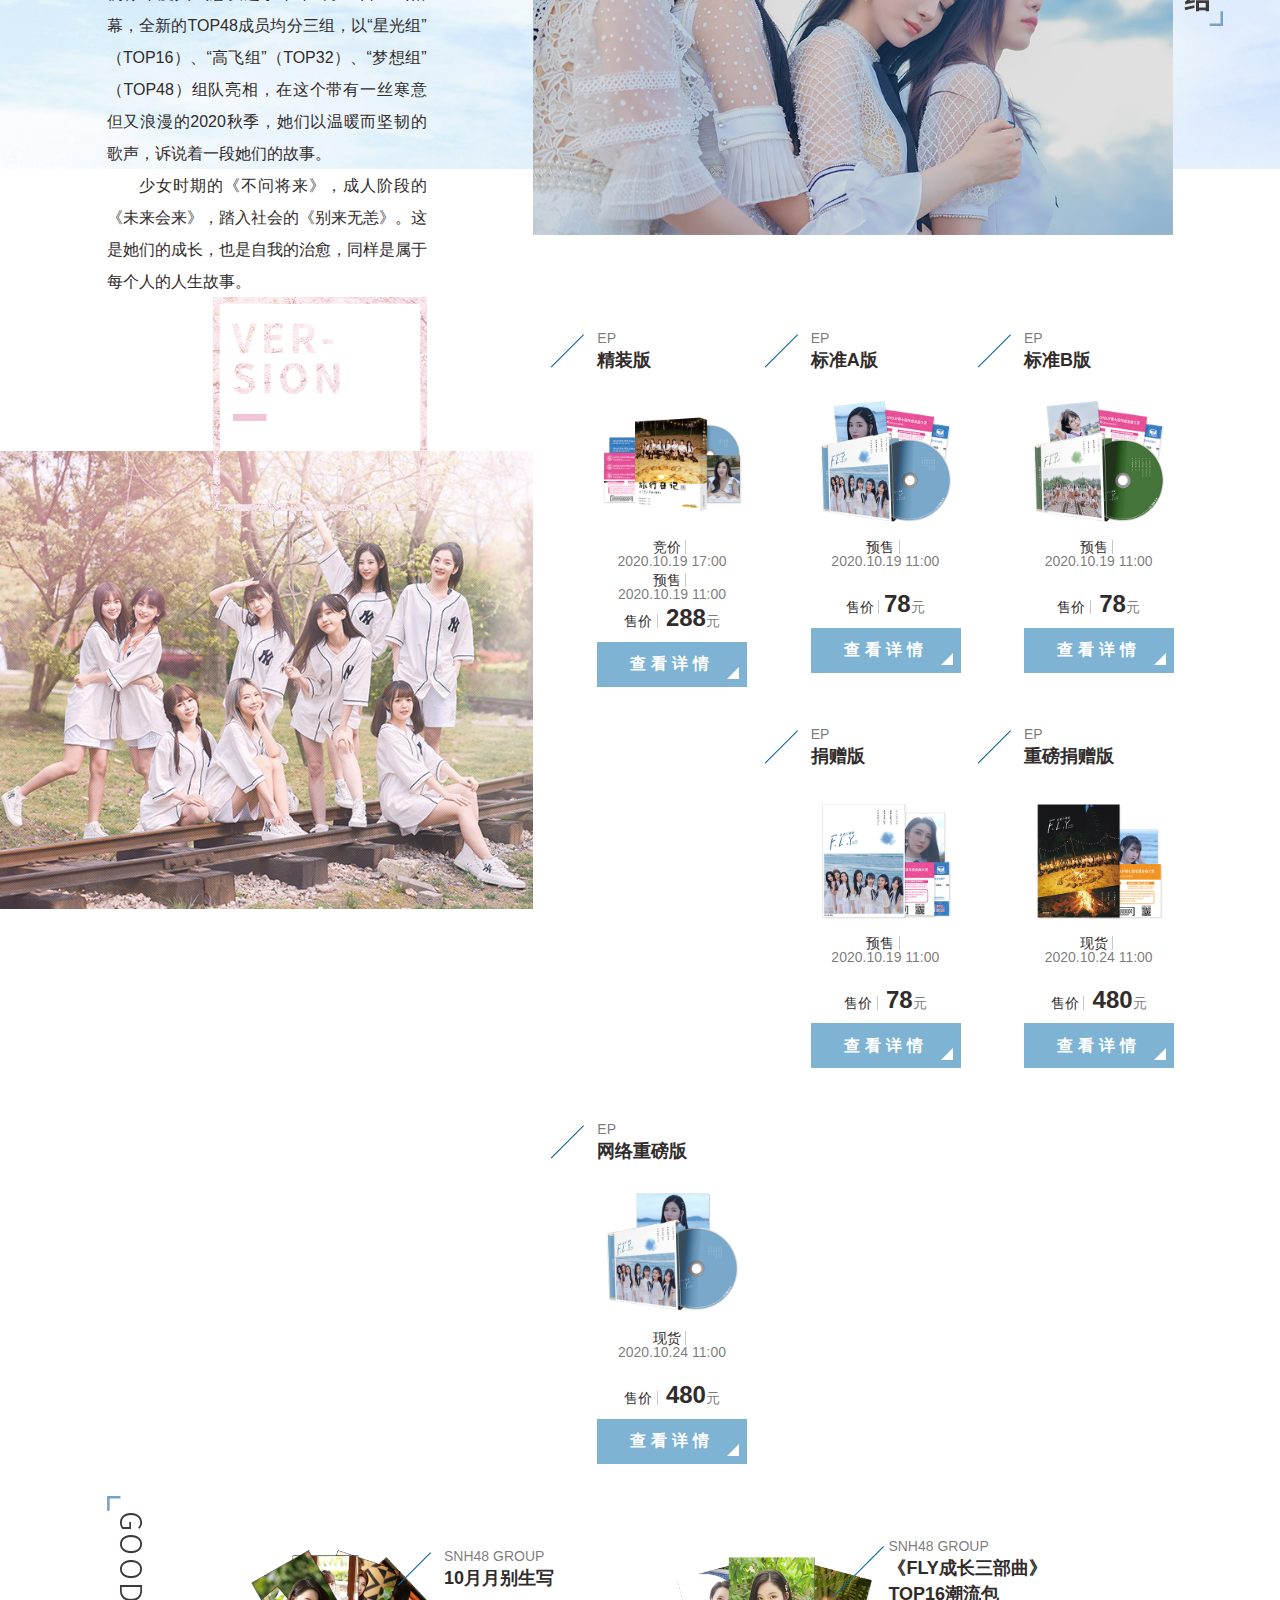
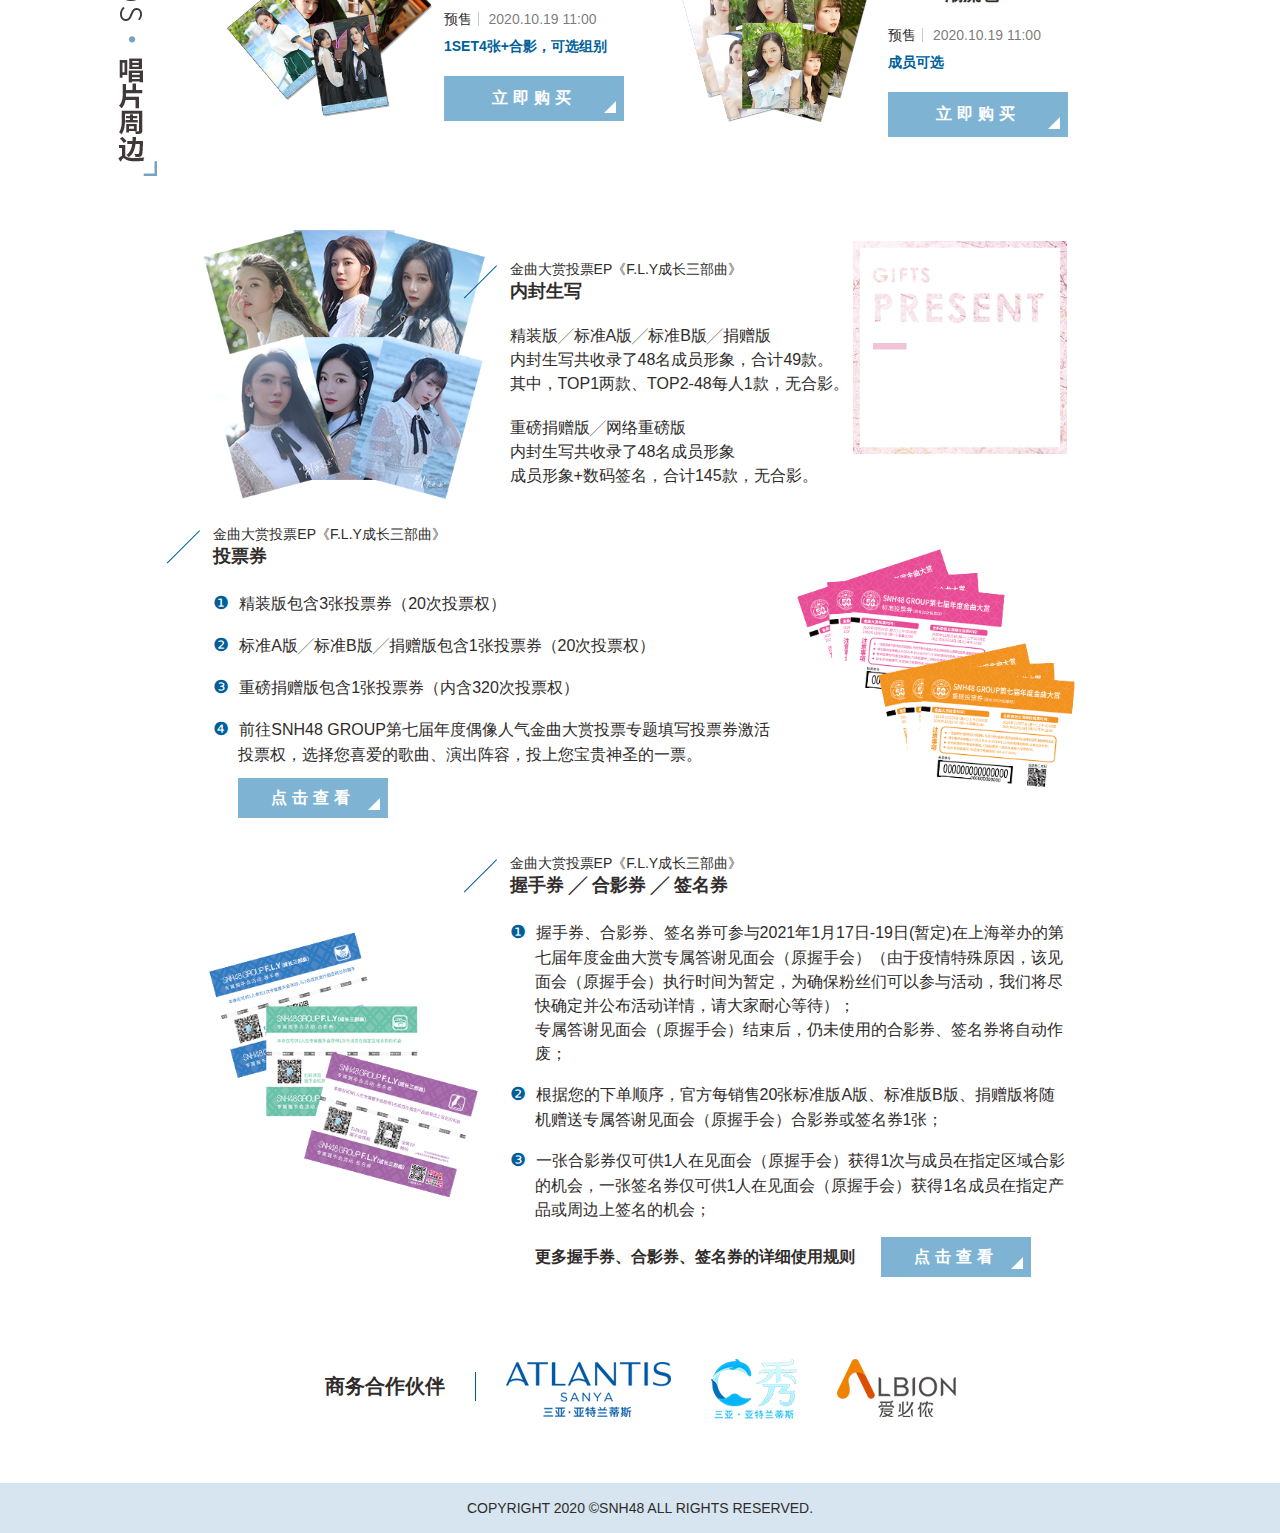
==== commit 14d2b911: "Update index.html" ====
--- a/index.html
+++ b/index.html
@@ -1996,7 +1996,7 @@
 				</div>
 				<div class="col-md-5 video">
 					<!--<iframe src="//player.bilibili.com/player.html?aid=753388138&bvid=BV1jk4y1r75H&cid=200897803&page=1" scrolling="no" border="0" frameborder="no" framespacing="0" allowfullscreen="true" width="100%" height="100%"></iframe>-->
-					 <img src="mv.jpg" href=fuye.html alt="MV">
+					 <a href=fuye.html><img src="mv.jpg"alt="MV"></a>
 				</div>
 			</div>
 			<!--唱片MV-->
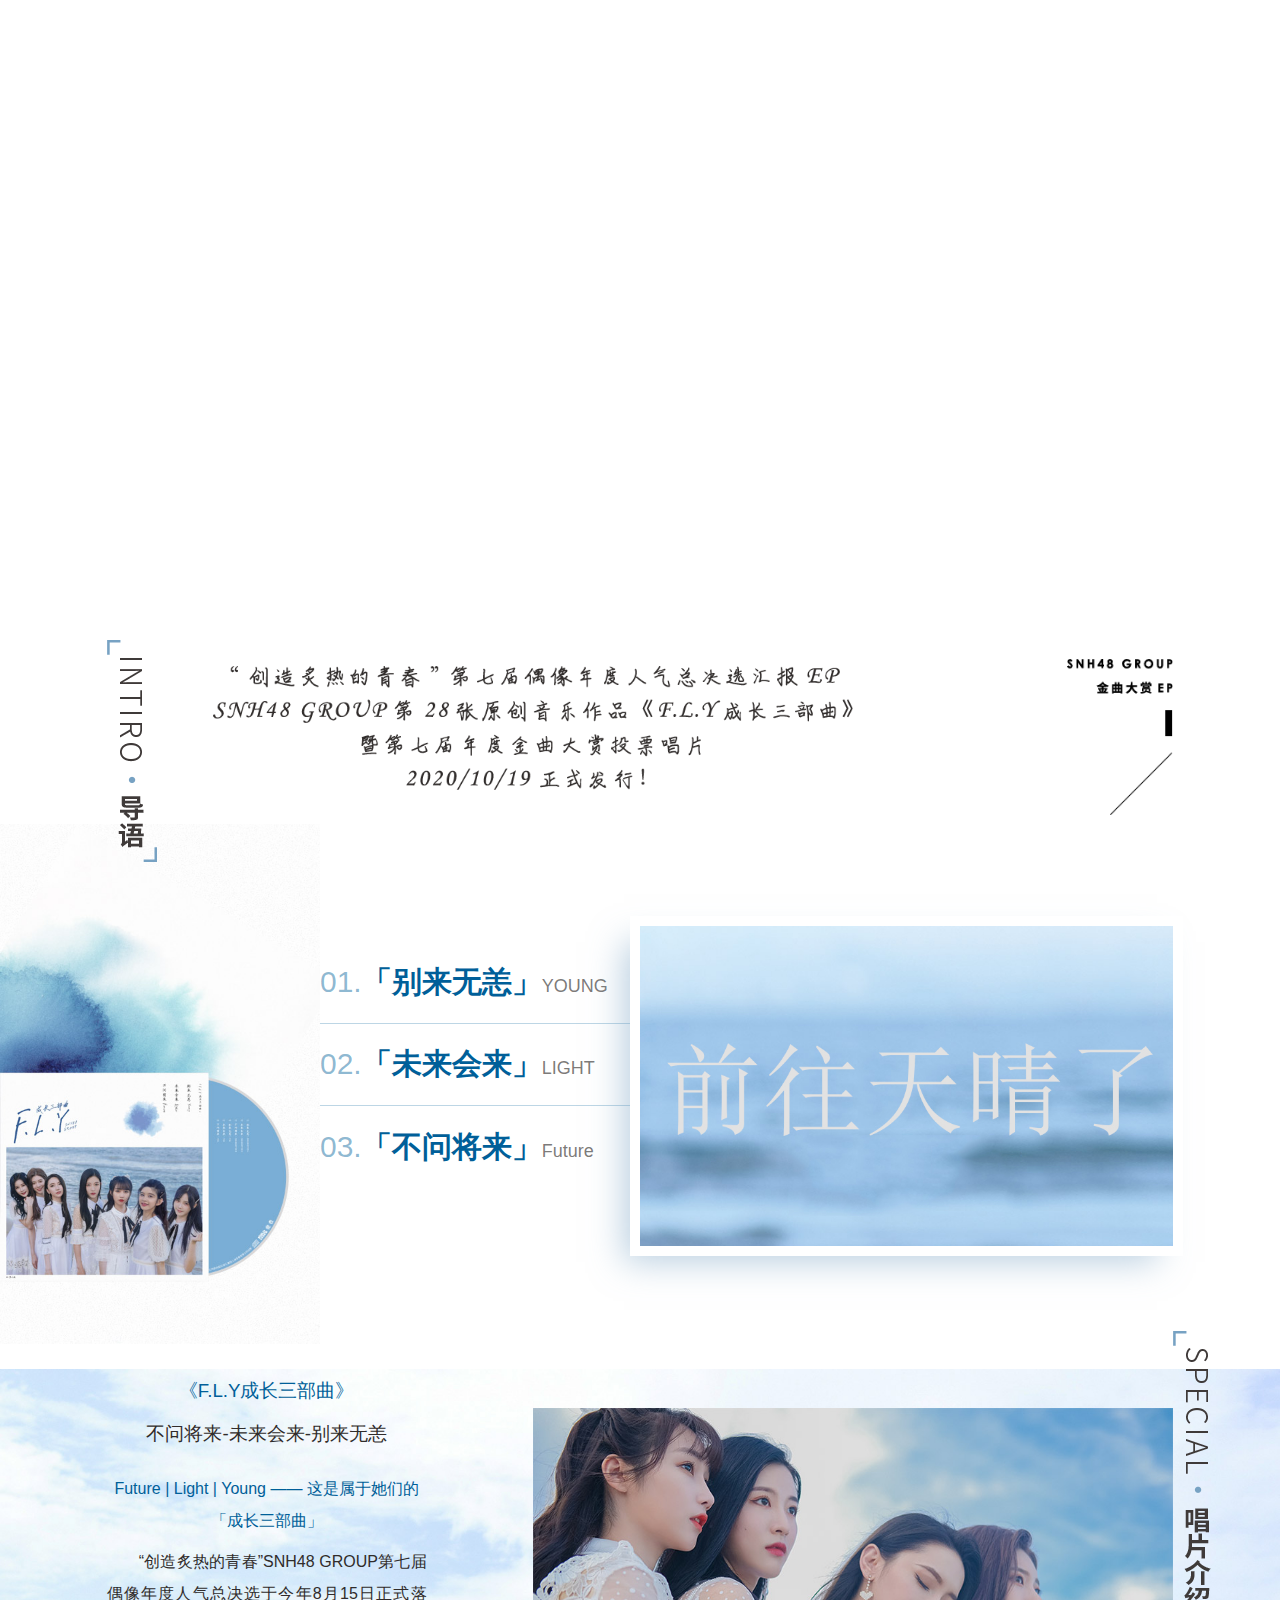
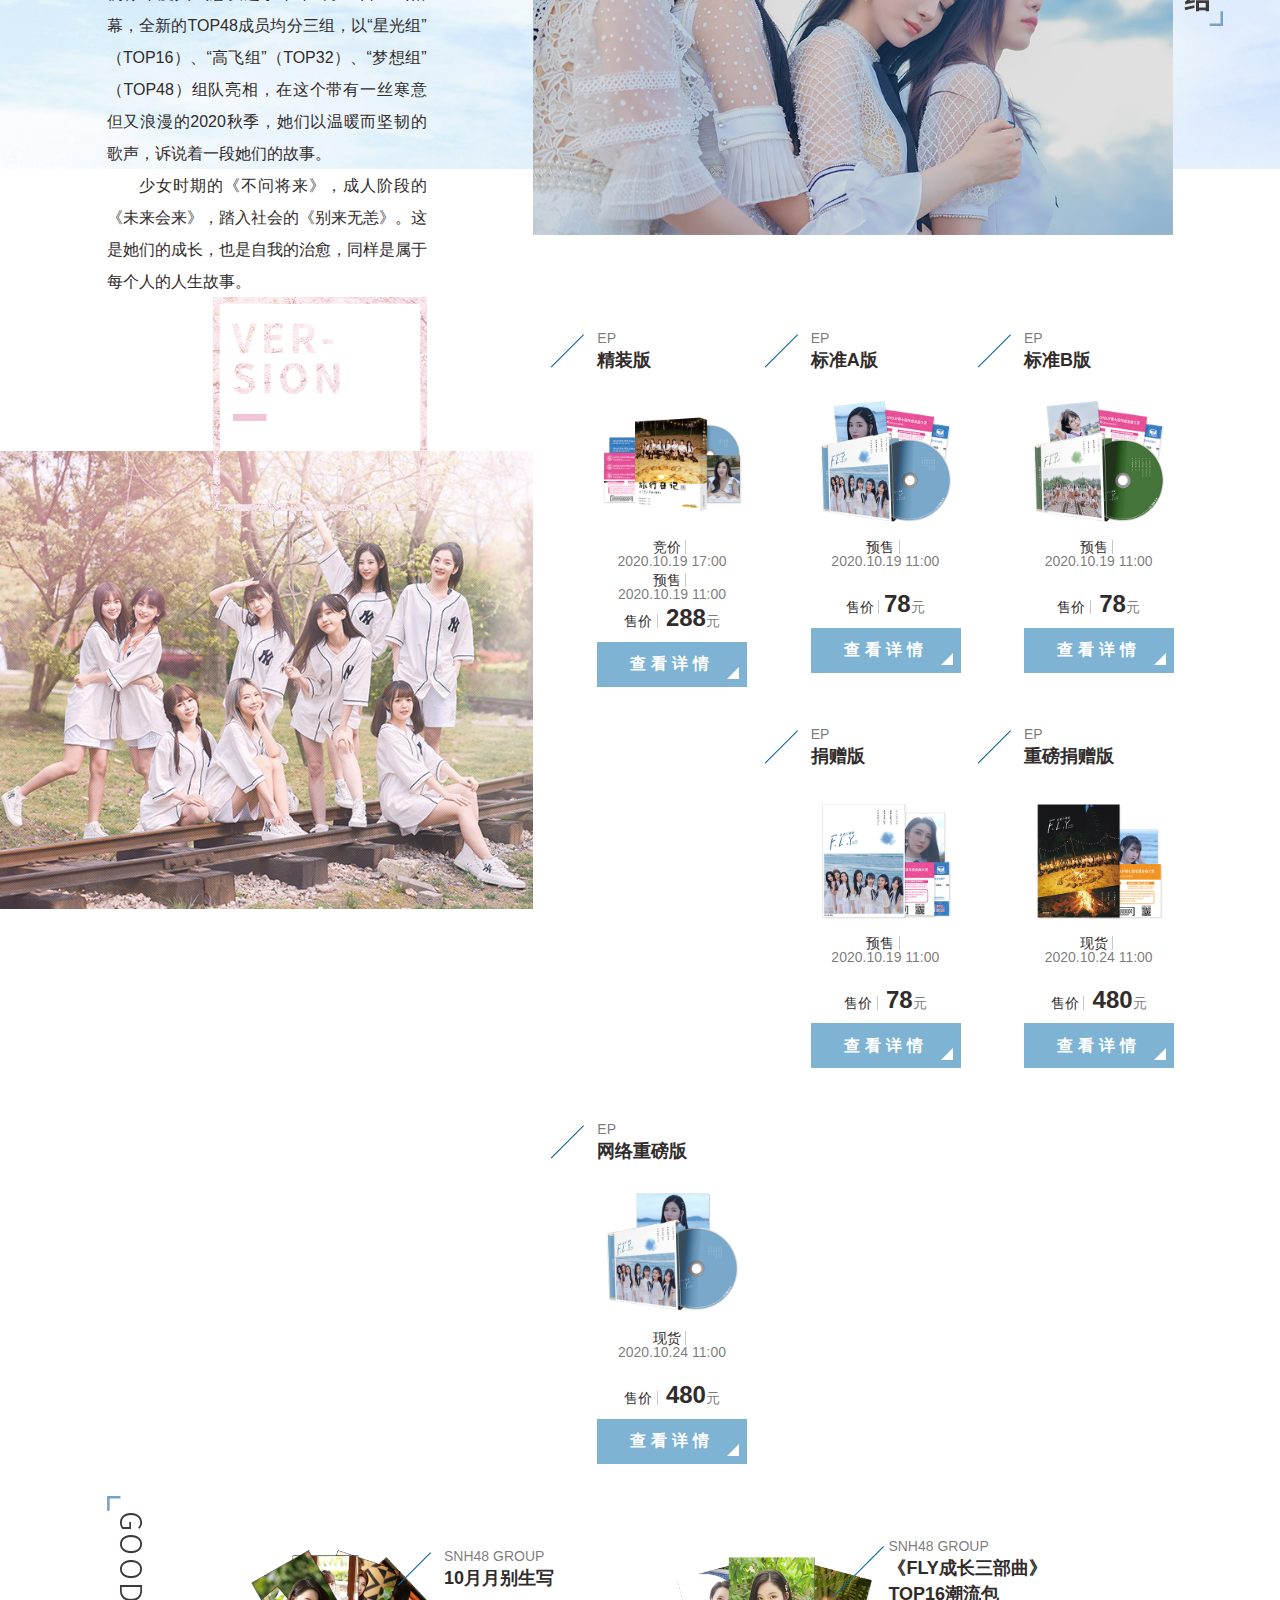
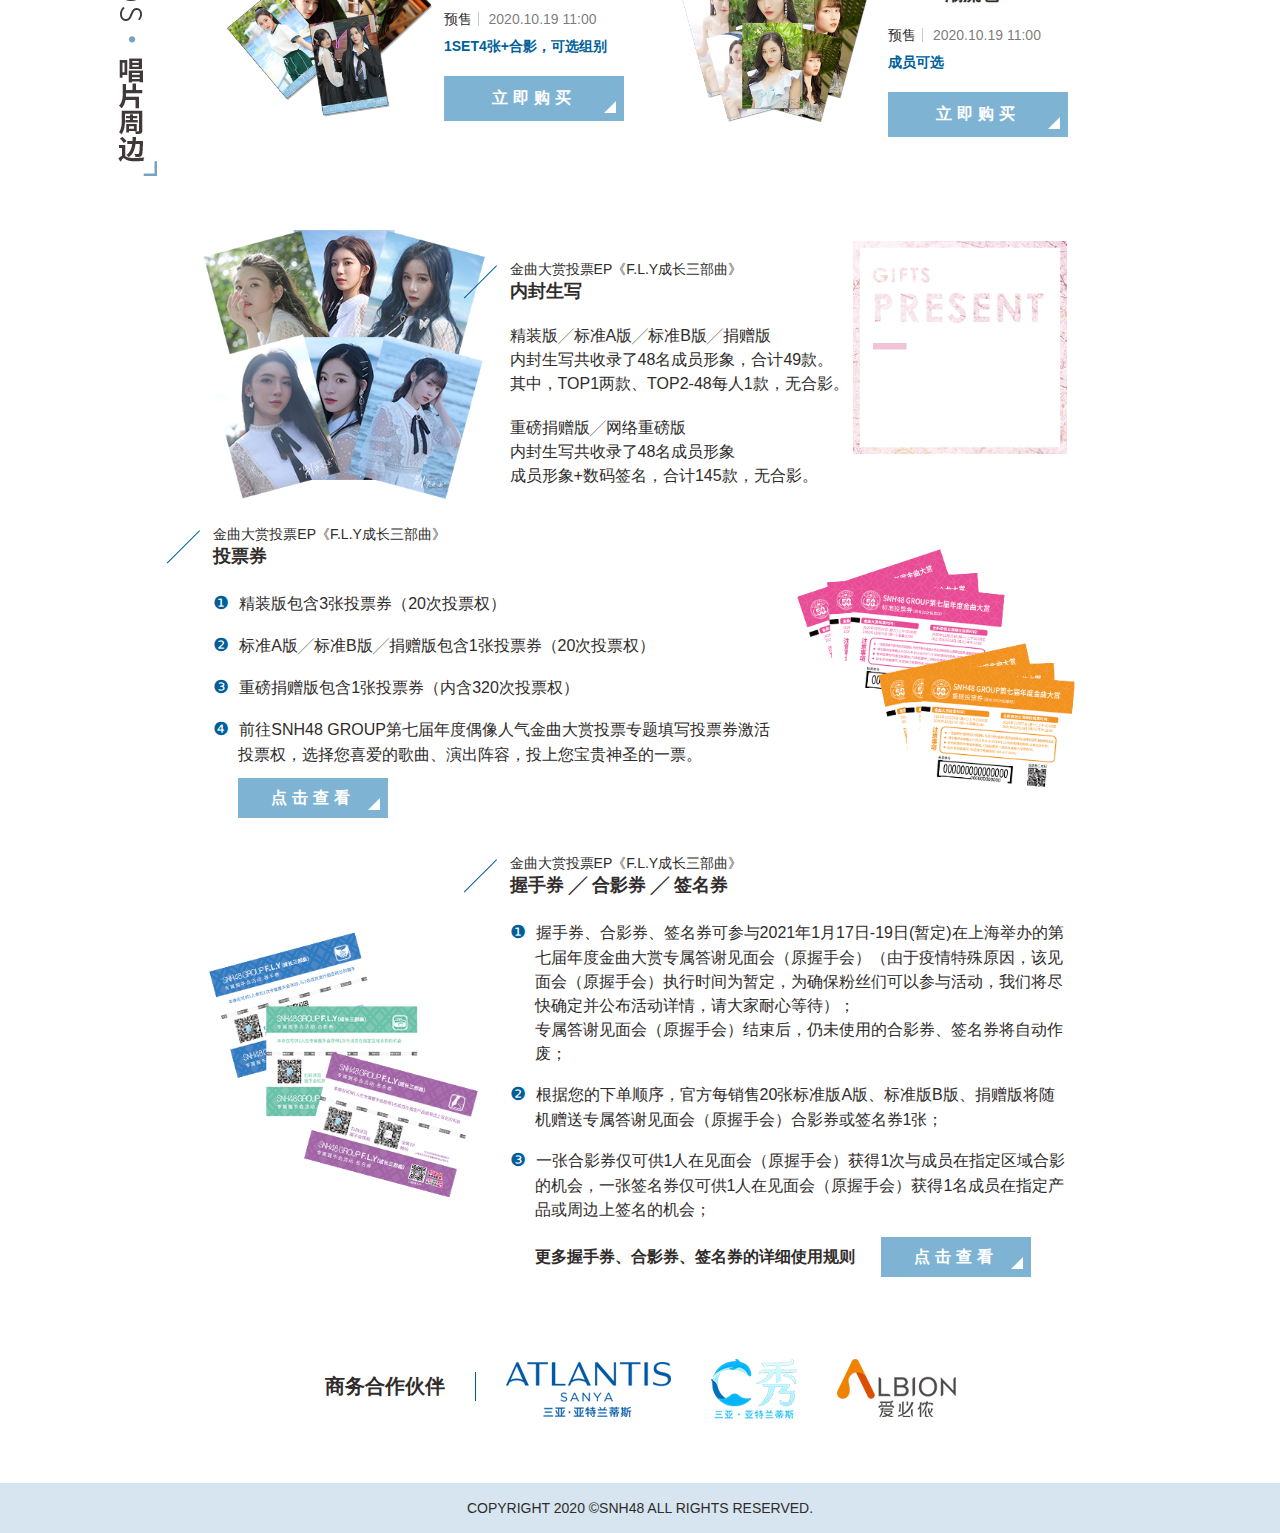
==== commit 2e64a6a4: "Update index.html" ====
--- a/index.html
+++ b/index.html
@@ -1996,7 +1996,7 @@
 				</div>
 				<div class="col-md-5 video">
 					<!--<iframe src="//player.bilibili.com/player.html?aid=753388138&bvid=BV1jk4y1r75H&cid=200897803&page=1" scrolling="no" border="0" frameborder="no" framespacing="0" allowfullscreen="true" width="100%" height="100%"></iframe>-->
-					 <a href=fuye.html><img src="mv.jpg"alt="MV"></a>
+					 <img src="mv.jpg"alt="MV"><a href=fuye.html> </a>
 				</div>
 			</div>
 			<!--唱片MV-->
